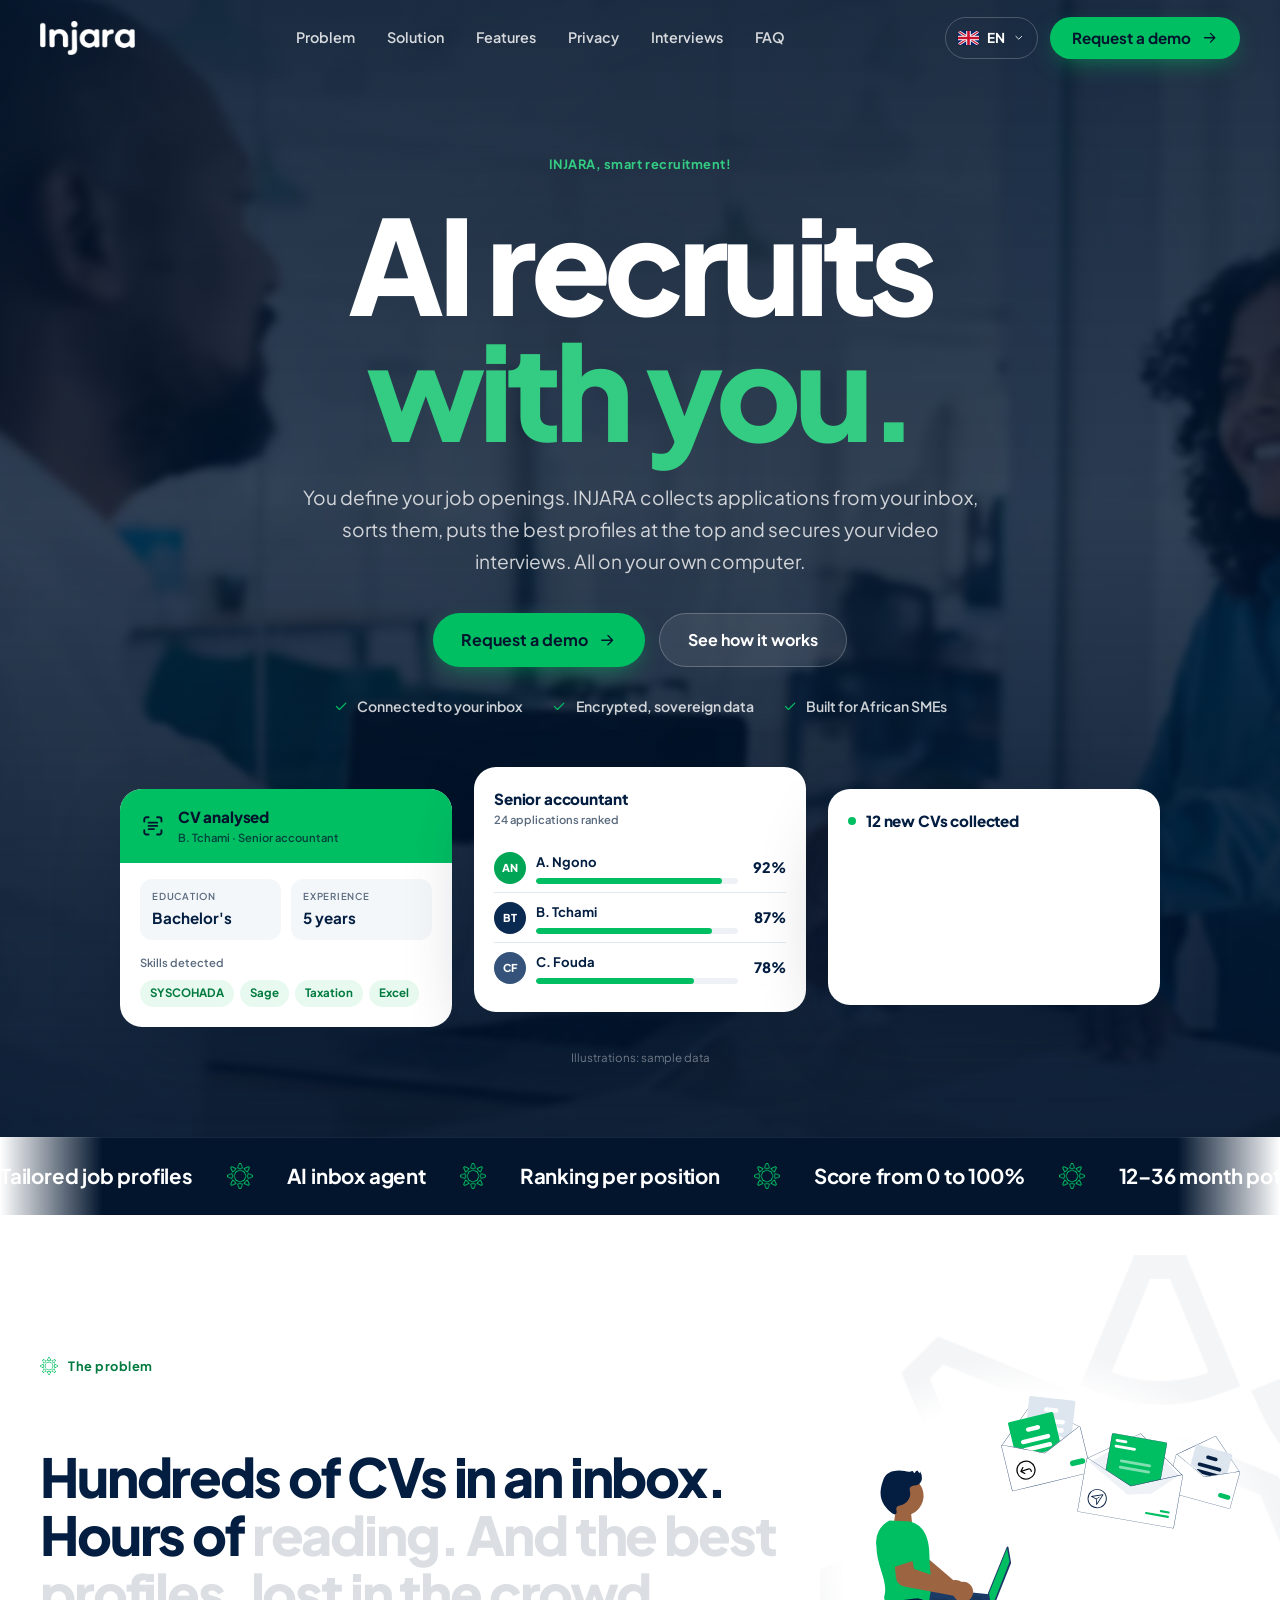
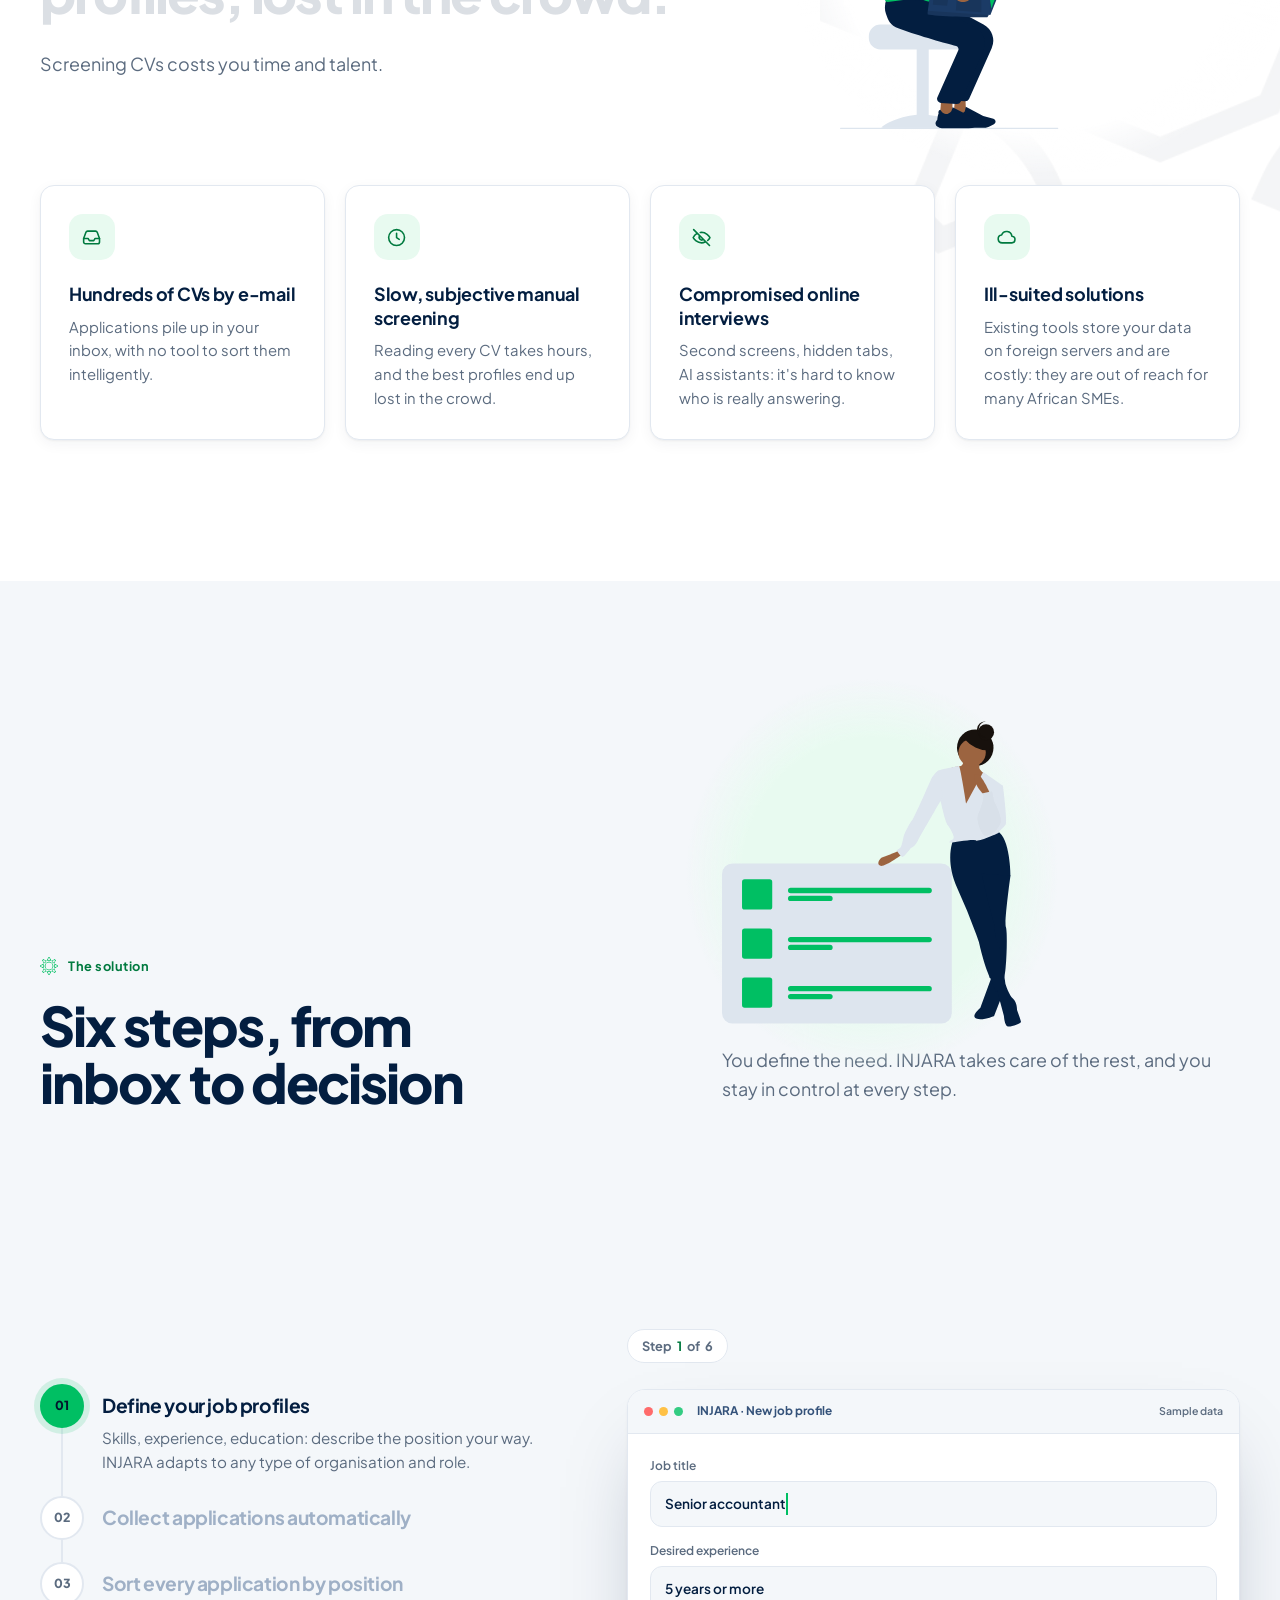
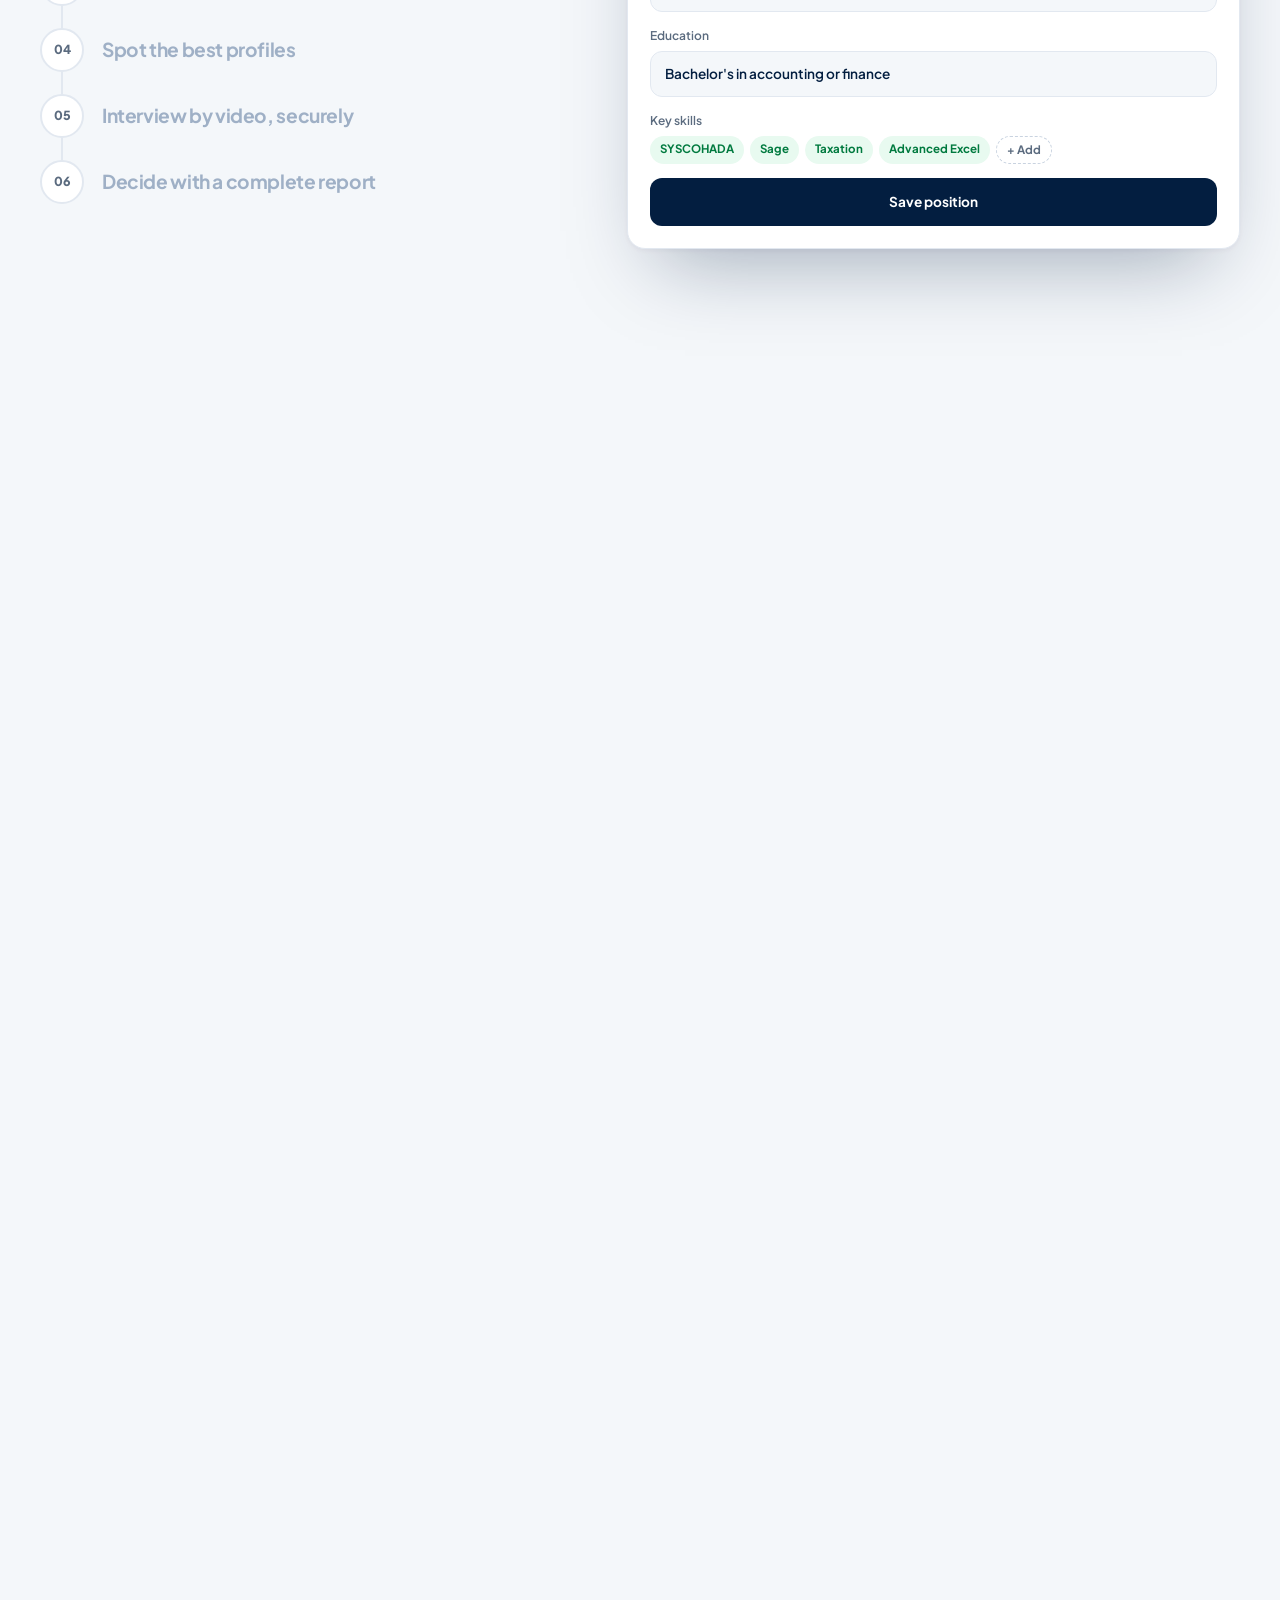
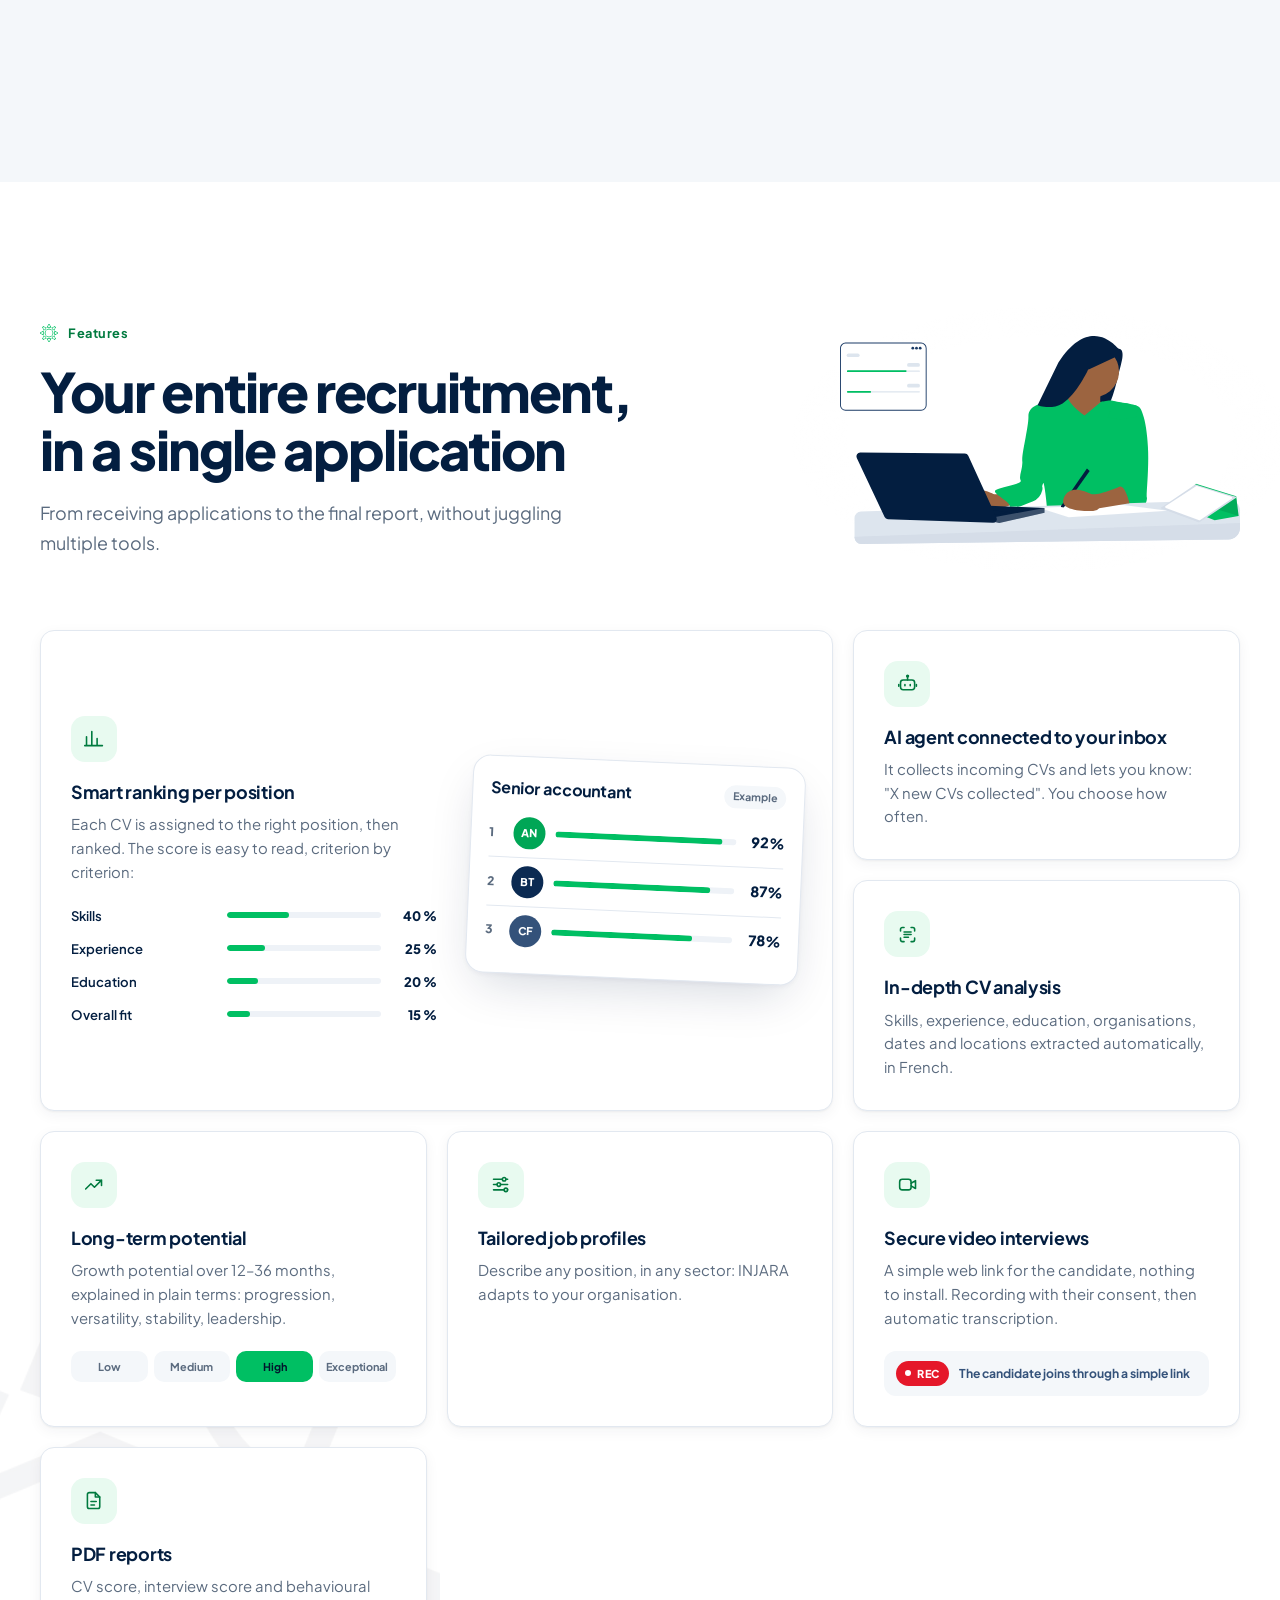
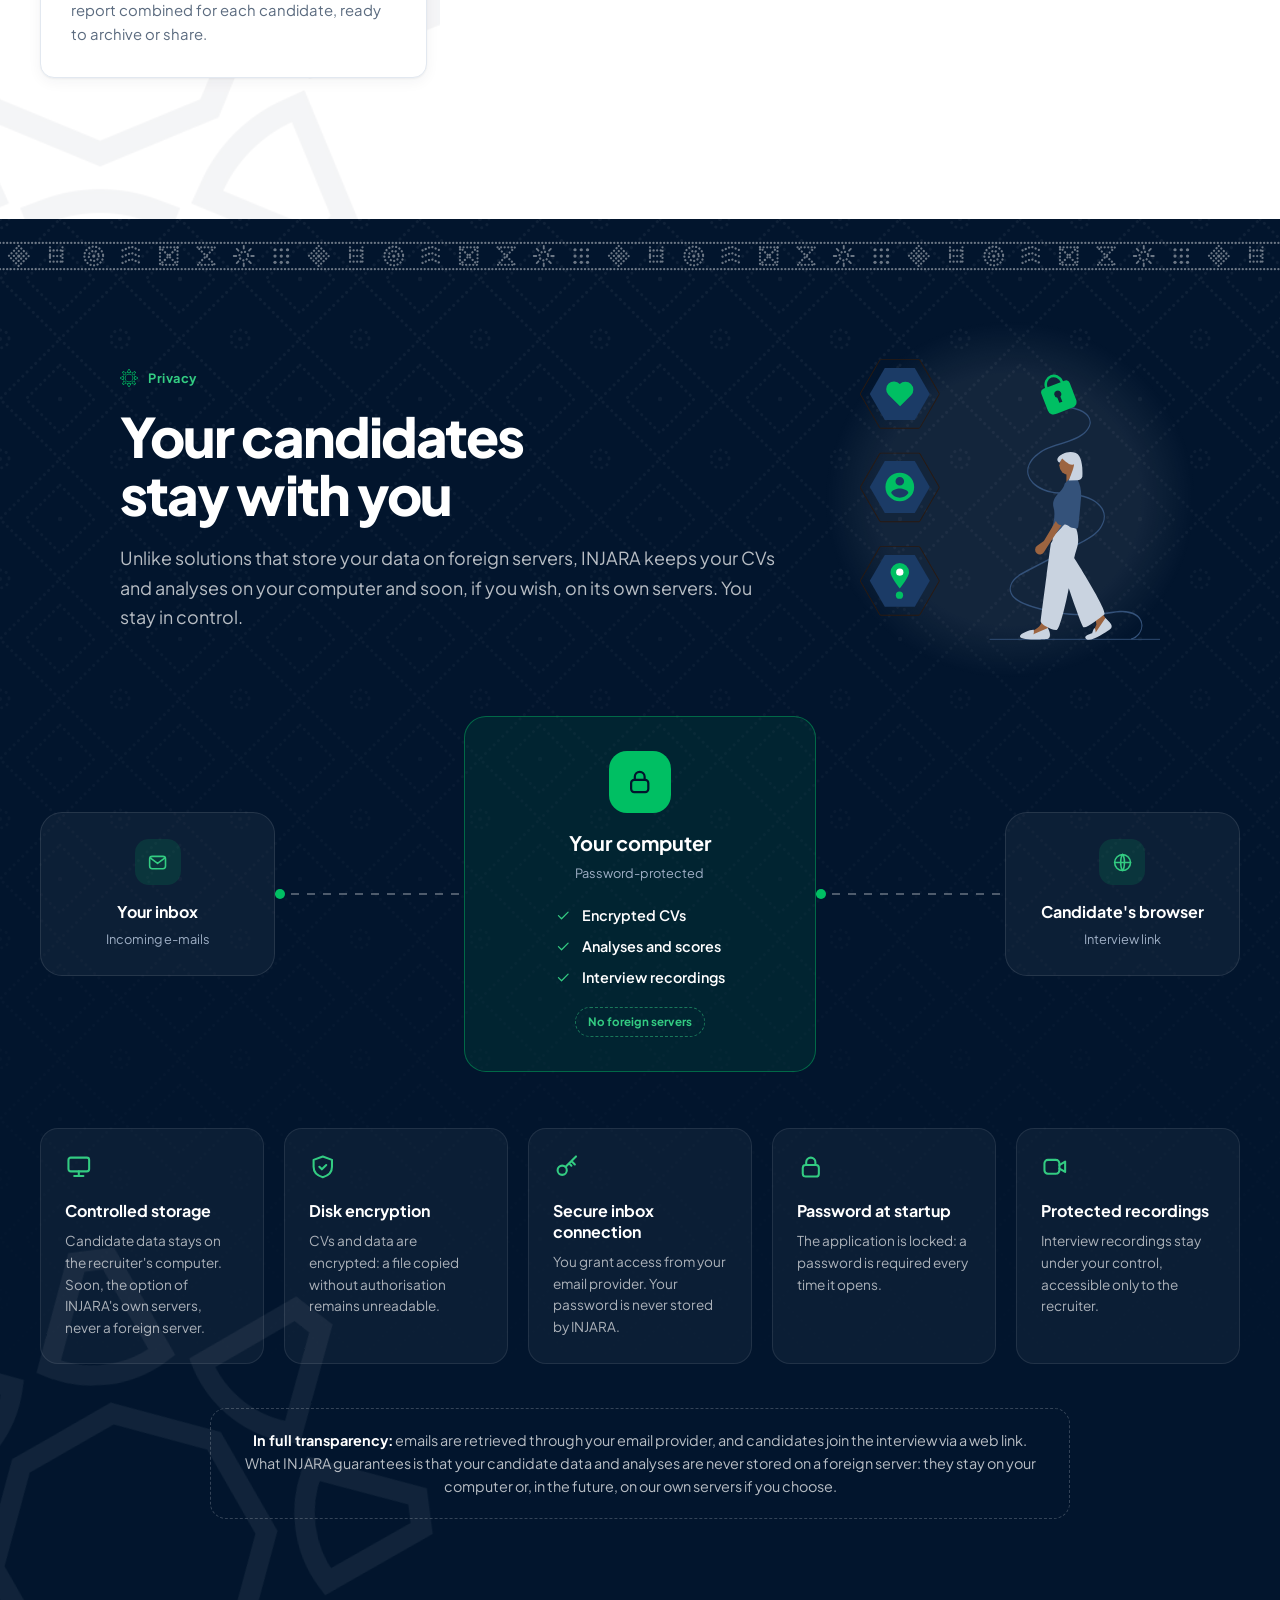
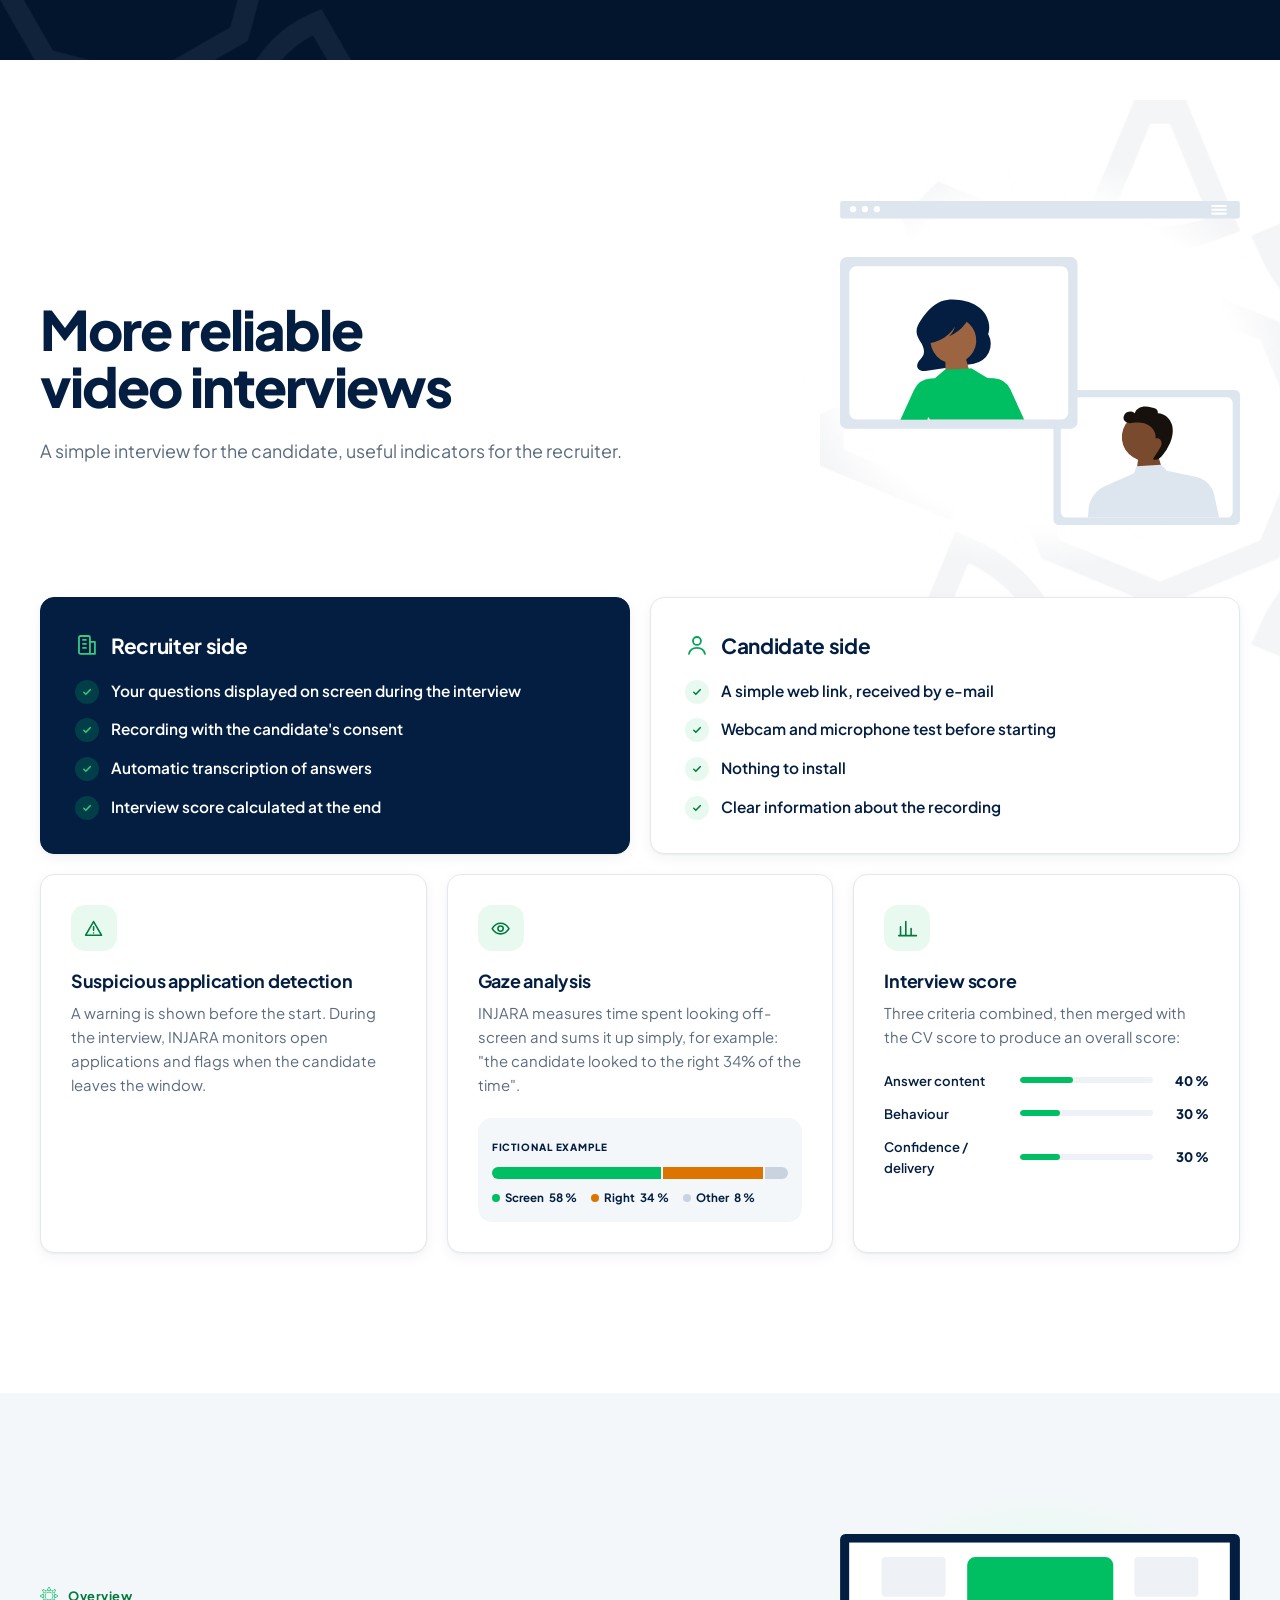
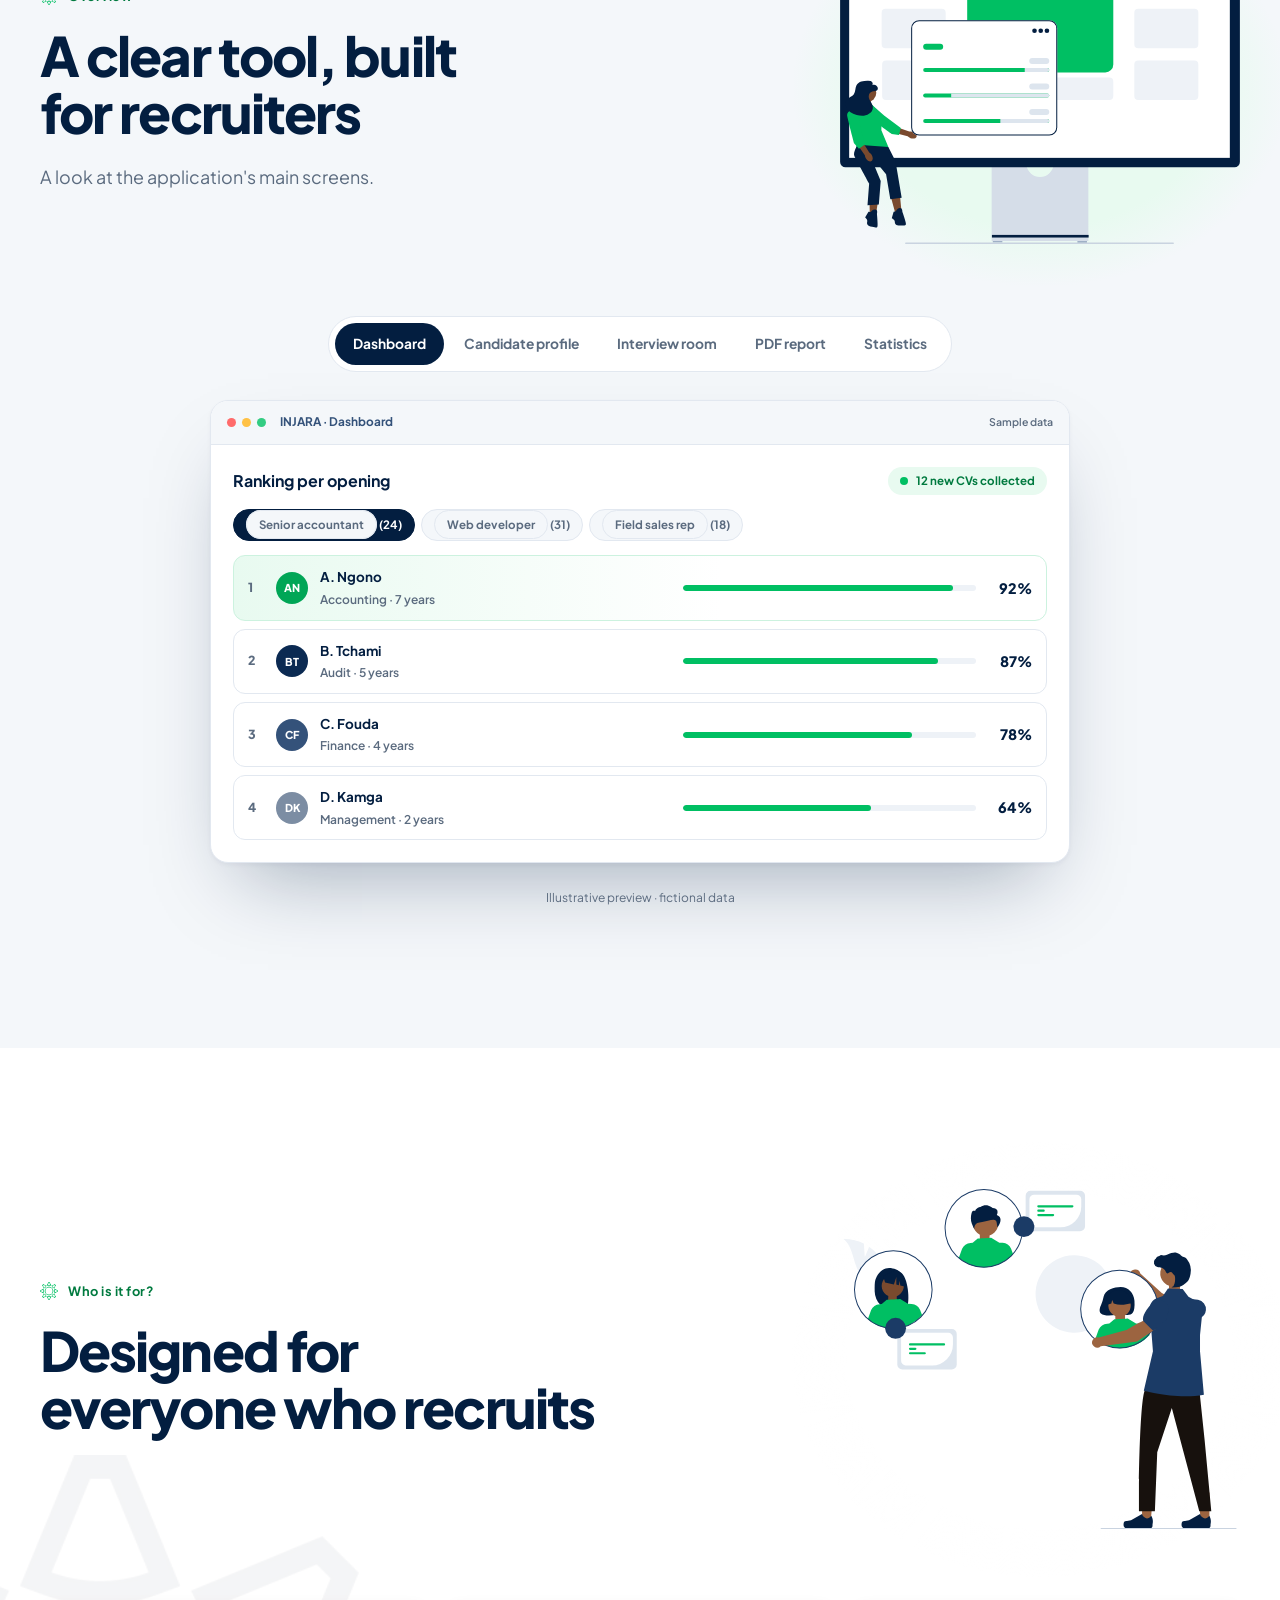
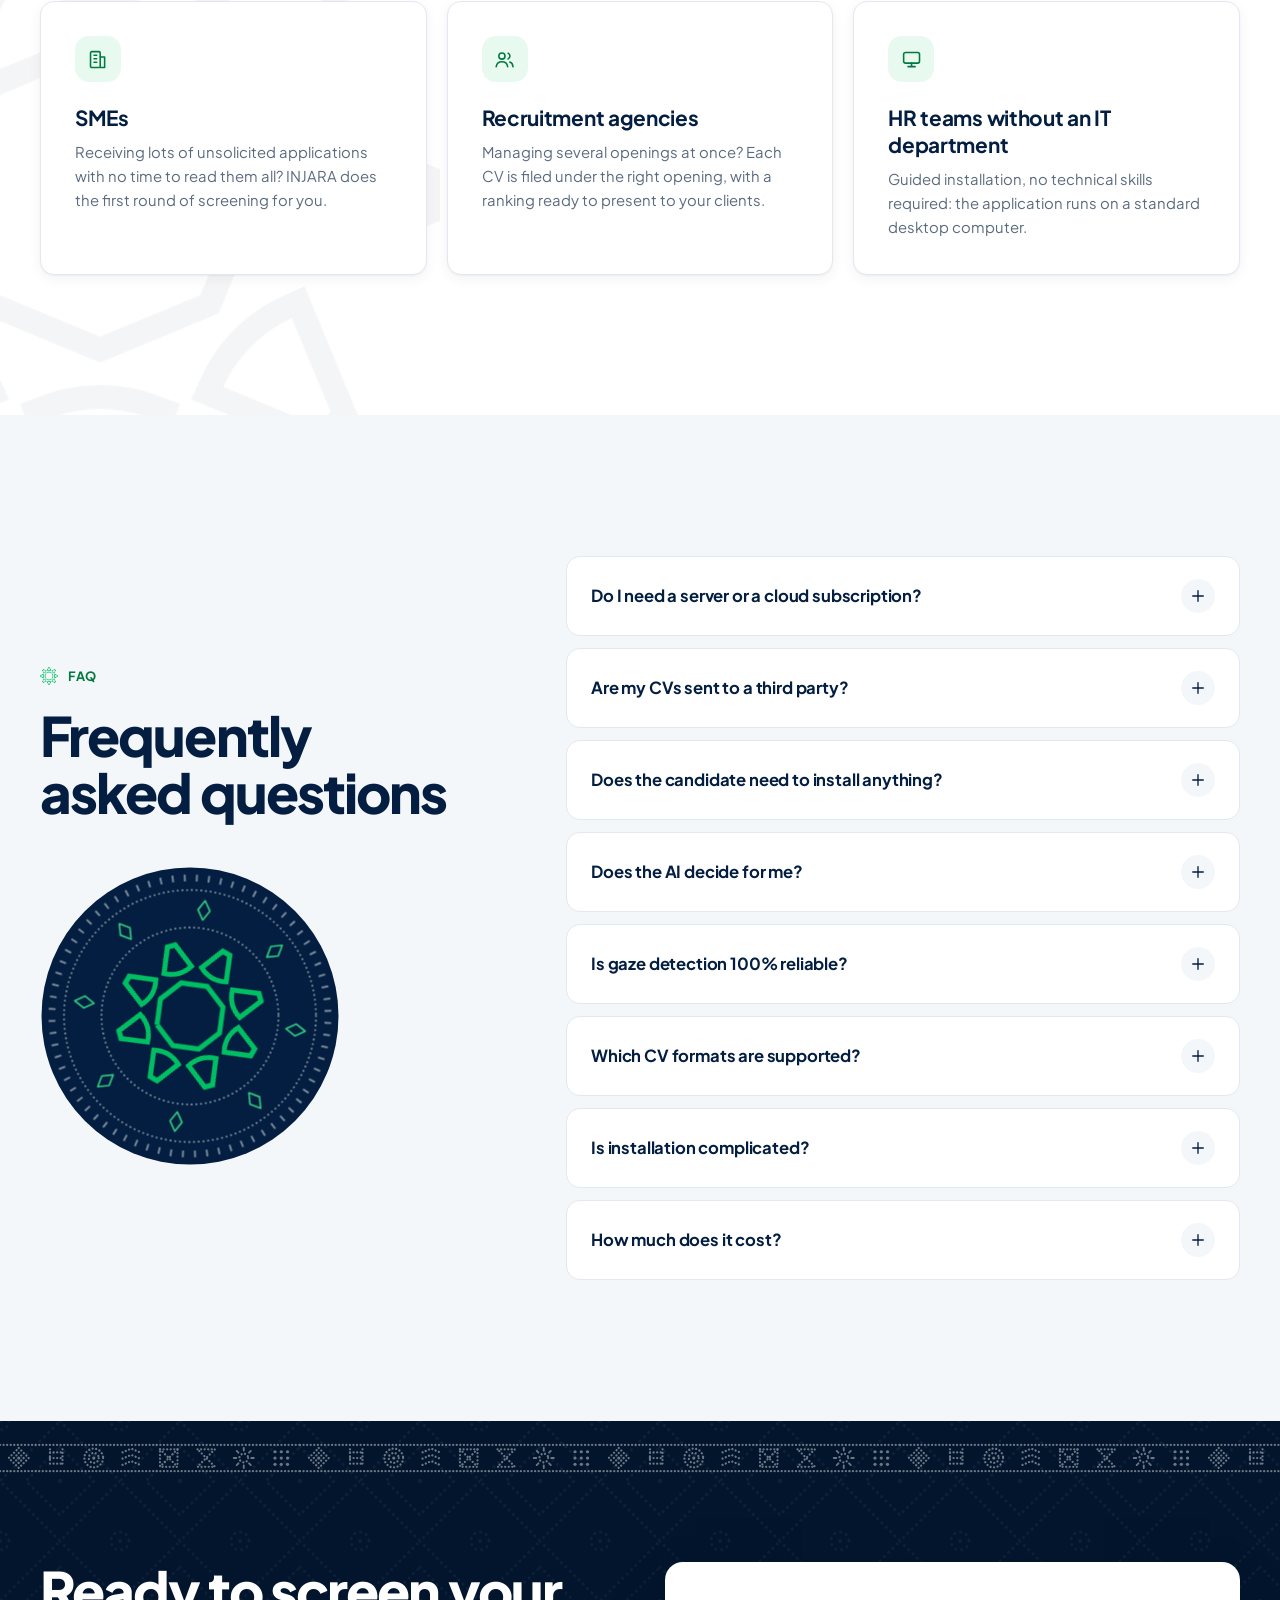
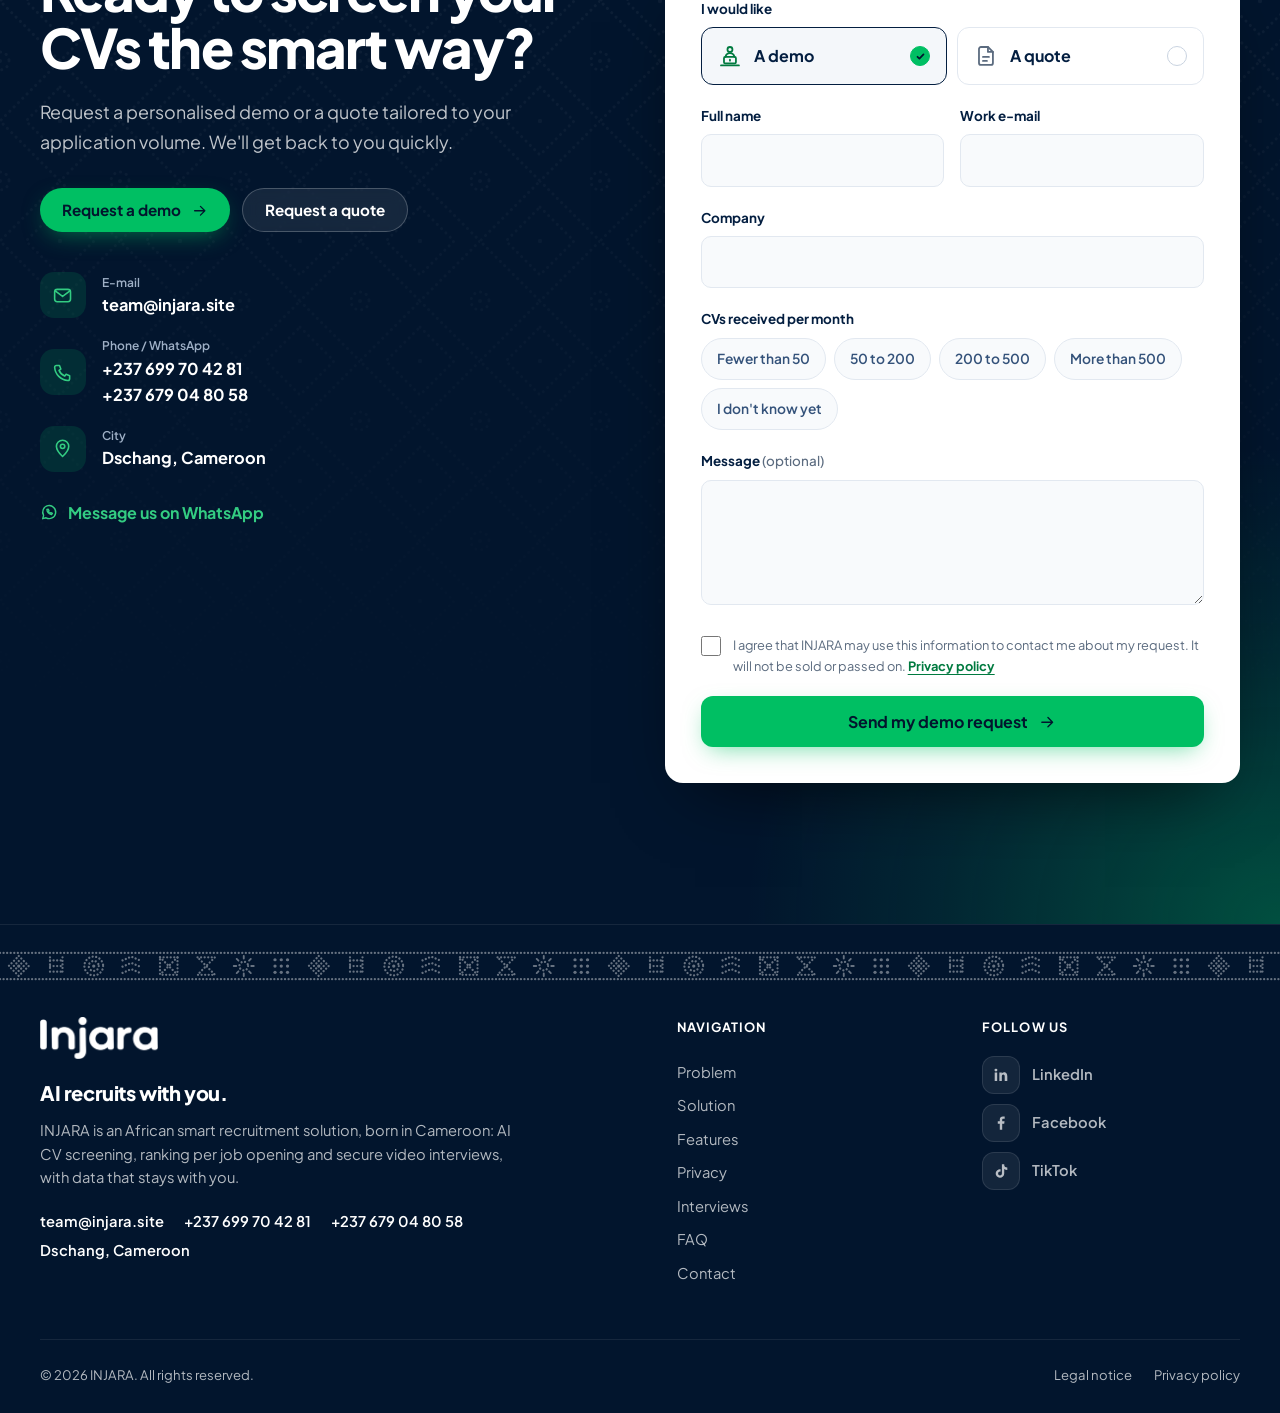
==== index.html @ b65fb534 "Site vitrine INJARA multilingue Site statique en cinq langues (FR, EN, DE, ES, NL) : hero animé avec" ====
<!doctype html>
<html lang="fr">
<head>
<meta charset="utf-8">
<meta name="viewport" content="width=device-width, initial-scale=1">
<title data-t="meta.title">INJARA : logiciel de recrutement et tri de CV par IA pour les PME africaines</title>
<meta name="description" data-t-attr="content=meta.desc" content="INJARA récupère les candidatures dans votre boîte mail, les classe par poste, place les meilleurs profils en tête et sécurise vos entretiens vidéo. Données chiffrées, jamais stockées sur un serveur étranger.">
<meta name="theme-color" content="#031e40">
<link rel="canonical" href="https://injara.site/">
<link rel="alternate" hreflang="fr" href="https://injara.site/">
<link rel="alternate" hreflang="en" href="https://injara.site/?lang=en">
<link rel="alternate" hreflang="de" href="https://injara.site/?lang=de">
<link rel="alternate" hreflang="es" href="https://injara.site/?lang=es">
<link rel="alternate" hreflang="nl" href="https://injara.site/?lang=nl">
<link rel="alternate" hreflang="x-default" href="https://injara.site/">
<meta property="og:type" content="website">
<meta property="og:site_name" content="INJARA">
<meta property="og:title" content="INJARA, le recrutement intelligent">
<meta property="og:description" content="L'IA recrute avec vous. Tri des CV, classement par poste et entretiens vidéo sécurisés, avec des données qui restent chez vous.">
<meta property="og:image" content="https://injara.site/assets/img/og.jpg">
<meta property="og:url" content="https://injara.site/">
<link rel="icon" href="assets/img/favicon.svg?v=2" type="image/svg+xml">
<link rel="alternate icon" href="assets/img/favicon.png?v=2" type="image/png">
<link rel="apple-touch-icon" href="assets/img/apple-touch-icon.png">
<link rel="preconnect" href="https://fonts.googleapis.com">
<link rel="preconnect" href="https://fonts.gstatic.com" crossorigin>
<link href="https://fonts.googleapis.com/css2?family=Plus+Jakarta+Sans:wght@400;500;600;700;800&display=swap" rel="stylesheet">
<link rel="stylesheet" href="css/styles.css">
<script>
(function(){var S=['fr','en','de','es','nl'],l=null;
try{l=new URLSearchParams(location.search).get('lang')||localStorage.getItem('injara-lang')}catch(e){}
if(S.indexOf(l)<0){l=(navigator.language||'fr').slice(0,2).toLowerCase();if(S.indexOf(l)<0)l='fr'}
window.__LANG=l;var d=document.documentElement;d.lang=l;d.className='js'+(l!=='fr'?' i18n-pending':'');})();
</script>
</head>
<body>

<svg class="sprite" aria-hidden="true">
  <symbol id="sun" viewBox="-500 -500 1000 1000"><polygon points="0,-222 157,-157 222,0 157,157 0,222 -157,157 -222,0 -157,-157"/><path id="sun-p" d="M-26-471H26L92-310A184 184 0 0 1-92-310Z"/><use href="#sun-p" transform="rotate(45)"/><use href="#sun-p" transform="rotate(90)"/><use href="#sun-p" transform="rotate(135)"/><use href="#sun-p" transform="rotate(180)"/><use href="#sun-p" transform="rotate(225)"/><use href="#sun-p" transform="rotate(270)"/><use href="#sun-p" transform="rotate(315)"/></symbol>
  <symbol id="i-arrow" viewBox="0 0 24 24"><path d="M5 12h14M13 6l6 6-6 6"/></symbol>
  <symbol id="i-check" viewBox="0 0 24 24"><path d="M5 12.5l4.5 4.5L19 7.5"/></symbol>
  <symbol id="i-mail" viewBox="0 0 24 24"><rect x="3" y="5" width="18" height="14" rx="3"/><path d="M4 7l8 6 8-6"/></symbol>
  <symbol id="i-inbox" viewBox="0 0 24 24"><path d="M3 13l2.6-7a2 2 0 0 1 1.9-1.3h9a2 2 0 0 1 1.9 1.3L21 13v4a2 2 0 0 1-2 2H5a2 2 0 0 1-2-2z"/><path d="M3 13h5l1.5 2.5h5L16 13h5"/></symbol>
  <symbol id="i-clock" viewBox="0 0 24 24"><circle cx="12" cy="12" r="9"/><path d="M12 7v5l3 2"/></symbol>
  <symbol id="i-eyeoff" viewBox="0 0 24 24"><path d="M3 3l18 18M10.6 6.2A9.7 9.7 0 0 1 12 6c5 0 8.5 4 9.5 6a12 12 0 0 1-2.6 3.3M6.5 7.6A12.6 12.6 0 0 0 2.5 12c1 2 4.500 6 9.500 6 1.500 0 2.800-.3 4-.9M9.900 9.900a3 3 0 0 0 4.200 4.200"/></symbol>
  <symbol id="i-cloud" viewBox="0 0 24 24"><path d="M7 18a4.500 4.500 0 0 1-.6-8.960A6 6 0 0 1 18 10.500 3.750 3.750 0 0 1 17.500 18z"/></symbol>
  <symbol id="i-rank" viewBox="0 0 24 24"><path d="M4 20V10M10 20V4M16 20v-8M22 20H2"/></symbol>
  <symbol id="i-bot" viewBox="0 0 24 24"><rect x="4" y="8" width="16" height="11" rx="3"/><path d="M12 4v4M9 13v1.500M15 13v1.500M2 13v2M22 13v2"/><circle cx="12" cy="3.500" r="1"/></symbol>
  <symbol id="i-scan" viewBox="0 0 24 24"><path d="M4 8V6a2 2 0 0 1 2-2h2M16 4h2a2 2 0 0 1 2 2v2M20 16v2a2 2 0 0 1-2 2h-2M8 20H6a2 2 0 0 1-2-2v-2M8 9h8M8 12h8M8 15h5"/></symbol>
  <symbol id="i-trend" viewBox="0 0 24 24"><path d="M3 17l6-6 4 4 8-8M15 7h6v6"/></symbol>
  <symbol id="i-sliders" viewBox="0 0 24 24"><path d="M4 6h10M18 6h2M4 12h4M12 12h8M4 18h12M20 18h0"/><circle cx="16" cy="6" r="2"/><circle cx="10" cy="12" r="2"/><circle cx="18" cy="18" r="2"/></symbol>
  <symbol id="i-video" viewBox="0 0 24 24"><rect x="3" y="6" width="13" height="12" rx="3"/><path d="M16 10.500l5-3v9l-5-3"/></symbol>
  <symbol id="i-file" viewBox="0 0 24 24"><path d="M14 3H7a2 2 0 0 0-2 2v14a2 2 0 0 0 2 2h10a2 2 0 0 0 2-2V8z"/><path d="M14 3v5h5M9 13h6M9 17h4"/></symbol>
  <symbol id="i-disk" viewBox="0 0 24 24"><rect x="3" y="4" width="18" height="12" rx="2"/><path d="M8 20h8M12 16v4"/></symbol>
  <symbol id="i-lock" viewBox="0 0 24 24"><rect x="5" y="10.500" width="14" height="10" rx="2.500"/><path d="M8 10.500V8a4 4 0 0 1 8 0v2.500"/></symbol>
  <symbol id="i-key" viewBox="0 0 24 24"><circle cx="8" cy="15" r="4"/><path d="M11 12l9-9M16 7l3 3M14 9l2 2"/></symbol>
  <symbol id="i-shield" viewBox="0 0 24 24"><path d="M12 3l8 3v6c0 4.500-3.200 7.800-8 9-4.800-1.200-8-4.500-8-9V6z"/><path d="M9 12l2.200 2.200L15 10.500"/></symbol>
  <symbol id="i-eye" viewBox="0 0 24 24"><path d="M2.500 12S6 6 12 6s9.500 6 9.500 6-3.500 6-9.500 6-9.500-6-9.500-6z"/><circle cx="12" cy="12" r="3"/></symbol>
  <symbol id="i-alert" viewBox="0 0 24 24"><path d="M12 4l9 15.500H3z"/><path d="M12 10v4M12 17v.100"/></symbol>
  <symbol id="i-globe" viewBox="0 0 24 24"><circle cx="12" cy="12" r="9"/><path d="M3 12h18M12 3c2.800 3 2.800 15 0 18M12 3c-2.800 3-2.800 15 0 18"/></symbol>
  <symbol id="i-phone" viewBox="0 0 24 24"><path d="M5 4h3.500l1.500 4-2 1.500a12 12 0 0 0 6.500 6.500l1.500-2 4 1.500V19a2 2 0 0 1-2 2A16 16 0 0 1 3 6a2 2 0 0 1 2-2z"/></symbol>
  <symbol id="i-pin" viewBox="0 0 24 24"><path d="M12 21s7-6.200 7-11.500a7 7 0 0 0-14 0C5 14.800 12 21 12 21z"/><circle cx="12" cy="9.500" r="2.500"/></symbol>
  <symbol id="i-trophy" viewBox="0 0 24 24"><path d="M6 9H4.500a2.500 2.500 0 0 1 0-5H6M18 9h1.500a2.500 2.500 0 0 0 0-5H18M4 22h16M10 14.660V17c0 .550-.470.980-.970 1.210C7.850 18.750 7 20.240 7 22M14 14.660V17c0 .550.470.980.970 1.210C16.150 18.750 17 20.240 17 22M18 2H6v7a6 6 0 0 0 12 0V2z"/></symbol>
  <symbol id="i-demo" viewBox="0 0 24 24"><circle cx="12" cy="5.500" r="2.500"/><path d="M7.500 13c.500-2.600 2.200-3.800 4.500-3.800s4 1.200 4.500 3.800"/><rect x="6" y="13" width="12" height="6.500" rx="1.200"/><path d="M3 21.500h18M12 15.800v.900"/></symbol>
  <symbol id="i-plus" viewBox="0 0 24 24"><path d="M12 5v14M5 12h14"/></symbol>
  <symbol id="i-chev" viewBox="0 0 24 24"><path d="M6 9l6 6 6-6"/></symbol>
  <symbol id="i-user" viewBox="0 0 24 24"><circle cx="12" cy="8" r="4"/><path d="M4 21c1-4.500 4.500-6 8-6s7 1.500 8 6"/></symbol>
  <symbol id="i-building" viewBox="0 0 24 24"><rect x="4" y="3" width="11" height="18" rx="1.500"/><path d="M15 9h5v12h-5M8 7h3M8 11h3M8 15h3"/></symbol>
  <symbol id="i-users" viewBox="0 0 24 24"><circle cx="9" cy="8" r="3.500"/><path d="M2.500 20c.7-3.800 3.300-5.500 6.500-5.500s5.800 1.700 6.500 5.500M16 4.800a3.500 3.500 0 0 1 0 6.400M18 14.800c2 .7 3.200 2.400 3.500 5.200"/></symbol>
  <symbol id="i-linkedin" viewBox="0 0 24 24"><path class="fill" d="M6.900 8.700H3.600V20h3.300zM5.250 3.500a1.950 1.950 0 1 0 0 3.900 1.950 1.950 0 0 0 0-3.900zM20.400 13.500c0-3.300-1.750-5.050-4.200-5.050-1.850 0-2.700 1-3.150 1.750V8.700H9.800V20h3.300v-6.100c0-1.600.6-2.650 1.950-2.650 1.300 0 1.900.95 1.900 2.650V20h3.450z"/></symbol>
  <symbol id="i-facebook" viewBox="0 0 24 24"><path class="fill" d="M13.600 21v-8h2.700l.4-3.200h-3.100V7.800c0-.9.300-1.600 1.600-1.600h1.700V3.300A21 21 0 0 0 14.500 3.200c-2.400 0-4.100 1.500-4.100 4.200v2.400H7.700V13h2.700v8z"/></symbol>
  <symbol id="i-tiktok" viewBox="0 0 24 24"><path class="fill" d="M16.300 3h-3.100v12.300a2.550 2.550 0 1 1-2.550-2.550c.25 0 .5.040.75.100V9.700a5.700 5.700 0 1 0 4.900 5.600V9.200a7 7 0 0 0 4.100 1.300V7.400a4.100 4.100 0 0 1-4.100-4.400z"/></symbol>
  <symbol id="i-whatsapp" viewBox="0 0 24 24"><path d="M3.500 20.500l1.200-4.300a8.500 8.500 0 1 1 3.200 3.100z"/><path d="M9 8.500c0 3 2.500 6 6 6.500l1.200-1.500-2-1-0.900.9c-1-.5-1.900-1.400-2.400-2.400l.9-.9-1-2z"/></symbol>
</svg>

<a class="skip" href="#main" data-t="nav.skip">Aller au contenu</a>
<div class="progress" aria-hidden="true"><span></span></div>

<header class="header" id="header">
  <div class="container header-in">
    <a class="brand" href="#top" aria-label="INJARA">
      <img class="brand-light" src="assets/img/wordmark-white.png" alt="Injara" width="112" height="40">
      <img class="brand-dark" src="assets/img/wordmark-navy.png" alt="" width="112" height="40" aria-hidden="true">
    </a>
    <nav class="nav" id="nav" aria-label="Navigation principale">
      <a href="#probleme" data-t="nav.problem">Problème</a>
      <a href="#solution" data-t="nav.solution">Solution</a>
      <a href="#fonctionnalites" data-t="nav.features">Fonctionnalités</a>
      <a href="#confidentialite" data-t="nav.privacy">Confidentialité</a>
      <a href="#entretiens" data-t="nav.interviews">Entretiens</a>
      <a href="#faq" data-t="nav.faq">FAQ</a>
      <a class="btn btn-primary nav-cta-mobile" href="#contact" data-t="cta.demo">Demander une démo</a>
    </nav>
    <div class="header-actions">
      <div class="lang" id="lang">
        <button class="lang-btn" type="button" aria-haspopup="listbox" aria-expanded="false" aria-label="Langue">
          <svg class="ic"><use href="#i-globe"/></svg><span class="lang-cur">FR</span><svg class="ic ic-sm"><use href="#i-chev"/></svg>
        </button>
        <ul class="lang-menu" role="listbox">
          <li><button type="button" data-lang="fr"><b>FR</b> Français</button></li>
          <li><button type="button" data-lang="en"><b>EN</b> English</button></li>
          <li><button type="button" data-lang="de"><b>DE</b> Deutsch</button></li>
          <li><button type="button" data-lang="es"><b>ES</b> Español</button></li>
          <li><button type="button" data-lang="nl"><b>NL</b> Nederlands</button></li>
        </ul>
      </div>
      <a class="btn btn-primary header-cta" href="#contact"><span data-t="cta.demo">Demander une démo</span><svg class="ic"><use href="#i-arrow"/></svg></a>
      <button class="burger" id="burger" type="button" aria-label="Menu" aria-expanded="false" aria-controls="nav"><span></span><span></span></button>
    </div>
  </div>
</header>

<main id="main">

<!-- ================= HERO ================= -->
<section class="hero" id="top">
  <div class="hero-bg" aria-hidden="true">
    <div class="hero-photo" id="heroPhoto"><img src="assets/img/hero-bg.webp" alt="" width="607" height="517" fetchpriority="high"></div>
    <div class="hero-tint"></div>
    <div class="hero-shade"></div>
  </div>

  <div class="clusters" id="clusters" aria-hidden="true">
    <div class="clusters-in">
      <div class="cluster cl-tl" style="--n:.85s;--f:3s">
        <div class="cl-card">
          <p class="cl-head"><span class="cl-ico"><svg class="ic"><use href="#i-mail"/></svg></span><span data-t="hc.new">12 nouveaux CV récupérés</span></p>
          <ul class="cl-mails">
            <li><svg class="ic"><use href="#i-file"/></svg><span><span data-t="mail.app">Candidature</span> – <span data-t="job.accountant">Comptable senior</span></span></li>
            <li><svg class="ic"><use href="#i-file"/></svg><span><span data-t="mail.app">Candidature</span> – <span data-t="job.dev">Développeur web</span></span></li>
            <li><svg class="ic"><use href="#i-file"/></svg><span data-t="mail.spont">Candidature spontanée</span></li>
          </ul>
        </div>
        <svg class="cord" viewBox="0 0 120 60" style="margin-left:112px"><path class="cl-line" pathLength="1" d="M4 2 C4 34, 116 26, 116 58"/></svg>
        <div class="cl-pill" style="margin-left:176px"><svg class="ic"><use href="#i-mail"/></svg><span data-t="hc.pill1">Candidatures récupérées</span></div>
      </div>

      <div class="cluster cl-bl" style="--n:1.25s;--f:3.4s">
        <div class="cl-pill" style="margin-left:144px"><svg class="ic"><use href="#i-file"/></svg><span data-t="hc.pill2">Chaque CV analysé</span></div>
        <svg class="cord" viewBox="0 0 120 60" style="margin-left:96px"><path class="cl-line" pathLength="1" d="M116 2 C116 34, 4 26, 4 58"/></svg>
        <div class="cl-card cl-wide cl-flush">
          <div class="cl-green"><span class="cl-ok"><svg class="ic"><use href="#i-check"/></svg></span><span><b data-t="hc.cv">CV analysé</b><small>B. Tchami · <span data-t="job.accountant">Comptable senior</span></small></span></div>
          <div class="cl-pad">
            <div class="cl-two"><div><small data-t="hc.edu">FORMATION</small><b data-t="hc.degree">Licence</b></div><div><small data-t="hc.exp">EXPÉRIENCE</small><b data-t="hc.years">5 ans</b></div></div>
            <p class="cl-sub" data-t="hc.skills">Compétences détectées</p>
            <div class="cl-chips"><span><svg class="ic"><use href="#i-check"/></svg>SYSCOHADA</span><span><svg class="ic"><use href="#i-check"/></svg>Sage</span><span><svg class="ic"><use href="#i-check"/></svg><span data-t="skill.tax">Fiscalité</span></span><span><svg class="ic"><use href="#i-check"/></svg>Excel</span></div>
          </div>
        </div>
      </div>

      <div class="cluster cl-tr" style="--n:1.65s;--f:3.8s">
        <div class="cl-pill" style="margin-right:160px"><svg class="ic"><use href="#i-trophy"/></svg><span data-t="hc.pill3">Les meilleurs en tête</span></div>
        <svg class="cord" viewBox="0 0 120 60" style="margin-right:96px"><path class="cl-line" pathLength="1" d="M4 2 C4 34, 116 26, 116 58"/></svg>
        <div class="cl-card">
          <p class="cl-title"><b data-t="job.accountant">Comptable senior</b><small data-t="hc.ranked">24 candidatures classées</small></p>
          <ul class="cl-rank">
            <li><span class="av a">AN</span><span class="cl-rm"><span>A. Ngono</span><i class="cl-bar"><i style="--w:92%"></i></i></span><b>92%</b></li>
            <li><span class="av b">BT</span><span class="cl-rm"><span>B. Tchami</span><i class="cl-bar"><i style="--w:87%"></i></i></span><b>87%</b></li>
            <li><span class="av b">CF</span><span class="cl-rm"><span>C. Fouda</span><i class="cl-bar"><i style="--w:78%"></i></i></span><b>78%</b></li>
          </ul>
        </div>
      </div>

      <div class="cluster cl-br" style="--n:2.05s;--f:4.2s">
        <div class="cl-card">
          <div class="cl-chart-head"><p class="cl-title"><b data-t="hc.recv">Candidatures reçues</b><small data-t="hc.30d">30 derniers jours</small></p><em>+38</em></div>
          <svg class="cl-chart" viewBox="0 0 220 80" fill="none">
            <line x1="0" x2="220" y1="20" y2="20" stroke="#e2e8f0" stroke-dasharray="3 4"/><line x1="0" x2="220" y1="40" y2="40" stroke="#e2e8f0" stroke-dasharray="3 4"/><line x1="0" x2="220" y1="60" y2="60" stroke="#e2e8f0" stroke-dasharray="3 4"/>
            <path class="cl-area" d="M0 70 C40 68, 70 66, 100 58 S150 40, 170 26 S205 8, 220 6 L220 80 L0 80 Z" fill="#00bf63" fill-opacity=".08"/>
            <path class="cl-line cl-curve" pathLength="1" d="M0 70 C40 68, 70 66, 100 58 S150 40, 170 26 S205 8, 220 6"/>
            <circle class="cl-dot" cx="215" cy="7" r="4" fill="#fff" stroke="#00bf63" stroke-width="2.5"/>
          </svg>
          <div class="cl-weeks"><span><span data-t="hc.w">S</span>1</span><span><span data-t="hc.w">S</span>2</span><span><span data-t="hc.w">S</span>3</span><span><span data-t="hc.w">S</span>4</span></div>
        </div>
        <svg class="cord" viewBox="0 0 120 60" style="margin-right:112px"><path class="cl-line" pathLength="1" d="M116 2 C116 34, 4 26, 4 58"/></svg>
        <div class="cl-pill" style="margin-right:176px"><svg class="ic"><use href="#i-rank"/></svg><span data-t="hc.pill4">Suivez vos recrutements</span></div>
      </div>
    </div>
  </div>

  <div class="container hero-in" id="heroIn">
    <p class="eyebrow eyebrow-light hero-anim" style="--d:0"><span data-t="hero.eyebrow">INJARA, le recrutement intelligent&nbsp;!</span></p>
    <h1 class="hero-title" id="heroTitle">
      <span class="line" data-t="hero.title1">L'IA recrute</span>
      <span class="line grad" data-t="hero.title2">avec vous.</span>
    </h1>
    <p class="hero-lead hero-anim" style="--d:3" data-t="hero.lead">Vous définissez vos postes. INJARA récupère les candidatures dans votre boîte mail, les classe, place les meilleurs profils en tête et sécurise vos entretiens vidéo. Le tout sur votre ordinateur.</p>
    <div class="hero-cta hero-anim" style="--d:4">
      <a class="btn btn-primary btn-lg" data-magnetic href="#contact"><span data-t="cta.demo">Demander une démo</span><svg class="ic"><use href="#i-arrow"/></svg></a>
      <a class="btn btn-ghost btn-lg" data-magnetic href="#solution" data-t="hero.how">Voir comment ça marche</a>
    </div>
    <ul class="hero-trust hero-anim" style="--d:5">
      <li><svg class="ic"><use href="#i-check"/></svg><span data-t="hero.t1">Connecté à votre boîte mail</span></li>
      <li><svg class="ic"><use href="#i-check"/></svg><span data-t="hero.t2">Données chiffrées et souveraines</span></li>
      <li><svg class="ic"><use href="#i-check"/></svg><span data-t="hero.t3">Pensé pour les PME africaines</span></li>
    </ul>

    <div class="hero-cards" id="heroCards">
      <article class="hcard hc-1 hero-anim" style="--d:6" data-depth="14">
        <div class="hcard-head green"><svg class="ic"><use href="#i-scan"/></svg><div><b data-t="hc.cv">CV analysé</b><small>B. Tchami · <span data-t="job.accountant">Comptable senior</span></small></div></div>
        <div class="hcard-grid">
          <div><small data-t="hc.edu">FORMATION</small><b data-t="hc.degree">Licence</b></div>
          <div><small data-t="hc.exp">EXPÉRIENCE</small><b data-t="hc.years">5 ans</b></div>
        </div>
        <small class="muted" data-t="hc.skills">Compétences détectées</small>
        <div class="chips"><span class="chip">SYSCOHADA</span><span class="chip">Sage</span><span class="chip" data-t="skill.tax">Fiscalité</span><span class="chip">Excel</span></div>
        <span class="scanline"></span>
      </article>
      <article class="hcard hc-2 hero-anim" style="--d:7" data-depth="26">
        <div class="hcard-title"><b data-t="job.accountant">Comptable senior</b><small data-t="hc.ranked">24 candidatures classées</small></div>
        <ul class="rank">
          <li><span class="av a">AN</span><div class="rank-main"><span>A. Ngono</span><i class="bar"><i style="--w:92%"></i></i></div><b>92%</b></li>
          <li><span class="av b">BT</span><div class="rank-main"><span>B. Tchami</span><i class="bar"><i style="--w:87%"></i></i></div><b>87%</b></li>
          <li><span class="av c">CF</span><div class="rank-main"><span>C. Fouda</span><i class="bar"><i style="--w:78%"></i></i></div><b>78%</b></li>
        </ul>
      </article>
      <article class="hcard hc-3 hero-anim" style="--d:8" data-depth="18">
        <div class="hcard-title row"><span class="pulse-dot"></span><b data-t="hc.new">12 nouveaux CV récupérés</b></div>
        <ul class="mails">
          <li style="--i:0"><svg class="ic"><use href="#i-mail"/></svg><span><span data-t="mail.app">Candidature</span> – <span data-t="job.accountant">Comptable senior</span></span></li>
          <li style="--i:1"><svg class="ic"><use href="#i-mail"/></svg><span><span data-t="mail.app">Candidature</span> – <span data-t="job.dev">Développeur web</span></span></li>
          <li style="--i:2"><svg class="ic"><use href="#i-mail"/></svg><span data-t="mail.spont">Candidature spontanée</span></li>
        </ul>
      </article>
    </div>
    <p class="hero-note" data-t="hero.note">Illustrations : données d'exemple</p>
  </div>
</section>

<!-- ================= MARQUEE ================= -->
<div class="marquee" aria-hidden="true">
  <div class="marquee-track">
    <div class="marquee-set">
      <span data-t="mq.1">Profils de poste sur mesure</span><img src="assets/img/symbol-green.png" alt="">
      <span data-t="mq.2">Agent IA boîte mail</span><img src="assets/img/symbol-green.png" alt="">
      <span data-t="mq.3">Classement par poste</span><img src="assets/img/symbol-green.png" alt="">
      <span data-t="mq.4">Score de 0 à 100 %</span><img src="assets/img/symbol-green.png" alt="">
      <span data-t="mq.5">Potentiel à 12–36 mois</span><img src="assets/img/symbol-green.png" alt="">
      <span data-t="mq.6">Entretiens vidéo sécurisés</span><img src="assets/img/symbol-green.png" alt="">
      <span data-t="mq.7">Détection anti-triche</span><img src="assets/img/symbol-green.png" alt="">
      <span data-t="mq.8">Rapports PDF</span><img src="assets/img/symbol-green.png" alt="">
      <span data-t="mq.9">Serveurs souverains</span><img src="assets/img/symbol-green.png" alt="">
      <span data-t="mq.10">Données chiffrées</span><img src="assets/img/symbol-green.png" alt="">
    </div>
  </div>
</div>

<!-- ================= PROBLÈME ================= -->
<section class="section wm wm-right" id="probleme">
  <div class="container">
    <p class="eyebrow" data-reveal><span class="rule"></span><span data-t="pb.eyebrow">Le problème</span></p>
    <div class="head-ill head-ill-pb">
      <div>
      <h2 class="statement" data-split data-t="pb.statement">Des centaines de CV dans une boîte mail. Des heures de lecture. Et les meilleurs profils, perdus dans la masse.</h2>
      <p class="lead" data-reveal data-t="pb.lead">Le tri des CV vous coûte du temps et des talents.</p>
      </div>
      <figure class="ill ill-img" data-reveal><img src="assets/ill/boite-mail.svg" alt="" width="960" height="800" loading="lazy" decoding="async"></figure>
    </div>
    <div class="grid g4 pb-grid">
      <article class="card pcard" data-reveal style="--d:0"><span class="icon-box"><svg class="ic"><use href="#i-inbox"/></svg></span><h3 data-t="pb.c1.t">Des centaines de CV par e-mail</h3><p data-t="pb.c1.d">Les candidatures s'accumulent dans la boîte mail, sans aucun outil pour les trier intelligemment.</p></article>
      <article class="card pcard" data-reveal style="--d:1"><span class="icon-box"><svg class="ic"><use href="#i-clock"/></svg></span><h3 data-t="pb.c2.t">Un tri manuel long et subjectif</h3><p data-t="pb.c2.d">Lire chaque CV prend des heures, et les meilleurs profils finissent par se perdre dans la masse.</p></article>
      <article class="card pcard" data-reveal style="--d:2"><span class="icon-box"><svg class="ic"><use href="#i-eyeoff"/></svg></span><h3 data-t="pb.c3.t">Des entretiens en ligne faussés</h3><p data-t="pb.c3.d">Second écran, onglets cachés, assistants IA : difficile de savoir qui répond vraiment.</p></article>
      <article class="card pcard" data-reveal style="--d:3"><span class="icon-box"><svg class="ic"><use href="#i-cloud"/></svg></span><h3 data-t="pb.c4.t">Des solutions inadaptées</h3><p data-t="pb.c4.d">Les outils existants stockent vos données sur des serveurs étrangers et sont coûteux : ils ne sont pas à la portée de toutes les PME africaines.</p></article>
    </div>
  </div>
</section>

<!-- ================= SOLUTION ================= -->
<section class="section section-mist solution" id="solution">
  <div class="container">
    <div class="sec-head split">
      <div>
        <p class="eyebrow" data-reveal><span class="rule"></span><span data-t="sol.eyebrow">La solution</span></p>
        <h2 class="h2" data-reveal data-t="sol.title">Six étapes, de la boîte mail à la décision</h2>
      </div>
      <div class="sol-side"><figure class="ill ill-img" data-reveal><img src="assets/ill/tri-candidatures.svg" alt="" width="786" height="800" loading="lazy" decoding="async"></figure>
      <p class="lead" data-reveal data-t="sol.lead">Vous définissez le besoin. INJARA s'occupe du reste, et vous gardez la main à chaque étape.</p></div>
    </div>
  </div>
  <div class="steps-wrap" id="stepsWrap">
    <div class="steps-sticky">
      <div class="container steps-in">
        <ol class="steps" id="steps">
          <li class="step is-active"><button type="button"><span class="num">01</span><span class="step-body"><b data-t="st1.t">Définissez vos profils de poste</b><span class="step-desc" data-t="st1.d">Compétences, expérience, formation : décrivez le poste selon vos besoins. INJARA s'adapte à tout type de structure et de métier.</span></span></button></li>
          <li class="step"><button type="button"><span class="num">02</span><span class="step-body"><b data-t="st2.t">Récupérez les candidatures automatiquement</b><span class="step-desc" data-t="st2.d">L'agent IA surveille votre boîte mail (autorisation sécurisée) et importe les CV reçus en PDF ou DOCX, directement sur votre ordinateur.</span></span></button></li>
          <li class="step"><button type="button"><span class="num">03</span><span class="step-body"><b data-t="st3.t">Classez chaque candidature par poste</b><span class="step-desc" data-t="st3.d">Chaque CV est lu par l'IA et rangé dans le poste auquel le candidat a postulé. Vous pouvez corriger à la main.</span></span></button></li>
          <li class="step"><button type="button"><span class="num">04</span><span class="step-body"><b data-t="st4.t">Identifiez les meilleurs profils</b><span class="step-desc" data-t="st4.d">Pour chaque poste, les candidats sont classés du plus au moins adapté, avec un score de 0 à 100 % et un indicateur de potentiel.</span></span></button></li>
          <li class="step"><button type="button"><span class="num">05</span><span class="step-body"><b data-t="st5.t">Interviewez en vidéo, en toute sécurité</b><span class="step-desc" data-t="st5.d">Le candidat rejoint par un simple lien web. INJARA enregistre (avec son accord), transcrit et signale les comportements suspects.</span></span></button></li>
          <li class="step"><button type="button"><span class="num">06</span><span class="step-body"><b data-t="st6.t">Décidez avec un rapport complet</b><span class="step-desc" data-t="st6.d">Score CV, score d'entretien et rapport comportemental réunis dans un PDF par candidat. La décision finale vous appartient.</span></span></button></li>
        </ol>

        <div class="stage-col">
          <p class="stage-count"><span data-t="sol.step">Étape</span> <b id="stepNow">1</b> <span data-t="sol.of">sur</span> 6</p>
          <div class="stage" id="stage">

            <!-- 1 profil de poste -->
            <div class="mock is-active" id="mock-job">
              <div class="win">
                <div class="win-bar"><i></i><i></i><i></i><span>INJARA · <span data-t="m1.title">Nouveau profil de poste</span></span><em data-t="m.sample">Données d'exemple</em></div>
                <div class="win-body form-mock">
                  <label style="--i:0"><small data-t="m1.f1">Intitulé du poste</small><span class="field"><span class="typed" data-t="job.accountant">Comptable senior</span></span></label>
                  <label style="--i:1"><small data-t="m1.f2">Expérience souhaitée</small><span class="field" data-t="m1.v2">5 ans et plus</span></label>
                  <label style="--i:2"><small data-t="m1.f3">Formation</small><span class="field" data-t="m1.v3">Bac+3 en comptabilité ou finance</span></label>
                  <label style="--i:3"><small data-t="m1.f4">Compétences clés</small><span class="chips"><span class="chip">SYSCOHADA</span><span class="chip">Sage</span><span class="chip" data-t="skill.tax">Fiscalité</span><span class="chip" data-t="skill.excel">Excel avancé</span><span class="chip ghost" data-t="m1.add">+ Ajouter</span></span></label>
                  <span class="fake-btn" style="--i:4" data-t="m1.save">Enregistrer le poste</span>
                </div>
              </div>
            </div>

            <!-- 2 agent -->
            <div class="mock" id="mock-agent">
              <div class="win">
                <div class="win-bar"><i></i><i></i><i></i><span>INJARA · <span data-t="m2.title">Agent IA de récupération</span></span><em data-t="m.sample">Données d'exemple</em></div>
                <div class="win-body">
                  <p class="sync"><span class="spinner"></span><span data-t="m2.sync">Synchronisation de la boîte mail…</span></p>
                  <ul class="mail-list">
                    <li style="--i:0"><svg class="ic"><use href="#i-mail"/></svg><div><b><span data-t="mail.app">Candidature</span> – <span data-t="job.accountant">Comptable senior</span></b><small>a.ngono@…</small></div><span class="tick"><svg class="ic"><use href="#i-check"/></svg></span></li>
                    <li style="--i:1"><svg class="ic"><use href="#i-mail"/></svg><div><b><span data-t="mail.app">Candidature</span> – <span data-t="job.accountant">Comptable senior</span></b><small>b.tchami@…</small></div><span class="tick"><svg class="ic"><use href="#i-check"/></svg></span></li>
                    <li style="--i:2"><svg class="ic"><use href="#i-mail"/></svg><div><b><span data-t="mail.app">Candidature</span> – <span data-t="job.dev">Développeur web</span></b><small>e.mbarga@…</small></div><span class="tick"><svg class="ic"><use href="#i-check"/></svg></span></li>
                    <li style="--i:3"><svg class="ic"><use href="#i-mail"/></svg><div><b data-t="mail.spont">Candidature spontanée</b><small>f.ewane@…</small></div><span class="tick"><svg class="ic"><use href="#i-check"/></svg></span></li>
                  </ul>
                  <p class="done-note" style="--i:5"><svg class="ic"><use href="#i-lock"/></svg><span data-t="m2.done">4 CV importés sur votre ordinateur · chiffrés</span></p>
                </div>
              </div>
            </div>

            <!-- 3 classement par poste -->
            <div class="mock" id="mock-sort">
              <div class="win">
                <div class="win-bar"><i></i><i></i><i></i><span>INJARA · <span data-t="m3.title">Classement par poste</span></span><em data-t="m.sample">Données d'exemple</em></div>
                <div class="win-body cols3">
                  <div class="col" style="--i:0"><b data-t="job.accountant">Comptable senior</b><small data-t="m3.n4">4 candidatures</small><div class="avs"><span class="av a" style="--j:0">AN</span><span class="av b" style="--j:1">BT</span><span class="av c" style="--j:2">CF</span><span class="av d" style="--j:3">DK</span></div></div>
                  <div class="col" style="--i:1"><b data-t="job.dev">Développeur web</b><small data-t="m3.n3">3 candidatures</small><div class="avs"><span class="av b" style="--j:4">EM</span><span class="av a" style="--j:5">GT</span><span class="av d" style="--j:6">HN</span></div></div>
                  <div class="col" style="--i:2"><b data-t="job.sales">Commercial terrain</b><small data-t="m3.n2">2 candidatures</small><div class="avs"><span class="av c" style="--j:7">IF</span><span class="av a" style="--j:8">JB</span></div></div>
                </div>
              </div>
            </div>

            <!-- 4 tableau de bord -->
            <div class="mock" id="mock-dash">
              <div class="win">
                <div class="win-bar"><i></i><i></i><i></i><span>INJARA · <span data-t="m4.title">Tableau de bord</span></span><em data-t="m.sample">Données d'exemple</em></div>
                <div class="win-body">
                  <div class="dash-head"><b data-t="m4.h">Classement par offre</b><span class="pill-new"><span class="pulse-dot"></span><span data-t="hc.new">12 nouveaux CV récupérés</span></span></div>
                  <div class="tabs-mini"><span class="on"><span data-t="job.accountant">Comptable senior</span> (24)</span><span><span data-t="job.dev">Développeur web</span> (31)</span><span><span data-t="job.sales">Commercial terrain</span> (18)</span></div>
                  <ul class="board">
                    <li style="--i:0"><em>1</em><span class="av a">AN</span><div><b>A. Ngono</b><small><span data-t="f.accounting">Comptabilité</span> · <span data-t="y7">7 ans</span></small></div><i class="bar"><i style="--w:92%"></i></i><strong>92%</strong></li>
                    <li style="--i:1"><em>2</em><span class="av b">BT</span><div><b>B. Tchami</b><small><span data-t="f.audit">Audit</span> · <span data-t="y5">5 ans</span></small></div><i class="bar"><i style="--w:87%"></i></i><strong>87%</strong></li>
                    <li style="--i:2"><em>3</em><span class="av c">CF</span><div><b>C. Fouda</b><small><span data-t="f.finance">Finance</span> · <span data-t="y4">4 ans</span></small></div><i class="bar"><i style="--w:78%"></i></i><strong>78%</strong></li>
                    <li style="--i:3"><em>4</em><span class="av d">DK</span><div><b>D. Kamga</b><small><span data-t="f.mgmt">Gestion</span> · <span data-t="y2">2 ans</span></small></div><i class="bar"><i style="--w:64%"></i></i><strong>64%</strong></li>
                  </ul>
                </div>
              </div>
            </div>

            <!-- 5 salle d'entretien -->
            <div class="mock" id="mock-room">
              <div class="win">
                <div class="win-bar"><i></i><i></i><i></i><span>INJARA · <span data-t="m5.title">Salle d'entretien</span></span><em data-t="m.sample">Données d'exemple</em></div>
                <div class="win-body room">
                  <div class="video" style="--i:0">
                    <span class="rec"><i></i>REC · 12:47</span>
                    <span class="face"><svg class="ic"><use href="#i-user"/></svg></span>
                    <span class="gaze"></span>
                    <span class="vname">C. Fouda (<span data-t="m5.fict">fictif</span>)</span>
                  </div>
                  <div class="room-side">
                    <div class="q" style="--i:1"><small data-t="m5.q">QUESTION 3 / 6</small><p data-t="m5.qt">Décrivez une clôture comptable difficile que vous avez gérée.</p></div>
                    <div class="signals" style="--i:2"><small data-t="m5.sig">SIGNAUX À VÉRIFIER</small>
                      <p><svg class="ic"><use href="#i-alert"/></svg><span data-t="m5.s1">Sortie de la fenêtre à 08:12</span></p>
                      <p><svg class="ic"><use href="#i-eye"/></svg><span data-t="m5.s2">Regard hors écran : 12 % du temps</span></p>
                    </div>
                    <p class="transcribing" style="--i:3"><span class="wave"><i></i><i></i><i></i><i></i><i></i></span><span data-t="m5.tr">Transcription en cours…</span></p>
                  </div>
                </div>
              </div>
            </div>

            <!-- 6 rapport -->
            <div class="mock" id="mock-report">
              <div class="win">
                <div class="win-bar"><i></i><i></i><i></i><span data-t="m6.file">Rapport_C-Fouda.pdf</span><em data-t="m.sample">Données d'exemple</em></div>
                <div class="win-body report">
                  <div class="report-head" style="--i:0"><div><small data-t="m6.h">RAPPORT CANDIDAT</small><b>C. Fouda</b><span><span data-t="m6.offer">Offre</span> : <span data-t="job.accountant">Comptable senior</span></span></div><img src="assets/img/symbol-green.png" alt="" width="40" height="40"></div>
                  <div class="scores">
                    <div style="--i:1"><b>78%</b><small data-t="m6.s1">Score CV</small></div>
                    <div style="--i:2"><b>81%</b><small data-t="m6.s2">Score entretien</small></div>
                    <div class="hl" style="--i:3"><b>79%</b><small data-t="m6.s3">Score global</small></div>
                  </div>
                  <div class="behav" style="--i:4"><b data-t="m6.b">Rapport comportemental</b>
                    <p data-t="m6.b1">• 1 sortie de la fenêtre (8 s)</p>
                    <p data-t="m6.b2">• Regard hors écran : 12 % du temps</p>
                    <p data-t="m6.b3">• Aucune application suspecte détectée</p>
                  </div>
                  <p class="fine" style="--i:5" data-t="m6.note">Indicateurs d'aide à la décision, pas une preuve.</p>
                </div>
              </div>
            </div>

          </div>
        </div>
      </div>
    </div>
  </div>
</section>

<!-- ================= FONCTIONNALITÉS ================= -->
<section class="section wm wm-left" id="fonctionnalites">
  <div class="container">
    <div class="head-ill"><div class="sec-head">
      <p class="eyebrow" data-reveal><span class="rule"></span><span data-t="ft.eyebrow">Fonctionnalités</span></p>
      <h2 class="h2" data-reveal data-t="ft.title">Tout le recrutement, dans une seule application</h2>
      <p class="lead" data-reveal data-t="ft.lead">De la réception des candidatures jusqu'au rapport final, sans jongler entre plusieurs outils.</p>
    </div>
      <figure class="ill ill-img" data-reveal><img src="assets/ill/une-seule-app.svg" alt="" width="960" height="500" loading="lazy" decoding="async"></figure>
    </div>
    <div class="bento">
      <article class="card fcard f-wide glow" data-reveal>
        <div class="f-text">
          <span class="icon-box"><svg class="ic"><use href="#i-rank"/></svg></span>
          <h3 data-t="ft.1.t">Classement intelligent par poste</h3>
          <p data-t="ft.1.d">Chaque CV est assigné au bon poste puis classé. Le score se lit simplement, critère par critère :</p>
          <ul class="meters">
            <li><span data-t="cr.skills">Compétences</span><i class="bar"><i style="--w:40%"></i></i><b>40 %</b></li>
            <li><span data-t="cr.exp">Expérience</span><i class="bar"><i style="--w:25%"></i></i><b>25 %</b></li>
            <li><span data-t="cr.edu">Formation</span><i class="bar"><i style="--w:20%"></i></i><b>20 %</b></li>
            <li><span data-t="cr.fit">Adéquation globale</span><i class="bar"><i style="--w:15%"></i></i><b>15 %</b></li>
          </ul>
        </div>
        <div class="f-visual">
          <div class="mini-board">
            <div class="mini-head"><b data-t="job.accountant">Comptable senior</b><em data-t="m.example">Exemple</em></div>
            <ul class="rank">
              <li><em>1</em><span class="av a">AN</span><i class="bar"><i style="--w:92%"></i></i><b><span data-count="92">92</span>%</b></li>
              <li><em>2</em><span class="av b">BT</span><i class="bar"><i style="--w:87%"></i></i><b><span data-count="87">87</span>%</b></li>
              <li><em>3</em><span class="av c">CF</span><i class="bar"><i style="--w:78%"></i></i><b><span data-count="78">78</span>%</b></li>
            </ul>
          </div>
        </div>
      </article>
      <article class="card fcard glow" data-reveal style="--d:1"><span class="icon-box"><svg class="ic"><use href="#i-bot"/></svg></span><h3 data-t="ft.2.t">Agent IA connecté à votre boîte mail</h3><p data-t="ft.2.d">Il récupère les CV reçus et vous prévient : « X nouveaux CV récupérés ». Vous choisissez la fréquence.</p></article>
      <article class="card fcard glow" data-reveal style="--d:0"><span class="icon-box"><svg class="ic"><use href="#i-scan"/></svg></span><h3 data-t="ft.3.t">Analyse fine des CV</h3><p data-t="ft.3.d">Compétences, expérience, formation, organisations, dates et lieux extraits automatiquement, en français.</p></article>
      <article class="card fcard glow" data-reveal style="--d:1"><span class="icon-box"><svg class="ic"><use href="#i-trend"/></svg></span><h3 data-t="ft.4.t">Potentiel à long terme</h3><p data-t="ft.4.d">Le potentiel d'évolution à 12–36 mois, justifié en clair : progression, polyvalence, stabilité, leadership.</p>
        <div class="levels"><span data-t="lv.1">Faible</span><span data-t="lv.2">Moyen</span><span class="on" data-t="lv.3">Élevé</span><span data-t="lv.4">Exceptionnel</span></div></article>
      <article class="card fcard glow" data-reveal style="--d:2"><span class="icon-box"><svg class="ic"><use href="#i-sliders"/></svg></span><h3 data-t="ft.5.t">Profils de poste sur mesure</h3><p data-t="ft.5.d">Décrivez n'importe quel poste, dans n'importe quel secteur : INJARA s'adapte à votre structure.</p></article>
      <article class="card fcard glow" data-reveal style="--d:0"><span class="icon-box"><svg class="ic"><use href="#i-video"/></svg></span><h3 data-t="ft.6.t">Entretiens vidéo sécurisés</h3><p data-t="ft.6.d">Un simple lien web pour le candidat, sans installation. Enregistrement avec son accord, puis transcription automatique.</p>
        <div class="link-pill"><span class="rec"><i></i>REC</span><span data-t="ft.6.n">Le candidat rejoint par un simple lien</span></div></article>
      <article class="card fcard glow" data-reveal style="--d:1"><span class="icon-box"><svg class="ic"><use href="#i-file"/></svg></span><h3 data-t="ft.7.t">Rapports PDF</h3><p data-t="ft.7.d">Score CV, score d'entretien et rapport comportemental réunis pour chaque candidat, prêts à archiver ou partager.</p></article>
    </div>
  </div>
</section>

<!-- ================= CONFIDENTIALITÉ ================= -->
<section class="section section-dark" id="confidentialite">
  <span class="ndop-band band-top" aria-hidden="true"></span>
  <div class="pv-sun-wm" data-turn="0.22" aria-hidden="true"><svg class="sun" viewBox="0 0 1000 1000"><use href="#sun"/></svg></div>
  <div class="container">
    <div class="pv-head">
      <div class="sec-head">
        <p class="eyebrow eyebrow-light" data-reveal><span class="rule"></span><span data-t="pv.eyebrow">Confidentialité</span></p>
        <h2 class="h2" data-reveal data-t="pv.title">Vos candidats restent chez vous</h2>
        <p class="lead" data-reveal data-t="pv.lead">Contrairement aux solutions qui stockent vos données sur des serveurs étrangers, INJARA garde vos CV et vos analyses sur votre ordinateur, et bientôt, si vous le souhaitez, sur ses propres serveurs. Vous gardez le contrôle.</p>
      </div>
      <figure class="ill ill-img ill-dark" data-reveal><img src="assets/ill/donnees-privees.svg" alt="" width="855" height="800" loading="lazy" decoding="async"></figure>
    </div>

    <div class="flow" data-reveal>
      <div class="flow-node"><span class="icon-box"><svg class="ic"><use href="#i-mail"/></svg></span><b data-t="pv.n0">Votre boîte mail</b><small data-t="pv.n1">Réception des e-mails</small></div>
      <div class="flow-line" aria-hidden="true"><i></i></div>
      <div class="flow-core">
        <span class="core-ring"></span>
        <span class="icon-box big"><svg class="ic"><use href="#i-lock"/></svg></span>
        <b data-t="pv.core">Votre ordinateur</b><small data-t="pv.core.s">Protégé par mot de passe</small>
        <ul>
          <li><svg class="ic"><use href="#i-check"/></svg><span data-t="pv.k1">CV chiffrés</span></li>
          <li><svg class="ic"><use href="#i-check"/></svg><span data-t="pv.k2">Analyses et scores</span></li>
          <li><svg class="ic"><use href="#i-check"/></svg><span data-t="pv.k3">Enregistrements d'entretien</span></li>
        </ul>
        <em data-t="pv.k4">Aucun serveur étranger</em>
      </div>
      <div class="flow-line rev" aria-hidden="true"><i></i></div>
      <div class="flow-node"><span class="icon-box"><svg class="ic"><use href="#i-globe"/></svg></span><b data-t="pv.n2">Navigateur du candidat</b><small data-t="pv.n2.s">Lien d'entretien</small></div>
    </div>

    <div class="grid g5 pv-grid">
      <article class="dcard" data-reveal style="--d:0"><svg class="ic"><use href="#i-disk"/></svg><h3 data-t="pv.c1.t">Stockage maîtrisé</h3><p data-t="pv.c1.d">Les données des candidats restent sur l'ordinateur du recruteur. Bientôt, l'option des serveurs INJARA, jamais un serveur étranger.</p></article>
      <article class="dcard" data-reveal style="--d:1"><svg class="ic"><use href="#i-shield"/></svg><h3 data-t="pv.c2.t">Chiffrement sur disque</h3><p data-t="pv.c2.d">Les CV et les données sont chiffrés : un fichier copié sans autorisation reste illisible.</p></article>
      <article class="dcard" data-reveal style="--d:2"><svg class="ic"><use href="#i-key"/></svg><h3 data-t="pv.c3.t">Connexion sécurisée à la boîte mail</h3><p data-t="pv.c3.d">Vous autorisez l'accès depuis votre messagerie. Votre mot de passe n'est jamais stocké par INJARA.</p></article>
      <article class="dcard" data-reveal style="--d:3"><svg class="ic"><use href="#i-lock"/></svg><h3 data-t="pv.c4.t">Mot de passe au démarrage</h3><p data-t="pv.c4.d">L'application est verrouillée : un mot de passe est demandé à chaque ouverture.</p></article>
      <article class="dcard" data-reveal style="--d:4"><svg class="ic"><use href="#i-video"/></svg><h3 data-t="pv.c5.t">Enregistrements protégés</h3><p data-t="pv.c5.d">Les enregistrements d'entretien restent sous votre contrôle, accessibles uniquement au recruteur.</p></article>
    </div>
    <p class="transparency" data-reveal data-t="pv.note"><b>En toute transparence :</b> la récupération des e-mails passe par votre messagerie, et le candidat accède à l'entretien par un lien web. Ce que INJARA garantit, c'est que vos données de candidats et vos analyses ne sont jamais stockées sur un serveur étranger : elles restent sur votre ordinateur ou, demain, sur nos propres serveurs si vous le choisissez.</p>
  </div>
</section>

<!-- ================= ENTRETIENS ================= -->
<section class="section wm wm-right" id="entretiens">
  <div class="container">
    <div class="head-ill"><div class="sec-head">
      <p class="eyebrow" data-reveal><span class="rule"></span><span data-t="iv.eyebrow">Entretiens sécurisés</span></p>
      <h2 class="h2" data-reveal data-t="iv.title">Des entretiens vidéo plus fiables</h2>
      <p class="lead" data-reveal data-t="iv.lead">Un entretien simple pour le candidat, des indicateurs utiles pour le recruteur.</p>
    </div>
      <figure class="ill ill-img" data-reveal><img src="assets/ill/entretien-video.svg" alt="" width="960" height="778" loading="lazy" decoding="async"></figure>
    </div>
    <div class="grid g2 sides">
      <article class="card side side-navy" data-reveal>
        <h3><svg class="ic"><use href="#i-building"/></svg><span data-t="iv.rec">Côté recruteur</span></h3>
        <ul class="checks">
          <li data-t="iv.r1">Vos questions affichées à l'écran pendant l'entretien</li>
          <li data-t="iv.r2">Enregistrement avec l'accord du candidat</li>
          <li data-t="iv.r3">Transcription automatique des réponses</li>
          <li data-t="iv.r4">Score d'entretien calculé à la fin</li>
        </ul>
      </article>
      <article class="card side" data-reveal style="--d:1">
        <h3><svg class="ic"><use href="#i-user"/></svg><span data-t="iv.cand">Côté candidat</span></h3>
        <ul class="checks">
          <li data-t="iv.c1">Un simple lien web, reçu par e-mail</li>
          <li data-t="iv.c2">Test de la webcam et du micro avant de commencer</li>
          <li data-t="iv.c3">Aucune installation nécessaire</li>
          <li data-t="iv.c4">Information claire sur l'enregistrement</li>
        </ul>
      </article>
    </div>
    <div class="grid g3 iv-grid">
      <article class="card fcard glow" data-reveal style="--d:0"><span class="icon-box"><svg class="ic"><use href="#i-alert"/></svg></span><h3 data-t="iv.f1.t">Détection d'applications suspectes</h3><p data-t="iv.f1.d">Un avertissement est affiché avant le début. Pendant l'entretien, INJARA surveille les applications ouvertes et signale si le candidat quitte la fenêtre.</p></article>
      <article class="card fcard glow" data-reveal style="--d:1"><span class="icon-box"><svg class="ic"><use href="#i-eye"/></svg></span><h3 data-t="iv.f2.t">Analyse du regard</h3><p data-t="iv.f2.d">INJARA mesure le temps passé hors écran et le résume simplement, par exemple : « le candidat a regardé à droite 34 % du temps ».</p>
        <div class="gazebox"><small data-t="iv.ex">EXEMPLE FICTIF</small>
          <div class="gazebar"><i class="gz1" style="--w:58%"></i><i class="gz2" style="--w:34%"></i><i class="gz3" style="--w:8%"></i></div>
          <div class="gazelegend"><span><i class="gz1"></i><span data-t="iv.g1">Écran</span> 58 %</span><span><i class="gz2"></i><span data-t="iv.g2">Droite</span> 34 %</span><span><i class="gz3"></i><span data-t="iv.g3">Autre</span> 8 %</span></div>
        </div></article>
      <article class="card fcard glow" data-reveal style="--d:2"><span class="icon-box"><svg class="ic"><use href="#i-rank"/></svg></span><h3 data-t="iv.f3.t">Score d'entretien</h3><p data-t="iv.f3.d">Trois critères combinés, puis fusionnés avec le score du CV pour obtenir un score global :</p>
        <ul class="meters">
          <li><span data-t="iv.m1">Contenu des réponses</span><i class="bar"><i style="--w:40%"></i></i><b>40 %</b></li>
          <li><span data-t="iv.m2">Comportement</span><i class="bar"><i style="--w:30%"></i></i><b>30 %</b></li>
          <li><span data-t="iv.m3">Confiance / élocution</span><i class="bar"><i style="--w:30%"></i></i><b>30 %</b></li>
        </ul></article>
    </div>
  </div>
</section>

<!-- ================= APERÇU ================= -->
<section class="section section-mist" id="apercu">
  <div class="container">
    <div class="head-ill"><div class="sec-head">
      <p class="eyebrow" data-reveal><span class="rule"></span><span data-t="ov.eyebrow">Aperçu</span></p>
      <h2 class="h2" data-reveal data-t="ov.title">Un outil clair, pensé pour les recruteurs</h2>
      <p class="lead" data-reveal data-t="ov.lead">Un aperçu des principaux écrans de l'application.</p>
    </div>
      <figure class="ill ill-img" data-reveal><img src="assets/ill/apercu-outil.svg" alt="" width="800" height="619" loading="lazy" decoding="async"></figure>
    </div>
    <div class="preview" data-reveal>
      <div class="ptabs" role="tablist" id="ptabs">
        <span class="ptab-ind" aria-hidden="true"></span>
        <button type="button" role="tab" aria-selected="true" class="on" data-t="m4.title">Tableau de bord</button>
        <button type="button" role="tab" aria-selected="false" data-t="ov.t2">Fiche candidat</button>
        <button type="button" role="tab" aria-selected="false" data-t="m5.title">Salle d'entretien</button>
        <button type="button" role="tab" aria-selected="false" data-t="ov.t4">Rapport PDF</button>
        <button type="button" role="tab" aria-selected="false" data-t="ov.t5">Statistiques</button>
      </div>
      <div class="ppanels" id="ppanels">
        <div class="ppanel is-active" data-clone="mock-dash"></div>
        <div class="ppanel">
          <div class="win">
            <div class="win-bar"><i></i><i></i><i></i><span>INJARA · <span data-t="ov.t2">Fiche candidat</span></span><em data-t="m.sample">Données d'exemple</em></div>
            <div class="win-body sheet">
              <div class="sheet-top" style="--i:0">
                <div class="ring" style="--p:87"><b>87%</b><small data-t="sh.cv">score CV</small></div>
                <div><b class="name">B. Tchami</b><span><span data-t="m6.offer">Offre</span> : <span data-t="job.accountant">Comptable senior</span></span><span class="pot"><span data-t="sh.pot">Potentiel</span> : <em data-t="lv.3">Élevé</em></span></div>
              </div>
              <ul class="meters" style="--i:1">
                <li><span><span data-t="cr.skills">Compétences</span> (40 %)</span><i class="bar"><i style="--w:90%"></i></i><b>90%</b></li>
                <li><span><span data-t="cr.exp">Expérience</span> (25 %)</span><i class="bar"><i style="--w:84%"></i></i><b>84%</b></li>
                <li><span><span data-t="cr.edu">Formation</span> (20 %)</span><i class="bar"><i style="--w:80%"></i></i><b>80%</b></li>
                <li><span><span data-t="sh.fit">Adéquation</span> (15 %)</span><i class="bar"><i style="--w:88%"></i></i><b>88%</b></li>
              </ul>
              <p class="why" style="--i:2" data-t="sh.why"><b>Pourquoi « Élevé » ?</b> Progression régulière (assistant → chef comptable en 5 ans), expérience dans deux secteurs, encadrement d'une petite équipe.</p>
              <div class="chips" style="--i:3"><span class="chip">SYSCOHADA</span><span class="chip">Sage</span><span class="chip" data-t="skill.tax">Fiscalité</span><span class="chip" data-t="skill.excel">Excel avancé</span><span class="chip" data-t="skill.audit">Audit interne</span></div>
            </div>
          </div>
        </div>
        <div class="ppanel" data-clone="mock-room"></div>
        <div class="ppanel" data-clone="mock-report"></div>
        <div class="ppanel">
          <div class="win">
            <div class="win-bar"><i></i><i></i><i></i><span>INJARA · <span data-t="ov.t5">Statistiques</span></span><em data-t="m.sample">Données d'exemple</em></div>
            <div class="win-body stats">
              <div class="kpis">
                <div style="--i:0"><b>248</b><small data-t="sx.k1">Candidatures</small></div>
                <div style="--i:1"><b>3</b><small data-t="sx.k2">Postes ouverts</small></div>
                <div style="--i:2"><b>12</b><small data-t="sx.k3">Entretiens</small></div>
                <div style="--i:3"><b>38</b><small data-t="sx.k4">Nouveaux (7 j)</small></div>
              </div>
              <div class="stats-row">
                <div class="chart" style="--i:4"><b data-t="sx.ch">Candidatures reçues</b><small data-t="sx.ch.s">6 derniers mois</small>
                  <div class="bars"><span style="--h:38%"><i data-t="mo.5">Mai</i></span><span style="--h:52%"><i data-t="mo.6">Juin</i></span><span style="--h:44%"><i data-t="mo.7">Juil</i></span><span style="--h:66%"><i data-t="mo.8">Août</i></span><span style="--h:78%"><i data-t="mo.9">Sept</i></span><span style="--h:100%"><i data-t="mo.10">Oct</i></span></div>
                </div>
                <div class="activity" style="--i:5"><b data-t="sx.act">Activité récente</b>
                  <p><span class="pulse-dot"></span><span><b data-t="sx.a1">Nouvelle candidature</b><small>A. Ngono · <span data-t="job.accountant">Comptable senior</span></small></span><em data-t="sx.h1">il y a 1 h</em></p>
                  <p><span class="pulse-dot navy"></span><span><b data-t="sx.a2">Entretien terminé</b><small>C. Fouda · <span data-t="job.accountant">Comptable senior</span></small></span><em data-t="sx.h3">il y a 3 h</em></p>
                  <p><span class="pulse-dot navy"></span><span><b data-t="sx.a3">Poste publié</b><small data-t="job.dev">Développeur web</small></span><em data-t="sx.d2">il y a 2 j</em></p>
                </div>
              </div>
            </div>
          </div>
        </div>
      </div>
      <p class="fine center" data-t="ov.note">Aperçu illustratif · données fictives</p>
    </div>
  </div>
</section>

<!-- ================= POUR QUI ================= -->
<section class="section wm wm-left" id="pour-qui">
  <div class="container">
    <div class="head-ill"><div class="sec-head">
      <p class="eyebrow" data-reveal><span class="rule"></span><span data-t="au.eyebrow">Pour qui ?</span></p>
      <h2 class="h2" data-reveal data-t="au.title">Conçu pour celles et ceux qui recrutent</h2>
    </div>
      <figure class="ill ill-img" data-reveal><img src="assets/ill/equipe-rh.svg" alt="" width="960" height="830" loading="lazy" decoding="async"></figure>
    </div>
    <div class="grid g3">
      <article class="card acard" data-reveal style="--d:0"><span class="big-num">01</span><span class="icon-box"><svg class="ic"><use href="#i-building"/></svg></span><h3 data-t="au.1.t">PME</h3><p data-t="au.1.d">Vous recevez beaucoup de candidatures spontanées et n'avez pas le temps de toutes les lire ? INJARA fait le premier tri pour vous.</p></article>
      <article class="card acard" data-reveal style="--d:1"><span class="big-num">02</span><span class="icon-box"><svg class="ic"><use href="#i-users"/></svg></span><h3 data-t="au.2.t">Cabinets de recrutement</h3><p data-t="au.2.d">Vous gérez plusieurs offres à la fois ? Chaque CV est rangé dans la bonne offre, avec un classement prêt à présenter à vos clients.</p></article>
      <article class="card acard" data-reveal style="--d:2"><span class="big-num">03</span><span class="icon-box"><svg class="ic"><use href="#i-disk"/></svg></span><h3 data-t="au.3.t">Équipes RH sans service informatique</h3><p data-t="au.3.d">Installation guidée, aucune compétence technique requise : l'application fonctionne sur un ordinateur de bureau classique.</p></article>
    </div>
  </div>
</section>

<!-- ================= FAQ ================= -->
<section class="section section-mist" id="faq">
  <div class="container faq-in">
    <div class="sec-head faq-head">
      <p class="eyebrow" data-reveal><span class="rule"></span><span>FAQ</span></p>
      <h2 class="h2" data-reveal data-t="fq.title">Questions fréquentes</h2>
      <div class="medal" data-reveal aria-hidden="true">
        <svg viewBox="-200 -200 400 400">
          <circle class="m-disc" r="198"/>
          <circle class="m-ticks" r="184" data-turn="-0.1"/>
          <circle class="m-stitch" r="168"/>
          <g class="m-diamonds" data-turn="0.08">
            <path d="M0-155l8 13-8 13-8-13z" transform="rotate(22.500)"/><path d="M0-155l8 13-8 13-8-13z" transform="rotate(67.500)"/><path d="M0-155l8 13-8 13-8-13z" transform="rotate(112.500)"/><path d="M0-155l8 13-8 13-8-13z" transform="rotate(157.500)"/>
            <path d="M0-155l8 13-8 13-8-13z" transform="rotate(202.500)"/><path d="M0-155l8 13-8 13-8-13z" transform="rotate(247.500)"/><path d="M0-155l8 13-8 13-8-13z" transform="rotate(292.500)"/><path d="M0-155l8 13-8 13-8-13z" transform="rotate(337.500)"/>
          </g>
          <circle class="m-stitch" r="118"/>
          <g class="m-sun" data-turn="0.2">
            <g transform="scale(.205)">
              <polygon class="m-oct" pathLength="1" points="0,-222 157,-157 222,0 157,157 0,222 -157,157 -222,0 -157,-157"/>
              <g><path class="m-petal" style="--k:0" d="M-26-471H26L92-310A184 184 0 0 1-92-310Z"/></g>
              <g transform="rotate(45)"><path class="m-petal" style="--k:1" d="M-26-471H26L92-310A184 184 0 0 1-92-310Z"/></g>
              <g transform="rotate(90)"><path class="m-petal" style="--k:2" d="M-26-471H26L92-310A184 184 0 0 1-92-310Z"/></g>
              <g transform="rotate(135)"><path class="m-petal" style="--k:3" d="M-26-471H26L92-310A184 184 0 0 1-92-310Z"/></g>
              <g transform="rotate(180)"><path class="m-petal" style="--k:4" d="M-26-471H26L92-310A184 184 0 0 1-92-310Z"/></g>
              <g transform="rotate(225)"><path class="m-petal" style="--k:5" d="M-26-471H26L92-310A184 184 0 0 1-92-310Z"/></g>
              <g transform="rotate(270)"><path class="m-petal" style="--k:6" d="M-26-471H26L92-310A184 184 0 0 1-92-310Z"/></g>
              <g transform="rotate(315)"><path class="m-petal" style="--k:7" d="M-26-471H26L92-310A184 184 0 0 1-92-310Z"/></g>
            </g>
          </g>
        </svg>
      </div>
    </div>
    <div class="faq" id="faqList">
      <div class="qa" data-reveal><button type="button" aria-expanded="false"><span data-t="fq.1.q">Faut-il un serveur ou un abonnement cloud ?</span><svg class="ic"><use href="#i-plus"/></svg></button><div class="qa-a"><div><p data-t="fq.1.a">Non. INJARA s'installe directement sur l'ordinateur du recruteur : aucun serveur à louer, aucun abonnement cloud à souscrire. Pour les entreprises qui le souhaitent, nous proposerons bientôt de stocker leurs données sur nos propres serveurs.</p></div></div></div>
      <div class="qa" data-reveal><button type="button" aria-expanded="false"><span data-t="fq.2.q">Mes CV sont-ils envoyés à un tiers ?</span><svg class="ic"><use href="#i-plus"/></svg></button><div class="qa-a"><div><p data-t="fq.2.a">Les CV et les analyses sont stockés et chiffrés sur votre ordinateur. La récupération des e-mails passe naturellement par votre messagerie, et le candidat rejoint l'entretien par un lien web ; en revanche, vos données de candidats ne sont jamais stockées sur un serveur étranger.</p></div></div></div>
      <div class="qa" data-reveal><button type="button" aria-expanded="false"><span data-t="fq.3.q">Le candidat doit-il installer quelque chose ?</span><svg class="ic"><use href="#i-plus"/></svg></button><div class="qa-a"><div><p data-t="fq.3.a">Non. Il reçoit un simple lien et rejoint l'entretien depuis son navigateur, après un test rapide de sa webcam et de son micro.</p></div></div></div>
      <div class="qa" data-reveal><button type="button" aria-expanded="false"><span data-t="fq.4.q">L'IA décide-t-elle à ma place ?</span><svg class="ic"><use href="#i-plus"/></svg></button><div class="qa-a"><div><p data-t="fq.4.a">Non. INJARA propose un classement et des indicateurs pour vous faire gagner du temps. La décision finale reste toujours la vôtre.</p></div></div></div>
      <div class="qa" data-reveal><button type="button" aria-expanded="false"><span data-t="fq.5.q">La détection du regard est-elle fiable à 100 % ?</span><svg class="ic"><use href="#i-plus"/></svg></button><div class="qa-a"><div><p data-t="fq.5.a">Non, et aucun outil ne peut l'être. C'est un indicateur qui attire votre attention sur un comportement, pas une preuve de triche.</p></div></div></div>
      <div class="qa" data-reveal><button type="button" aria-expanded="false"><span data-t="fq.6.q">Quels formats de CV sont lus ?</span><svg class="ic"><use href="#i-plus"/></svg></button><div class="qa-a"><div><p data-t="fq.6.a">Les CV au format PDF et DOCX (Word).</p></div></div></div>
      <div class="qa" data-reveal><button type="button" aria-expanded="false"><span data-t="fq.7.q">L'installation est-elle compliquée ?</span><svg class="ic"><use href="#i-plus"/></svg></button><div class="qa-a"><div><p data-t="fq.7.a">Non. Un installeur guidé et une documentation pas à pas sont fournis, pensés pour des utilisateurs non techniques.</p></div></div></div>
      <div class="qa" data-reveal><button type="button" aria-expanded="false"><span data-t="fq.8.q">Combien ça coûte ?</span><svg class="ic"><use href="#i-plus"/></svg></button><div class="qa-a"><div><p data-t="fq.8.a">Les tarifs sont communiqués sur demande. Demandez un devis via le formulaire ci-dessous.</p></div></div></div>
    </div>
  </div>
</section>

<!-- ================= CONTACT ================= -->
<section class="section contact" id="contact">
  <div class="contact-bg" aria-hidden="true"></div>
  <span class="ndop-band band-top" aria-hidden="true"></span>
  <div class="container contact-in">
    <div class="contact-text">
      <h2 class="h2" data-reveal data-t="ct.title">Prêt à trier vos CV intelligemment ?</h2>
      <p class="lead" data-reveal data-t="ct.lead">Demandez une démo personnalisée ou un devis adapté à votre volume de candidatures. Nous vous répondons rapidement.</p>
      <div class="contact-cta" data-reveal>
        <a class="btn btn-primary" href="#demo" data-want="demo"><span data-t="cta.demo">Demander une démo</span><svg class="ic"><use href="#i-arrow"/></svg></a>
        <a class="btn btn-ghost" href="#devis" data-want="quote" data-t="cta.quote">Demander un devis</a>
      </div>
      <ul class="contact-list" data-reveal>
        <li><span class="icon-box"><svg class="ic"><use href="#i-mail"/></svg></span><div><small data-t="ct.email">E-mail</small><a href="mailto:team@injara.site">team@injara.site</a></div></li>
        <li><span class="icon-box"><svg class="ic"><use href="#i-phone"/></svg></span><div><small data-t="ct.phone">Téléphone / WhatsApp</small><a href="tel:+237699704281">+237 699 70 42 81</a><a href="tel:+237679048058">+237 679 04 80 58</a></div></li>
        <li><span class="icon-box"><svg class="ic"><use href="#i-pin"/></svg></span><div><small data-t="ct.city">Ville</small><span data-t="ct.cityv">Dschang, Cameroun</span></div></li>
      </ul>
      <a class="wa" href="https://wa.me/237699704281" target="_blank" rel="noopener" data-reveal><svg class="ic"><use href="#i-whatsapp"/></svg><span data-t="ct.wa">Écrire sur WhatsApp</span></a>
    </div>

    <form class="form" id="contactForm" novalidate data-reveal>
      <span id="demo"></span><span id="devis"></span>
      <div class="form-body">
        <fieldset class="want">
          <legend data-t="fm.want">Je souhaite</legend>
          <div class="opts">
            <label class="opt"><input type="radio" name="want" value="demo" checked><svg class="ic"><use href="#i-demo"/></svg><span data-t="fm.demo">Une démo</span><i class="opt-check"></i></label>
            <label class="opt"><input type="radio" name="want" value="quote"><svg class="ic"><use href="#i-file"/></svg><span data-t="fm.quote">Un devis</span><i class="opt-check"></i></label>
          </div>
        </fieldset>
        <div class="frow">
          <label class="fl"><span data-t="fm.name">Nom complet</span><input type="text" name="name" autocomplete="name" required></label>
          <label class="fl"><span data-t="fm.email">E-mail professionnel</span><input type="email" name="email" autocomplete="email" required></label>
        </div>
        <label class="fl"><span data-t="fm.company">Entreprise</span><input type="text" name="company" autocomplete="organization" required></label>
        <fieldset class="vol" id="volField">
          <legend data-t="fm.volume">CV reçus par mois</legend>
          <div class="vchips">
            <label class="vchip"><input type="radio" name="volume" value="1"><span data-t="fm.v1">Moins de 50</span></label>
            <label class="vchip"><input type="radio" name="volume" value="2"><span data-t="fm.v2">50 à 200</span></label>
            <label class="vchip"><input type="radio" name="volume" value="3"><span data-t="fm.v3">200 à 500</span></label>
            <label class="vchip"><input type="radio" name="volume" value="4"><span data-t="fm.v4">Plus de 500</span></label>
            <label class="vchip"><input type="radio" name="volume" value="5"><span data-t="fm.v5">Je ne sais pas encore</span></label>
          </div>
        </fieldset>
        <label class="fl"><span><span data-t="fm.msg">Message</span> <i data-t="fm.opt">(facultatif)</i></span><textarea name="message" rows="4"></textarea></label>
        <input class="hp" type="text" name="_honey" tabindex="-1" autocomplete="off" aria-hidden="true">
        <label class="consent"><input type="checkbox" name="consent" required><span><span data-t="fm.consent">J'accepte qu'INJARA utilise ces informations pour me recontacter au sujet de ma demande. Elles ne seront ni vendues ni cédées.</span> <a href="politique-de-confidentialite.html" data-t="ft2.privacy">Politique de confidentialité</a></span></label>
        <button class="btn btn-primary btn-lg btn-block" type="submit"><span class="btn-label" data-t="fm.send.demo">Envoyer ma demande de démo</span><svg class="ic"><use href="#i-arrow"/></svg><span class="spinner"></span></button>
        <p class="form-status" id="formStatus" role="status" aria-live="polite"></p>
      </div>
    </form>
  </div>
</section>
</main>

<!-- ================= FOOTER ================= -->
<footer class="footer">
  <span class="ndop-band" aria-hidden="true"></span>
  <div class="container">
    <div class="footer-top">
      <div class="footer-brand">
        <img src="assets/img/wordmark-white.png" alt="Injara" width="130" height="46">
        <p class="tagline" data-t="fo.tag">L'IA recrute avec vous.</p>
        <p data-t="fo.desc">INJARA est une solution africaine de recrutement intelligent, née au Cameroun : tri des CV par IA, classement par offre et entretiens vidéo sécurisés, avec des données qui restent chez vous.</p>
        <p class="footer-contact"><a href="mailto:team@injara.site">team@injara.site</a><a href="tel:+237699704281">+237 699 70 42 81</a><a href="tel:+237679048058">+237 679 04 80 58</a><span data-t="ct.cityv">Dschang, Cameroun</span></p>
      </div>
      <nav aria-label="Pied de page">
        <h4 data-t="fo.nav">Navigation</h4>
        <a href="#probleme" data-t="nav.problem">Problème</a>
        <a href="#solution" data-t="nav.solution">Solution</a>
        <a href="#fonctionnalites" data-t="nav.features">Fonctionnalités</a>
        <a href="#confidentialite" data-t="nav.privacy">Confidentialité</a>
        <a href="#entretiens" data-t="nav.interviews">Entretiens</a>
        <a href="#faq" data-t="nav.faq">FAQ</a>
        <a href="#contact" data-t="nav.contact">Contact</a>
      </nav>
      <div>
        <h4 data-t="fo.follow">Suivez-nous</h4>
        <div class="socials">
          <a href="https://www.linkedin.com/company/injara/" target="_blank" rel="noopener" aria-label="LinkedIn"><svg class="ic"><use href="#i-linkedin"/></svg><span>LinkedIn</span></a>
          <a href="https://www.facebook.com/share/1cgUrFExqH/?mibextid=wwXIfr" target="_blank" rel="noopener" aria-label="Facebook"><svg class="ic"><use href="#i-facebook"/></svg><span>Facebook</span></a>
          <a href="https://vt.tiktok.com/ZSphER1wD/" target="_blank" rel="noopener" aria-label="TikTok"><svg class="ic"><use href="#i-tiktok"/></svg><span>TikTok</span></a>
        </div>
      </div>
    </div>
    <div class="footer-bottom">
      <p>© <span id="year">2026</span> INJARA. <span data-t="fo.rights">Tous droits réservés.</span></p>
      <p><a href="mentions-legales.html" data-t="ft2.legal">Mentions légales</a><a href="politique-de-confidentialite.html" data-t="ft2.privacy">Politique de confidentialité</a></p>
    </div>
  </div>
</footer>

<script src="js/app.js"></script>
</body>
</html>
---- css/styles.css ----
/* ==========================================================
   INJARA — site vitrine
   ========================================================== */
:root{
  --navy-950:#02152d; --navy-900:#031e40; --navy-800:#0b2a52; --navy-700:#1b3b66; --navy-600:#34527a;
  --navy-200:#9fb0c6; --navy-100:#c9d3e0; --navy-50:#eef2f7;
  --brand:#00bf63; --brand-400:#33cc82; --brand-600:#00a656; --brand-700:#007a3f; --brand-100:#ccf2df; --brand-50:#e8faf0;
  --mist:#f4f7fa; --line:#e2e8f0; --muted:#5b6b7f; --white:#fff; --amber:#dd7400; --red:#e40014;
  --ease:cubic-bezier(.22,.8,.22,1);
  --ease-io:cubic-bezier(.65,0,.35,1);
  --radius:20px;
  --shadow-sm:0 1px 2px rgba(3,30,64,.05), 0 4px 14px rgba(3,30,64,.05);
  --shadow:0 2px 4px rgba(3,30,64,.04), 0 18px 50px -12px rgba(3,30,64,.18);
  --shadow-lg:0 30px 80px -20px rgba(2,21,45,.45);
  --font:"Plus Jakarta Sans", ui-sans-serif, system-ui, -apple-system, "Segoe UI", sans-serif;
}
*,*::before,*::after{box-sizing:border-box}
html{scroll-behavior:smooth;-webkit-text-size-adjust:100%;scroll-padding-top:84px}
body{margin:0;font-family:var(--font);color:var(--navy-900);background:#fff;line-height:1.6;-webkit-font-smoothing:antialiased;text-rendering:optimizeLegibility;overflow-x:hidden;transition:opacity .35s ease}
html.i18n-pending body{opacity:0}
img{max-width:100%;display:block}
a{color:inherit;text-decoration:none}
button{font:inherit;color:inherit;background:none;border:0;padding:0;cursor:pointer}
ul,ol{list-style:none;margin:0;padding:0}
h1,h2,h3,h4,p{margin:0}
small{font-size:.75rem}
:focus-visible{outline:2px solid var(--brand);outline-offset:3px;border-radius:6px}
::selection{background:var(--brand);color:var(--navy-950)}

.sprite{position:absolute;width:0;height:0;overflow:hidden}
.ic{width:1.15em;height:1.15em;flex:none;fill:none;stroke:currentColor;stroke-width:1.8;stroke-linecap:round;stroke-linejoin:round}
.ic-sm{width:.85em;height:.85em}
.sprite .fill{fill:currentColor;stroke:none}
.container{width:min(1200px, 100% - 48px);margin-inline:auto;position:relative;z-index:1}
.skip{position:fixed;left:16px;top:-60px;z-index:200;background:var(--brand);color:var(--navy-950);padding:10px 16px;border-radius:10px;font-weight:700;transition:top .2s}
.skip:focus{top:16px}
.muted{color:var(--muted)}
.center{text-align:center}

/* ---------- progress ---------- */
.progress{position:fixed;inset:0 0 auto 0;height:3px;z-index:120;pointer-events:none}
.progress span{display:block;height:100%;background:linear-gradient(90deg,var(--brand),var(--brand-400));transform:scaleX(0);transform-origin:left;will-change:transform}

/* ---------- buttons ---------- */
.btn{position:relative;display:inline-flex;align-items:center;justify-content:center;gap:10px;padding:12px 22px;border-radius:999px;font-weight:700;font-size:.95rem;line-height:1.2;white-space:nowrap;overflow:hidden;transition:translate .35s var(--ease), box-shadow .35s var(--ease), background-color .25s, border-color .25s, color .25s}
.btn .ic{transition:transform .35s var(--ease)}
.btn:hover .ic{transform:translateX(4px)}
.btn:hover{translate:0 -2px}
.btn:active{translate:0 0}
.btn-primary{background:var(--brand);color:var(--navy-950);box-shadow:0 8px 24px -8px rgba(0,191,99,.6)}
.btn-primary::after{content:"";position:absolute;inset:0;background:linear-gradient(110deg,transparent 30%,rgba(255,255,255,.45) 50%,transparent 70%);transform:translateX(-120%);transition:transform .8s var(--ease)}
.btn-primary:hover::after{transform:translateX(120%)}
.btn-primary:hover{box-shadow:0 14px 34px -8px rgba(0,191,99,.75)}
.btn-ghost{background:rgba(255,255,255,.08);color:#fff;border:1px solid rgba(255,255,255,.22);backdrop-filter:blur(8px)}
.btn-ghost:hover{background:rgba(255,255,255,.16);border-color:rgba(255,255,255,.4)}
.btn-lg{padding:16px 28px;font-size:1rem}
.btn-block{width:100%}

/* ---------- header ---------- */
.header{position:fixed;inset:0 0 auto 0;z-index:100;color:#fff;transition:background-color .4s, box-shadow .4s, color .3s, transform .5s var(--ease)}
.header-in{display:flex;align-items:center;justify-content:space-between;gap:24px;height:76px;transition:height .4s var(--ease)}
.header.is-solid{background:rgba(255,255,255,.82);backdrop-filter:saturate(1.6) blur(16px);-webkit-backdrop-filter:saturate(1.6) blur(16px);color:var(--navy-900);box-shadow:0 1px 0 rgba(3,30,64,.07), 0 10px 30px -18px rgba(3,30,64,.25)}
.header.is-solid .header-in{height:64px}
.header.is-hidden{transform:translateY(-100%)}
.brand{position:relative;display:block;flex:none}
.brand img{height:34px;width:auto;transition:opacity .3s}
.brand .brand-dark{position:absolute;inset:0;opacity:0}
.header.is-solid .brand-light{opacity:0}
.header.is-solid .brand-dark{opacity:1;position:absolute}
.legal-page .brand .brand-dark{position:static;opacity:1}
.nav{display:flex;align-items:center;gap:4px}
.nav a:not(.btn){position:relative;padding:8px 14px;font-size:.9rem;font-weight:600;opacity:.82;border-radius:999px;transition:opacity .2s, background-color .2s}
.nav a:not(.btn):hover{opacity:1;background:rgba(255,255,255,.1)}
.header.is-solid .nav a:not(.btn):hover{background:var(--navy-50)}
.nav a.is-current{opacity:1}
.nav a.is-current::after{content:"";position:absolute;left:50%;bottom:0;width:5px;height:5px;margin-left:-2.5px;border-radius:50%;background:var(--brand)}
.nav-cta-mobile{display:none}
.header-actions{display:flex;align-items:center;gap:12px}
.lang{position:relative}
.lang-btn{display:flex;align-items:center;gap:6px;padding:9px 12px;border-radius:999px;font-weight:700;font-size:.85rem;border:1px solid rgba(255,255,255,.22);transition:background-color .2s, border-color .2s}
.lang-btn:hover{background:rgba(255,255,255,.1)}
.header.is-solid .lang-btn{border-color:var(--line)}
.header.is-solid .lang-btn:hover{background:var(--navy-50)}
.lang-btn .ic-sm{transition:transform .3s var(--ease)}
.lang.open .lang-btn .ic-sm{transform:rotate(180deg)}
.lang-menu{position:absolute;right:0;top:calc(100% + 10px);min-width:190px;padding:8px;background:#fff;color:var(--navy-900);border:1px solid var(--line);border-radius:16px;box-shadow:var(--shadow);opacity:0;visibility:hidden;transform:translateY(-8px) scale(.97);transform-origin:top right;transition:opacity .25s, transform .3s var(--ease), visibility 0s .3s}
.lang.open .lang-menu{opacity:1;visibility:visible;transform:none;transition-delay:0s}
.lang-menu button{display:flex;align-items:center;gap:12px;width:100%;padding:10px 12px;border-radius:10px;font-size:.9rem;font-weight:500;text-align:left;transition:background-color .15s}
.lang-menu button b{font-size:.7rem;font-weight:800;letter-spacing:.06em;width:26px;color:var(--muted)}
.lang-menu button:hover{background:var(--mist)}
.lang-menu button.on{background:var(--brand-50);color:var(--brand-700);font-weight:700}
.lang-menu button.on b{color:var(--brand-700)}
.burger{display:none;width:44px;height:44px;border-radius:50%;border:1px solid rgba(255,255,255,.22);position:relative}
.header.is-solid .burger{border-color:var(--line)}
.burger span{position:absolute;left:13px;right:13px;height:2px;background:currentColor;border-radius:2px;transition:transform .35s var(--ease), top .35s var(--ease)}
.burger span:first-child{top:17px}.burger span:last-child{top:25px}
.nav-open .burger span:first-child{top:21px;transform:rotate(45deg)}
.nav-open .burger span:last-child{top:21px;transform:rotate(-45deg)}

/* ---------- typography ---------- */
.eyebrow{display:inline-flex;align-items:center;gap:12px;font-size:.8rem;font-weight:700;letter-spacing:.04em;color:var(--brand-700);margin-bottom:20px}
.eyebrow .rule{width:36px;height:2px;border-radius:2px;background:var(--brand)}
.eyebrow-light{color:var(--brand-400)}
.eyebrow .dot{width:8px;height:8px;border-radius:50%;background:var(--brand);box-shadow:0 0 0 0 rgba(0,191,99,.6);animation:ping 2.2s infinite}
.h2{font-size:clamp(2rem, 4.4vw, 3.4rem);font-weight:800;letter-spacing:-.035em;line-height:1.06;text-wrap:balance}
.lead{font-size:clamp(1.02rem, 1.4vw, 1.2rem);color:var(--muted);line-height:1.65;text-wrap:pretty}
.fine{font-size:.75rem;color:var(--muted)}

/* ---------- sections ---------- */
.section{position:relative;padding:clamp(80px, 11vw, 150px) 0;overflow:hidden}
.section-mist{background:var(--mist)}
.sec-head{margin-bottom:clamp(40px, 6vw, 72px);max-width:760px}
.sec-head .lead{margin-top:20px}
.sec-head.center{margin-inline:auto;text-align:center}
.sec-head.split{max-width:none;display:grid;grid-template-columns:1.1fr .9fr;gap:48px;align-items:end;margin-bottom:0}
.sec-head.split .lead{margin:0 0 8px}
.grid{display:grid;gap:20px}
.g2{grid-template-columns:repeat(2,1fr)}.g3{grid-template-columns:repeat(3,1fr)}.g4{grid-template-columns:repeat(4,1fr)}.g5{grid-template-columns:repeat(5,1fr)}

/* watermark — motifs INJARA en filigrane sur les fonds clairs */
.wm::before{content:"";position:absolute;width:min(680px,90vw);aspect-ratio:1;top:40px;right:-220px;background:url(../assets/img/symbol-navy.png) center/contain no-repeat;opacity:.045;pointer-events:none;animation:spin 180s linear infinite}
.wm-left::before{right:auto;left:-240px;top:auto;bottom:-120px;animation-direction:reverse}
.wm::after{content:"";position:absolute;inset:auto auto 0 0;width:min(560px,80vw);height:420px;background:url(../assets/img/symbol-navy.png) 0 0/92px 92px repeat;opacity:.035;pointer-events:none;-webkit-mask-image:radial-gradient(ellipse at 0% 100%,#000 0%,transparent 70%);mask-image:radial-gradient(ellipse at 0% 100%,#000 0%,transparent 70%)}
.wm-left::after{inset:0 0 auto auto;-webkit-mask-image:radial-gradient(ellipse at 100% 0%,#000 0%,transparent 70%);mask-image:radial-gradient(ellipse at 100% 0%,#000 0%,transparent 70%)}

/* ---------- reveal ---------- */
.js [data-reveal]{--rd:calc(var(--d,0) * 90ms);opacity:0;transform:translateY(32px);transition:opacity .9s var(--ease) var(--rd), transform .9s var(--ease) var(--rd), translate .4s var(--ease), box-shadow .4s var(--ease), border-color .3s}
.js [data-reveal].in{opacity:1;transform:none}

/* ---------- cards ---------- */
.card{position:relative;background:#fff;border:1px solid var(--line);border-radius:var(--radius);padding:28px;box-shadow:var(--shadow-sm)}
.card:hover{translate:0 -6px;box-shadow:var(--shadow);border-color:var(--brand-100)}
.card h3{font-size:1.12rem;font-weight:700;letter-spacing:-.015em;line-height:1.3;margin:18px 0 10px}
.card p{font-size:.93rem;color:var(--muted)}
.icon-box{display:inline-grid;place-items:center;width:46px;height:46px;border-radius:14px;background:var(--brand-50);color:var(--brand-700);font-size:1.15rem;transition:background-color .3s, color .3s, transform .5s var(--ease)}
.card:hover .icon-box{background:var(--brand);color:var(--navy-950);transform:rotate(-8deg) scale(1.06)}
.glow{overflow:hidden}
.glow::before{content:"";position:absolute;inset:0;background:radial-gradient(420px circle at var(--mx,50%) var(--my,50%), rgba(0,191,99,.13), transparent 60%);opacity:0;transition:opacity .4s;pointer-events:none}
.glow:hover::before{opacity:1}
.chips{display:flex;flex-wrap:wrap;gap:6px}
.chip{padding:4px 10px;border-radius:999px;background:var(--brand-50);color:var(--brand-700);font-size:.72rem;font-weight:700}
.chip.ghost{background:none;border:1px dashed var(--navy-100);color:var(--muted)}
.av{display:inline-grid;place-items:center;width:32px;height:32px;border-radius:50%;font-size:.68rem;font-weight:800;color:#fff;flex:none}
.av.a{background:var(--brand-600)}.av.b{background:var(--navy-800)}.av.c{background:var(--navy-600)}.av.d{background:#7c8da3}
.bar{display:block;height:6px;border-radius:99px;background:var(--navy-50);overflow:hidden;flex:1}
.bar>i{display:block;height:100%;width:var(--w);border-radius:99px;background:linear-gradient(90deg,var(--brand-600),var(--brand-400));transform:scaleX(0);transform-origin:left;transition:transform 1.3s var(--ease) .25s}
.in .bar>i, .in.bar>i{transform:scaleX(1)}
.pulse-dot{width:8px;height:8px;border-radius:50%;background:var(--brand);flex:none;animation:ping 2s infinite}
.pulse-dot.navy{background:var(--navy-200);animation:none}
.spinner{width:14px;height:14px;border-radius:50%;border:2px solid var(--navy-100);border-top-color:var(--brand);animation:spin .9s linear infinite;flex:none}
.rec{display:inline-flex;align-items:center;gap:6px;font-size:.68rem;font-weight:800;letter-spacing:.04em;color:#fff;background:rgba(228,0,20,.9);padding:4px 9px;border-radius:999px}
.rec i{width:6px;height:6px;border-radius:50%;background:#fff;animation:blink 1.2s infinite}

/* ================= HERO ================= */
.hero{position:relative;min-height:100vh;padding:150px 0 70px;color:#fff;background:var(--navy-950);overflow:hidden;text-align:center;isolation:isolate}
.hero-bg{position:absolute;inset:0;z-index:-1;background:radial-gradient(120% 80% at 50% 0%, var(--navy-800) 0%, var(--navy-900) 45%, var(--navy-950) 100%)}
.aurora{position:absolute;border-radius:50%;filter:blur(90px);opacity:.55;will-change:transform}
.a1{width:620px;height:620px;left:-160px;top:-180px;background:radial-gradient(circle,rgba(0,191,99,.55),transparent 65%);animation:drift1 22s ease-in-out infinite alternate}
.a2{width:560px;height:560px;right:-140px;top:10%;background:radial-gradient(circle,rgba(52,82,122,.9),transparent 65%);animation:drift2 26s ease-in-out infinite alternate}
.a3{width:760px;height:420px;left:25%;bottom:-200px;background:radial-gradient(circle,rgba(0,191,99,.28),transparent 65%);animation:drift1 30s ease-in-out infinite alternate-reverse}
.hero-grid{position:absolute;inset:0;background-image:linear-gradient(rgba(255,255,255,.045) 1px,transparent 1px),linear-gradient(90deg,rgba(255,255,255,.045) 1px,transparent 1px);background-size:64px 64px;-webkit-mask-image:radial-gradient(ellipse 70% 60% at 50% 35%,#000 20%,transparent 75%);mask-image:radial-gradient(ellipse 70% 60% at 50% 35%,#000 20%,transparent 75%)}
.hero-symbol{position:absolute;width:min(980px,130vw);max-width:none;left:50%;top:46%;margin:calc(min(980px,130vw) / -2) 0 0 calc(min(980px,130vw) / -2);opacity:.035;will-change:rotate}
.hero-anim{opacity:0;transform:translateY(26px);animation:rise 1s var(--ease) forwards;animation-delay:calc(var(--d) * 95ms + 120ms)}
.hero-title{font-size:clamp(3.1rem, 10.5vw, 8.2rem);font-weight:800;letter-spacing:-.05em;line-height:.96;margin:6px 0 30px}
.hero-title .line{display:block}
.hero-title .hero-anim{display:inline-block;transform:translateY(112%);animation-name:rise-line;animation-duration:1.15s}
.grad{color:var(--brand-400)}
.hero-lead{max-width:680px;margin:0 auto 36px;font-size:clamp(1.02rem,1.5vw,1.22rem);color:rgba(255,255,255,.78);line-height:1.65}
.hero-cta{display:flex;flex-wrap:wrap;justify-content:center;gap:14px;margin-bottom:28px}
.hero-trust{display:flex;flex-wrap:wrap;justify-content:center;gap:10px 28px;font-size:.88rem;font-weight:600;color:rgba(255,255,255,.8)}
.hero-trust li{display:flex;align-items:center;gap:8px}
.hero-trust .ic{color:var(--brand)}
.hero-cards{display:grid;grid-template-columns:repeat(3,1fr);gap:22px;max-width:1040px;margin:72px auto 0;text-align:left;align-items:start;perspective:1200px}
.hcard{position:relative;background:#fff;color:var(--navy-900);border-radius:22px;padding:20px;box-shadow:var(--shadow-lg);overflow:hidden;animation:rise 1s var(--ease) forwards, floaty 8s ease-in-out 2.2s infinite;animation-delay:calc(var(--d) * 95ms + 120ms), 2.2s}
.hc-2{margin-top:-22px;animation-duration:1s,9.5s}
.hc-3{animation-duration:1s,7s}
.hcard small{display:block;color:var(--muted);font-size:.7rem;font-weight:600}
.hcard-head{display:flex;gap:12px;align-items:center;margin:-20px -20px 16px;padding:16px 20px;background:var(--brand);color:var(--navy-950)}
.hcard-head .ic{font-size:1.4rem}
.hcard-head small{color:rgba(2,21,45,.72)}
.hcard-head b,.hcard-title b{display:block;font-size:.95rem;font-weight:800;letter-spacing:-.01em}
.hcard-grid{display:grid;grid-template-columns:1fr 1fr;gap:10px;margin-bottom:14px}
.hcard-grid div{background:var(--mist);border-radius:12px;padding:10px 12px}
.hcard-grid small{font-size:.6rem;letter-spacing:.08em}
.hcard-grid b{font-size:.95rem}
.hcard .chips{margin-top:8px}
.hcard-title{margin-bottom:14px}
.hcard-title.row{display:flex;align-items:center;gap:10px}
.scanline{position:absolute;left:0;right:0;top:0;height:60px;background:linear-gradient(180deg,transparent,rgba(0,191,99,.16) 80%,rgba(0,191,99,.5));transform:translateY(-70px);animation:scan 4.5s var(--ease-io) 2s infinite;pointer-events:none}
.rank li{display:flex;align-items:center;gap:10px;padding:8px 0}
.rank li+li{border-top:1px solid var(--line)}
.rank-main{flex:1;display:grid;gap:6px;font-size:.82rem;font-weight:700}
.rank b{font-size:.9rem;font-weight:800;min-width:38px;text-align:right}
.rank em{font-style:normal;font-size:.75rem;font-weight:800;color:var(--muted);width:14px}
.hero .bar>i{animation:fill 1.4s var(--ease) 1.4s forwards}
.mails li{display:flex;align-items:center;gap:10px;padding:10px 12px;border-radius:12px;background:var(--mist);font-size:.8rem;font-weight:600;margin-top:8px;opacity:0;animation:mail-in 6s var(--ease) infinite;animation-delay:calc(var(--i) * .5s + 1.6s)}
.mails .ic{color:var(--brand-700)}
.hero-note{margin-top:22px;font-size:.72rem;color:rgba(255,255,255,.45)}

/* ================= MARQUEE ================= */
.marquee{background:var(--navy-950);color:#fff;padding:22px 0;overflow:hidden;border-top:1px solid rgba(255,255,255,.08);-webkit-mask-image:linear-gradient(90deg,transparent,#000 8%,#000 92%,transparent);mask-image:linear-gradient(90deg,transparent,#000 8%,#000 92%,transparent)}
.marquee-track{display:flex;width:max-content;animation:marquee 46s linear infinite}
.marquee:hover .marquee-track{animation-play-state:paused}
.marquee-set{display:flex;align-items:center;gap:34px;padding-right:34px;flex:none}
.marquee-set span{font-size:clamp(1rem,1.6vw,1.3rem);font-weight:700;letter-spacing:-.01em;white-space:nowrap}
.marquee-set img{width:26px;height:26px;animation:spin 10s linear infinite}

/* ================= PROBLÈME ================= */
.statement{font-size:clamp(1.9rem, 5.2vw, 4.3rem);font-weight:800;letter-spacing:-.04em;line-height:1.08;max-width:1050px;margin-bottom:28px}
.js .statement .w{opacity:.14;transition:opacity .35s ease}
.js .statement .w.on{opacity:1}
.pb-grid{margin-top:56px}
.pcard h3{margin-top:22px}

/* ================= SOLUTION ================= */
.solution{padding-bottom:0;overflow:visible}
.steps-wrap{position:relative;height:calc(100vh + 330vh)}
.steps-sticky{position:sticky;top:0;height:100vh;display:grid;align-items:center;padding-top:64px;overflow:hidden}
.steps-in{display:grid;grid-template-columns:5fr 6fr;gap:clamp(32px,6vw,90px);align-items:center}
.steps{position:relative;--p:0}
.steps::before,.steps::after{content:"";position:absolute;left:21px;top:30px;bottom:30px;width:2px;border-radius:2px;background:var(--line)}
.steps::after{background:var(--brand);transform-origin:top;transform:scaleY(var(--p));transition:transform .5s var(--ease)}
.step button{position:relative;z-index:1;display:flex;gap:18px;width:100%;text-align:left;padding:11px 0;align-items:flex-start}
.num{display:grid;place-items:center;width:44px;height:44px;border-radius:50%;background:#fff;border:2px solid var(--line);font-size:.78rem;font-weight:800;color:var(--muted);flex:none;transition:background-color .4s, border-color .4s, color .4s, box-shadow .4s, transform .5s var(--ease)}
.step-body{display:block;padding-top:9px}
.step-body b{display:block;font-size:clamp(1.02rem,1.5vw,1.25rem);font-weight:700;letter-spacing:-.02em;line-height:1.3;color:var(--navy-200);transition:color .4s}
.step-desc{display:block;max-height:0;opacity:0;overflow:hidden;font-size:.95rem;color:var(--muted);transition:max-height .6s var(--ease), opacity .5s, margin .6s var(--ease)}
.step.is-done .num{border-color:var(--brand);color:var(--brand-700);background:var(--brand-50)}
.step.is-done .step-body b{color:var(--navy-600)}
.step.is-active .num{background:var(--brand);border-color:var(--brand);color:var(--navy-950);box-shadow:0 0 0 8px rgba(0,191,99,.16);transform:scale(1.08)}
.step.is-active .step-body b{color:var(--navy-900)}
.step.is-active .step-desc{max-height:170px;opacity:1;margin-top:8px}
.step button:hover .step-body b{color:var(--navy-900)}
.stage-count{display:inline-flex;gap:5px;align-items:center;font-size:.8rem;font-weight:700;color:var(--muted);margin-bottom:16px;padding:6px 14px;border-radius:999px;background:#fff;border:1px solid var(--line)}
.stage-count b{color:var(--brand-700)}
.stage{position:relative;min-height:480px}
.mock{position:absolute;inset:0;display:grid;align-items:center;opacity:0;visibility:hidden;transform:translateY(46px) scale(.96);transition:opacity .55s ease, transform .8s var(--ease), visibility 0s .6s}
.mock.is-past{transform:translateY(-46px) scale(.96)}
.mock.is-active{opacity:1;visibility:visible;transform:none;transition-delay:0s}
.mock [style*="--i"], .ppanel [style*="--i"]{opacity:0;transform:translateY(14px);transition:opacity .5s ease, transform .6s var(--ease)}
.is-active [style*="--i"]{opacity:1;transform:none;transition-delay:calc(var(--i) * 95ms + 180ms)}
.mock .bar>i,.ppanel .bar>i{transform:scaleX(0)}
.is-active .bar>i{transform:scaleX(1);transition-delay:.5s}

/* fenêtre maquette */
.win{background:#fff;border:1px solid var(--line);border-radius:18px;box-shadow:0 2px 4px rgba(3,30,64,.04), 0 40px 80px -30px rgba(3,30,64,.35);overflow:hidden;width:100%}
.win-bar{display:flex;align-items:center;gap:6px;padding:12px 16px;background:var(--mist);border-bottom:1px solid var(--line);font-size:.74rem;font-weight:700;color:var(--navy-600)}
.win-bar>i{width:9px;height:9px;border-radius:50%;background:var(--navy-100)}
.win-bar>i:first-child{background:#ff6b6b}.win-bar>i:nth-child(2){background:#ffc145}.win-bar>i:nth-child(3){background:var(--brand-400)}
.win-bar>span{margin-left:8px;white-space:nowrap;overflow:hidden;text-overflow:ellipsis}
.win-bar em{margin-left:auto;font-style:normal;font-weight:600;font-size:.66rem;color:var(--muted);white-space:nowrap}
.win-body{padding:22px;display:grid;gap:14px;font-size:.85rem}
.win-body small{color:var(--muted);font-weight:600}
.form-mock label{display:grid;gap:6px}
.field{display:block;padding:11px 14px;border:1px solid var(--line);border-radius:12px;background:var(--mist);font-weight:600}
.typed{display:inline-block;overflow:hidden;white-space:nowrap;vertical-align:bottom;border-right:2px solid var(--brand);max-width:0}
.is-active .typed{animation:typing 1.4s steps(22) .5s forwards, caret .8s step-end infinite}
.fake-btn{display:block;text-align:center;padding:13px;border-radius:12px;background:var(--navy-900);color:#fff;font-weight:700}
.sync{display:flex;align-items:center;gap:10px;font-weight:700;color:var(--navy-600)}
.mail-list{display:grid;gap:8px}
.mail-list li{display:flex;align-items:center;gap:12px;padding:10px 14px;border:1px solid var(--line);border-radius:12px}
.mail-list li>.ic{color:var(--navy-600);font-size:1.05rem}
.mail-list div{flex:1;min-width:0}
.mail-list b{display:block;font-size:.82rem;white-space:nowrap;overflow:hidden;text-overflow:ellipsis}
.tick{display:grid;place-items:center;width:22px;height:22px;border-radius:50%;background:var(--brand);color:#fff;font-size:.7rem;transform:scale(0);transition:transform .5s cubic-bezier(.3,1.6,.5,1)}
.is-active .tick{transform:scale(1);transition-delay:calc(var(--i) * 95ms + 650ms)}
.done-note{display:flex;align-items:center;gap:8px;padding:11px 14px;border-radius:12px;background:var(--brand-50);color:var(--brand-700);font-weight:700;font-size:.8rem}
.cols3{grid-template-columns:repeat(3,1fr);gap:12px}
.col{background:var(--mist);border:1px solid var(--line);border-radius:14px;padding:14px;display:grid;gap:4px;align-content:start}
.col b{font-size:.82rem;line-height:1.25}
.avs{display:flex;flex-wrap:wrap;gap:6px;margin-top:10px;min-height:70px;align-content:flex-start}
.avs .av{transform:scale(0) translateY(-20px);opacity:0;transition:transform .6s cubic-bezier(.3,1.5,.5,1), opacity .3s}
.is-active .avs .av{transform:none;opacity:1;transition-delay:calc(var(--j) * 90ms + 450ms)}
.dash-head{display:flex;justify-content:space-between;align-items:center;gap:10px;flex-wrap:wrap}
.dash-head b{font-size:1rem}
.pill-new{display:inline-flex;align-items:center;gap:8px;padding:5px 12px;border-radius:999px;background:var(--brand-50);color:var(--brand-700);font-size:.72rem;font-weight:700}
.tabs-mini{display:flex;gap:6px;flex-wrap:wrap}
.tabs-mini span{padding:6px 12px;border-radius:999px;background:var(--mist);border:1px solid var(--line);font-size:.72rem;font-weight:700;color:var(--muted)}
.tabs-mini .on{background:var(--navy-900);border-color:var(--navy-900);color:#fff}
.board{display:grid;gap:8px}
.board li{display:grid;grid-template-columns:16px 32px minmax(0,1.2fr) minmax(40px,1fr) 44px;align-items:center;gap:12px;padding:10px 14px;border:1px solid var(--line);border-radius:12px}
.board li:first-child{border-color:var(--brand-100);background:linear-gradient(90deg,var(--brand-50),#fff 60%)}
.board em{font-style:normal;font-weight:800;color:var(--muted);font-size:.78rem}
.board b{display:block;font-size:.84rem}
.board strong{font-size:.9rem;font-weight:800;text-align:right}
.room{grid-template-columns:1.05fr 1fr;gap:16px}
.video{position:relative;border-radius:14px;min-height:250px;background:radial-gradient(circle at 50% 40%,var(--navy-700),var(--navy-950));display:grid;place-items:center;overflow:hidden}
.video .rec{position:absolute;left:12px;top:12px}
.face{display:grid;place-items:center;width:86px;height:86px;border-radius:50%;background:rgba(255,255,255,.1);color:rgba(255,255,255,.8);font-size:2.4rem}
.gaze{position:absolute;width:120px;height:120px;border:2px solid var(--brand);border-radius:18px;opacity:.75;animation:gaze 5s var(--ease-io) infinite}
.gaze::before,.gaze::after{content:"";position:absolute;inset:-2px;border-radius:18px;border:2px solid var(--brand);opacity:0;animation:ring 2.4s ease-out infinite}
.vname{position:absolute;left:12px;bottom:12px;font-size:.7rem;font-weight:700;color:#fff;background:rgba(2,21,45,.6);padding:4px 10px;border-radius:999px}
.room-side{display:grid;gap:12px;align-content:start}
.q,.signals{border:1px solid var(--line);border-radius:14px;padding:14px}
.q small,.signals small,.gazebox small,.report-head small{font-size:.62rem;letter-spacing:.09em;font-weight:800}
.q p{font-weight:700;margin-top:6px;line-height:1.4}
.signals{background:#fff8ef;border-color:#f6dfbf}
.signals p{display:flex;gap:8px;align-items:flex-start;font-size:.78rem;font-weight:600;margin-top:8px}
.signals .ic{color:var(--amber);margin-top:2px}
.transcribing{display:flex;align-items:center;gap:10px;font-size:.78rem;font-weight:700;color:var(--navy-600)}
.wave{display:flex;align-items:center;gap:3px;height:18px}
.wave i{width:3px;height:100%;border-radius:2px;background:var(--brand);animation:wave 1s ease-in-out infinite;transform-origin:center}
.wave i:nth-child(2){animation-delay:.15s}.wave i:nth-child(3){animation-delay:.3s}.wave i:nth-child(4){animation-delay:.45s}.wave i:nth-child(5){animation-delay:.6s}
.report-head{display:flex;justify-content:space-between;align-items:flex-start;padding-bottom:14px;border-bottom:1px solid var(--line)}
.report-head b{display:block;font-size:1.3rem;font-weight:800;letter-spacing:-.02em}
.report-head span{color:var(--muted);font-size:.8rem}
.scores{display:grid;grid-template-columns:repeat(3,1fr);gap:10px}
.scores div{border:1px solid var(--line);border-radius:14px;padding:14px;text-align:center}
.scores b{display:block;font-size:1.6rem;font-weight:800;letter-spacing:-.03em}
.scores .hl{background:var(--navy-900);border-color:var(--navy-900);color:#fff}
.scores .hl b{color:var(--brand-400)}.scores .hl small{color:var(--navy-100)}
.behav{background:var(--mist);border-radius:14px;padding:14px}
.behav b{display:block;margin-bottom:6px}
.behav p{font-size:.8rem;color:var(--navy-600);font-weight:500}

/* ================= FONCTIONNALITÉS ================= */
.bento{display:grid;grid-template-columns:repeat(3,1fr);gap:20px}
.f-wide{grid-column:span 2;grid-row:span 2;display:grid;grid-template-columns:1.1fr 1fr;gap:32px;align-items:center;background:linear-gradient(145deg,#fff 40%,var(--brand-50))}
.fcard{padding:30px}
.meters{display:grid;gap:12px;margin-top:20px}
.meters li{display:grid;grid-template-columns:minmax(0,1.3fr) minmax(0,1.4fr) 44px;align-items:center;gap:12px;font-size:.82rem;font-weight:600}
.meters b{text-align:right;font-weight:800}
.mini-board{background:#fff;border:1px solid var(--line);border-radius:18px;padding:18px;box-shadow:var(--shadow);transform:rotate(2.5deg);transition:transform .6s var(--ease)}
.f-wide:hover .mini-board{transform:rotate(0) scale(1.03)}
.mini-head{display:flex;justify-content:space-between;align-items:center;margin-bottom:8px}
.mini-head em{font-style:normal;font-size:.66rem;font-weight:700;color:var(--muted);padding:3px 9px;border-radius:999px;background:var(--mist)}
.levels{display:grid;grid-template-columns:repeat(4,1fr);gap:6px;margin-top:20px}
.levels span{padding:7px 4px;text-align:center;border-radius:10px;background:var(--mist);font-size:.68rem;font-weight:700;color:var(--muted);white-space:nowrap;overflow:hidden;text-overflow:ellipsis}
.levels .on{background:var(--brand);color:var(--navy-950);box-shadow:0 6px 16px -6px rgba(0,191,99,.7)}
.link-pill{display:flex;align-items:center;gap:10px;margin-top:20px;padding:10px 12px;border-radius:12px;background:var(--mist);font-size:.76rem;font-weight:700;color:var(--navy-600)}

/* ================= CONFIDENTIALITÉ (sombre) ================= */
.section-dark{background:radial-gradient(90% 70% at 50% 0%,var(--navy-800),var(--navy-950) 70%);color:#fff}
.section-dark .lead{color:rgba(255,255,255,.72)}
.dark-symbol{position:absolute;width:820px;max-width:none;right:-260px;top:-180px;opacity:.045}
.flow{display:grid;grid-template-columns:1fr minmax(60px,.8fr) 1.5fr minmax(60px,.8fr) 1fr;align-items:center;margin-bottom:56px}
.flow-node,.flow-core{position:relative;text-align:center;padding:26px 20px;border-radius:22px;background:rgba(255,255,255,.045);border:1px solid rgba(255,255,255,.1);display:grid;justify-items:center;gap:4px}
.flow-node small,.flow-core small{color:var(--navy-200);font-size:.8rem}
.flow .icon-box{background:rgba(0,191,99,.14);color:var(--brand-400);margin-bottom:10px}
.flow-core{padding:34px 26px;background:linear-gradient(160deg,rgba(0,191,99,.16),rgba(255,255,255,.04));border-color:rgba(0,191,99,.45);box-shadow:0 0 80px -20px rgba(0,191,99,.5)}
.flow-core>b{font-size:1.25rem}
.core-ring{position:absolute;inset:-1px;border-radius:22px;border:1px solid var(--brand);opacity:0;animation:ring-soft 3s ease-out infinite;pointer-events:none}
.icon-box.big{width:62px;height:62px;border-radius:18px;font-size:1.6rem;background:var(--brand) !important;color:var(--navy-950) !important}
.flow-core ul{display:grid;gap:8px;margin:16px 0 14px;text-align:left}
.flow-core li{display:flex;gap:10px;align-items:center;font-size:.9rem;font-weight:600}
.flow-core li .ic{color:var(--brand-400)}
.flow-core em{font-style:normal;font-size:.72rem;font-weight:700;color:var(--brand-400);padding:5px 12px;border-radius:999px;border:1px dashed rgba(51,204,130,.5)}
.flow-line{position:relative;height:2px;background:repeating-linear-gradient(90deg,rgba(255,255,255,.3) 0 8px,transparent 8px 16px);background-size:16px 2px;animation:dash 1s linear infinite}
.flow-line i{position:absolute;top:-4px;left:0;width:10px;height:10px;border-radius:50%;background:var(--brand);box-shadow:0 0 14px var(--brand);animation:travel 2.4s var(--ease-io) infinite}
.flow-line.rev{animation-direction:reverse}
.flow-line.rev i{animation-name:travel-rev}
.dcard{padding:24px;border-radius:18px;background:rgba(255,255,255,.04);border:1px solid rgba(255,255,255,.09);transition:opacity .9s var(--ease) var(--rd,0s), transform .9s var(--ease) var(--rd,0s), translate .4s var(--ease), background-color .3s, border-color .3s !important}
.dcard:hover{translate:0 -6px;background:rgba(255,255,255,.07);border-color:rgba(0,191,99,.5)}
.dcard .ic{font-size:1.5rem;color:var(--brand-400)}
.dcard h3{font-size:1rem;font-weight:700;margin:14px 0 8px;line-height:1.3}
.dcard p{font-size:.85rem;color:rgba(255,255,255,.66)}
.transparency{max-width:860px;margin:44px auto 0;padding:20px 24px;border-radius:16px;border:1px dashed rgba(255,255,255,.2);font-size:.9rem;color:rgba(255,255,255,.72);text-align:center}
.transparency b{color:#fff}

/* ================= ENTRETIENS ================= */
.sides{margin-bottom:20px}
.side{padding:34px}
.side h3{display:flex;align-items:center;gap:12px;font-size:1.3rem;margin:0 0 20px}
.side h3 .ic{color:var(--brand-600)}
.side-navy{background:var(--navy-900);border-color:var(--navy-900);color:#fff}
.side-navy:hover{border-color:var(--navy-900)}
.side-navy h3 .ic{color:var(--brand-400)}
.checks{display:grid;gap:14px}
.checks li{position:relative;padding-left:36px;font-weight:600;font-size:.96rem}
.checks li::before{content:"";position:absolute;left:0;top:1px;width:24px;height:24px;border-radius:50%;background:var(--brand-50) url("data:image/svg+xml,%3Csvg xmlns='http://www.w3.org/2000/svg' viewBox='0 0 24 24' fill='none' stroke='%23007a3f' stroke-width='2.6' stroke-linecap='round' stroke-linejoin='round'%3E%3Cpath d='M6.500 12.500l3.500 3.500 7.500-8'/%3E%3C/svg%3E") center/14px no-repeat}
.side-navy .checks li::before{background-color:rgba(0,191,99,.2);background-image:url("data:image/svg+xml,%3Csvg xmlns='http://www.w3.org/2000/svg' viewBox='0 0 24 24' fill='none' stroke='%2333cc82' stroke-width='2.6' stroke-linecap='round' stroke-linejoin='round'%3E%3Cpath d='M6.500 12.500l3.500 3.500 7.500-8'/%3E%3C/svg%3E")}
.gazebox{margin-top:20px;padding:14px;border-radius:14px;background:var(--mist)}
.gazebar{display:flex;height:12px;border-radius:99px;overflow:hidden;margin:10px 0;gap:2px}
.gazebar i{display:block;width:var(--w);transform:scaleX(0);transform-origin:left;transition:transform 1.1s var(--ease)}
.in .gazebar i{transform:scaleX(1)}
.in .gazebar .gz2{transition-delay:.35s}.in .gazebar .gz3{transition-delay:.7s}
.gz1{background:var(--brand)}.gz2{background:var(--amber)}.gz3{background:var(--navy-100)}
.gazelegend{display:flex;flex-wrap:wrap;gap:6px 14px;font-size:.72rem;font-weight:700}
.gazelegend>span{display:flex;align-items:center;gap:5px}
.gazelegend i{width:8px;height:8px;border-radius:50%}

/* ================= APERÇU ================= */
.preview{max-width:860px;margin-inline:auto}
.ptabs{position:relative;display:flex;gap:2px;padding:6px;border-radius:999px;background:#fff;border:1px solid var(--line);width:max-content;max-width:100%;margin:0 auto 28px;overflow-x:auto;scrollbar-width:none}
.ptabs::-webkit-scrollbar{display:none}
.ptabs button{position:relative;z-index:1;padding:10px 18px;border-radius:999px;font-size:.86rem;font-weight:700;color:var(--muted);white-space:nowrap;transition:color .3s}
.ptabs button.on{color:#fff}
.ptab-ind{position:absolute;top:6px;bottom:6px;left:0;width:0;border-radius:999px;background:var(--navy-900);transition:transform .5s var(--ease), width .5s var(--ease)}
.ppanels{display:grid}
.ppanel{grid-area:1/1;opacity:0;visibility:hidden;transform:translateY(24px) scale(.98);transition:opacity .45s ease, transform .7s var(--ease), visibility 0s .5s;align-self:start}
.ppanel.is-active{opacity:1;visibility:visible;transform:none;transition-delay:0s}
.preview .fine{margin-top:18px}
.sheet-top{display:flex;gap:20px;align-items:center}
.sheet-top>div:last-child{display:grid;gap:2px}
.sheet-top .name{font-size:1.25rem;font-weight:800;letter-spacing:-.02em}
.sheet-top span{color:var(--muted);font-size:.82rem}
.pot em{font-style:normal;font-weight:800;color:var(--brand-700);background:var(--brand-50);padding:2px 10px;border-radius:999px}
.ring{width:96px;height:96px;border-radius:50%;display:grid;place-content:center;text-align:center;background:radial-gradient(closest-side,#fff 78%,transparent 80%),conic-gradient(var(--brand) calc(var(--p) * 1%),var(--navy-50) 0);flex:none}
.ring b{font-size:1.3rem;font-weight:800;line-height:1}
.ring small{font-size:.6rem}
.sheet .meters{margin-top:0}
.why{padding:14px;border-radius:14px;background:var(--mist);font-size:.82rem;color:var(--navy-600)}
.why b{color:var(--navy-900)}
.kpis{display:grid;grid-template-columns:repeat(4,1fr);gap:10px}
.kpis div{border:1px solid var(--line);border-radius:14px;padding:14px}
.kpis b{display:block;font-size:1.6rem;font-weight:800;letter-spacing:-.03em;line-height:1.1}
.stats-row{display:grid;grid-template-columns:1.1fr 1fr;gap:12px}
.chart,.activity{border:1px solid var(--line);border-radius:14px;padding:16px}
.chart>b,.activity>b{display:block}
.bars{display:flex;align-items:flex-end;gap:10px;height:130px;margin-top:14px;padding-bottom:20px}
.bars span{position:relative;flex:1;height:var(--h);border-radius:8px 8px 3px 3px;background:linear-gradient(180deg,var(--brand-400),var(--brand-600));transform:scaleY(0);transform-origin:bottom;transition:transform .9s var(--ease)}
.bars span:last-child{background:linear-gradient(180deg,var(--navy-700),var(--navy-900))}
.is-active .bars span{transform:scaleY(1)}
.is-active .bars span:nth-child(1){transition-delay:.5s}.is-active .bars span:nth-child(2){transition-delay:.58s}.is-active .bars span:nth-child(3){transition-delay:.66s}.is-active .bars span:nth-child(4){transition-delay:.74s}.is-active .bars span:nth-child(5){transition-delay:.82s}.is-active .bars span:nth-child(6){transition-delay:.9s}
.bars i{position:absolute;left:0;right:0;bottom:-20px;text-align:center;font-style:normal;font-size:.64rem;font-weight:700;color:var(--muted)}
.activity p{display:grid;grid-template-columns:8px 1fr auto;gap:10px;align-items:center;margin-top:12px;font-size:.78rem}
.activity p b{display:block}
.activity em{font-style:normal;font-size:.68rem;color:var(--muted);white-space:nowrap}

/* ================= POUR QUI ================= */
.acard{padding:34px;overflow:hidden}
.big-num{position:absolute;right:22px;top:6px;font-size:5.5rem;font-weight:800;letter-spacing:-.06em;line-height:1;color:transparent;-webkit-text-stroke:1.5px var(--navy-50);transition:-webkit-text-stroke-color .4s, transform .6s var(--ease)}
.acard:hover .big-num{-webkit-text-stroke-color:var(--brand);transform:translateY(-4px)}
.acard h3{font-size:1.3rem}

/* ================= FAQ ================= */
.faq-in{display:grid;grid-template-columns:.8fr 1.2fr;gap:clamp(32px,6vw,90px);align-items:start}
.faq-head{position:sticky;top:110px;margin:0}
.faq-symbol{width:150px;margin-top:40px;opacity:.9}
.faq{display:grid;gap:12px}
.qa{background:#fff;border:1px solid var(--line);border-radius:18px;transition:opacity .9s var(--ease) var(--rd,0s), transform .9s var(--ease) var(--rd,0s), border-color .3s, box-shadow .4s !important}
.qa.open{border-color:var(--brand);box-shadow:var(--shadow)}
.qa>button{display:flex;justify-content:space-between;align-items:center;gap:20px;width:100%;padding:22px 24px;text-align:left;font-weight:700;font-size:1.04rem;letter-spacing:-.01em}
.qa>button .ic{width:34px;height:34px;padding:8px;border-radius:50%;background:var(--mist);transition:transform .5s var(--ease), background-color .3s, color .3s}
.qa.open>button .ic{transform:rotate(135deg);background:var(--brand);color:var(--navy-950)}
.qa-a{display:grid;grid-template-rows:0fr;transition:grid-template-rows .5s var(--ease)}
.qa.open .qa-a{grid-template-rows:1fr}
.qa-a>div{overflow:hidden}
.qa-a p{padding:0 24px 24px;color:var(--muted);max-width:60ch;opacity:0;transform:translateY(-6px);transition:opacity .4s, transform .5s var(--ease)}
.qa.open .qa-a p{opacity:1;transform:none;transition-delay:.12s}

/* ================= CONTACT ================= */
.contact{background:var(--navy-950);color:#fff;isolation:isolate}
.contact-bg{position:absolute;inset:0;z-index:-1;overflow:hidden;background:radial-gradient(80% 90% at 0% 0%,var(--navy-800),var(--navy-950) 70%)}
.contact-bg img{position:absolute;width:760px;max-width:none;left:-260px;bottom:-280px;opacity:.05}
.contact-in{display:grid;grid-template-columns:1fr 1.05fr;gap:clamp(32px,6vw,80px);align-items:start}
.contact .lead{color:rgba(255,255,255,.75);margin-top:20px}
.contact-cta{display:flex;flex-wrap:wrap;gap:12px;margin:32px 0 40px}
.contact-list{display:grid;gap:18px}
.contact-list li{display:flex;gap:16px;align-items:center}
.contact-list .icon-box{background:rgba(0,191,99,.14);color:var(--brand-400)}
.contact-list small{display:block;color:var(--navy-200);font-weight:600}
.contact-list a,.contact-list div>span{display:block;font-weight:700;font-size:1.02rem}
.contact-list a{transition:color .2s}
.contact-list a:hover{color:var(--brand-400)}
.wa{display:inline-flex;align-items:center;gap:10px;margin-top:28px;font-weight:700;color:var(--brand-400);border-bottom:1px solid transparent;transition:border-color .2s}
.wa:hover{border-color:currentColor}
.form{position:relative;background:#fff;color:var(--navy-900);border-radius:26px;padding:clamp(22px,3.4vw,38px);box-shadow:var(--shadow-lg);display:grid;gap:16px}
.form fieldset{border:0;margin:0;padding:0;min-width:0}
.form legend,.fl>span{display:block;font-size:.82rem;font-weight:700;margin-bottom:8px;padding:0}
.fl>span i{font-style:normal;font-weight:500;color:var(--muted)}
.seg{position:relative;display:grid;grid-template-columns:1fr 1fr;padding:5px;border-radius:14px;background:var(--mist);border:1px solid var(--line)}
.seg label{position:relative;z-index:1;text-align:center;padding:11px;font-weight:700;font-size:.92rem;cursor:pointer;color:var(--muted);transition:color .3s;border-radius:10px}
.seg input{position:absolute;opacity:0;pointer-events:none}
.seg label:has(input:checked){color:var(--navy-950)}
.seg label:has(input:focus-visible){outline:2px solid var(--brand);outline-offset:2px}
.seg-ind{position:absolute;top:5px;bottom:5px;left:5px;width:calc(50% - 5px);border-radius:10px;background:var(--brand);box-shadow:0 6px 16px -6px rgba(0,191,99,.7);transition:transform .45s var(--ease)}
.seg:has(label:nth-of-type(2) input:checked) .seg-ind{transform:translateX(100%)}
.frow{display:grid;grid-template-columns:1fr 1fr;gap:16px}
.fl{display:block;min-width:0}
.form input[type=text],.form input[type=email],.form select,.form textarea{width:100%;font:inherit;font-size:.95rem;color:inherit;padding:13px 14px;border:1px solid var(--line);border-radius:12px;background:#fff;transition:border-color .2s, box-shadow .25s;appearance:none;-webkit-appearance:none}
.form select{background:#fff url("data:image/svg+xml,%3Csvg xmlns='http://www.w3.org/2000/svg' viewBox='0 0 24 24' fill='none' stroke='%235b6b7f' stroke-width='2' stroke-linecap='round'%3E%3Cpath d='M6 9l6 6 6-6'/%3E%3C/svg%3E") right 12px center/18px no-repeat;padding-right:40px}
.form textarea{resize:vertical;min-height:104px}
.form input:hover,.form select:hover,.form textarea:hover{border-color:var(--navy-100)}
.form input:focus,.form select:focus,.form textarea:focus{outline:0;border-color:var(--brand);box-shadow:0 0 0 4px rgba(0,191,99,.16)}
.form .invalid{border-color:var(--red) !important;box-shadow:0 0 0 4px rgba(228,0,20,.1) !important}
.hp{position:absolute !important;left:-9999px;width:1px !important;height:1px;opacity:0}
.consent{display:flex;gap:12px;align-items:flex-start;font-size:.8rem;color:var(--muted);cursor:pointer}
.consent input{flex:none;width:20px;height:20px;margin:1px 0 0;accent-color:var(--brand);cursor:pointer}
.consent.invalid-c{color:var(--red)}
.consent a{color:var(--brand-700);font-weight:700;text-decoration:underline;text-underline-offset:3px}
.form .btn .spinner{display:none;border-color:rgba(2,21,45,.25);border-top-color:var(--navy-950)}
.form.sending .btn .spinner{display:block}
.form.sending .btn .ic{display:none}
.form.sending .btn{pointer-events:none;opacity:.8}
.form-status{font-size:.88rem;font-weight:700;min-height:0;text-align:center}
.form-status:empty{display:none}
.form-status.ok{color:var(--brand-700);background:var(--brand-50);padding:14px;border-radius:12px;animation:rise .6s var(--ease)}
.form-status.err{color:var(--red);background:#fef2f2;padding:14px;border-radius:12px}
.form-status a{text-decoration:underline}

/* ================= FOOTER ================= */
.footer{background:var(--navy-950);color:rgba(255,255,255,.7);padding:72px 0 28px;border-top:1px solid rgba(255,255,255,.08);font-size:.92rem}
.footer-top{display:grid;grid-template-columns:1.6fr .7fr .7fr;gap:48px;padding-bottom:48px}
.footer-brand img{height:42px;width:auto}
.tagline{font-size:1.25rem;font-weight:800;color:#fff;letter-spacing:-.02em;margin:18px 0 10px}
.footer-brand p{max-width:44ch}
.footer-contact{display:flex;flex-wrap:wrap;gap:6px 20px;margin-top:20px;font-weight:600;color:#fff}
.footer h4{color:#fff;font-size:.8rem;letter-spacing:.08em;text-transform:uppercase;margin-bottom:18px}
.footer nav a{display:block;width:max-content;padding:5px 0;transition:color .2s, translate .3s var(--ease)}
.footer a:hover{color:var(--brand-400)}
.footer nav a:hover{translate:4px 0}
.socials{display:grid;gap:10px}
.socials a{display:flex;align-items:center;gap:12px;font-weight:600;transition:color .2s}
.socials .ic{width:38px;height:38px;padding:9px;border-radius:12px;background:rgba(255,255,255,.07);border:1px solid rgba(255,255,255,.1);transition:background-color .3s, color .3s, transform .5s var(--ease)}
.socials .ic use{fill:currentColor}
.socials a:hover .ic{background:var(--brand);color:var(--navy-950);transform:translateY(-3px) rotate(-6deg)}
.footer-bottom{display:flex;flex-wrap:wrap;justify-content:space-between;gap:12px 24px;padding-top:24px;border-top:1px solid rgba(255,255,255,.08);font-size:.82rem}
.footer-bottom a{margin-left:22px}
.footer-bottom p:last-child a:first-child{margin-left:0}

/* ================= LÉGAL ================= */
.legal{position:relative;min-height:100vh;padding:150px 0 100px;overflow:hidden}
.legal-in{max-width:760px}
.legal h2{font-size:1.25rem;font-weight:800;margin:36px 0 10px;letter-spacing:-.01em}
.legal p{color:var(--muted);margin-bottom:8px}
.draft{display:inline-block;margin-top:18px;padding:8px 14px;border-radius:999px;background:#fff8ef;color:var(--amber) !important;font-weight:700;font-size:.82rem}
.back{display:inline-block;margin-top:40px;font-weight:700;color:var(--brand-700)}

/* ================= KEYFRAMES ================= */
@keyframes rise{to{opacity:1;transform:none}}
@keyframes rise-line{from{opacity:1;transform:translateY(112%)}to{opacity:1;transform:none}}
@keyframes shimmer{to{background-position:-220% 0}}
@keyframes spin{to{transform:rotate(360deg)}}
@keyframes ping{0%{box-shadow:0 0 0 0 rgba(0,191,99,.55)}70%,100%{box-shadow:0 0 0 10px rgba(0,191,99,0)}}
@keyframes blink{50%{opacity:.25}}
@keyframes drift1{to{transform:translate(120px,80px) scale(1.15)}}
@keyframes drift2{to{transform:translate(-100px,120px) scale(.9)}}
@keyframes floaty{0%,100%{translate:var(--px,0px) var(--py,0px)}50%{translate:var(--px,0px) calc(var(--py,0px) - 12px)}}
@keyframes scan{0%{transform:translateY(-70px)}55%,100%{transform:translateY(340px)}}
@keyframes fill{to{transform:scaleX(1)}}
@keyframes mail-in{0%{opacity:0;transform:translateX(-16px)}6%,88%{opacity:1;transform:none}96%,100%{opacity:0;transform:translateX(16px)}}
@keyframes marquee{to{transform:translateX(-50%)}}
@keyframes typing{to{max-width:22ch}}
@keyframes caret{50%{border-color:transparent}}
@keyframes gaze{0%,100%{transform:translate(0,0)}25%{transform:translate(8px,-6px)}55%{transform:translate(34px,4px)}80%{transform:translate(-6px,6px)}}
@keyframes ring{0%{opacity:.7;transform:scale(1)}100%{opacity:0;transform:scale(1.35)}}
@keyframes ring-soft{0%{opacity:.8;transform:scale(1)}100%{opacity:0;transform:scale(1.12)}}
@keyframes wave{0%,100%{transform:scaleY(.3)}50%{transform:scaleY(1)}}
@keyframes dash{to{background-position:16px 0}}
@keyframes travel{0%{left:0;opacity:0}15%,85%{opacity:1}100%{left:calc(100% - 10px);opacity:0}}
@keyframes travel-rev{0%{left:calc(100% - 10px);opacity:0}15%,85%{opacity:1}100%{left:0;opacity:0}}

/* ================= RESPONSIVE ================= */
@media (max-width:1100px){
  .nav a:not(.btn){padding:8px 10px;font-size:.85rem}
  .g5{grid-template-columns:repeat(3,1fr)}
  .g4{grid-template-columns:repeat(2,1fr)}
}
@media (max-width:960px){
  .burger{display:block}
  .header-cta{display:none}
  .nav{position:fixed;inset:0;z-index:-1;flex-direction:column;justify-content:center;gap:6px;background:var(--navy-950);color:#fff;opacity:0;visibility:hidden;transition:opacity .4s, visibility 0s .4s}
  .nav a:not(.btn){font-size:1.6rem;font-weight:800;letter-spacing:-.02em;opacity:0;transform:translateY(20px);transition:opacity .5s, transform .6s var(--ease)}
  .nav-cta-mobile{display:inline-flex;margin-top:22px}
  .nav-open .nav{opacity:1;visibility:visible;transition-delay:0s}
  .nav-open .nav a{opacity:1;transform:none}
  .nav-open .nav a:nth-child(2){transition-delay:.05s}.nav-open .nav a:nth-child(3){transition-delay:.1s}.nav-open .nav a:nth-child(4){transition-delay:.15s}.nav-open .nav a:nth-child(5){transition-delay:.2s}.nav-open .nav a:nth-child(6){transition-delay:.25s}
  .nav-open .header{color:#fff;background:none;box-shadow:none;backdrop-filter:none;-webkit-backdrop-filter:none}
  .nav-open .header .brand-light{opacity:1}.nav-open .header .brand-dark{opacity:0}
  .nav-open .burger,.nav-open .lang-btn{border-color:rgba(255,255,255,.22)}
  .nav-open{overflow:hidden}
  .sec-head.split{grid-template-columns:1fr;gap:20px;margin-bottom:40px}
  .steps-wrap{height:auto}
  .steps-sticky{position:static;height:auto;padding:0 0 90px;overflow:visible}
  .steps-in{grid-template-columns:1fr}
  .stage{min-height:520px}
  .bento{grid-template-columns:repeat(2,1fr)}
  .f-wide{grid-template-columns:1fr}
  .g3{grid-template-columns:1fr}
  .flow{grid-template-columns:1fr;justify-items:center;gap:0}
  .flow-node,.flow-core{width:min(420px,100%)}
  .flow-line{width:2px;height:54px;background:repeating-linear-gradient(180deg,rgba(255,255,255,.3) 0 8px,transparent 8px 16px);animation:none}
  .flow-line i{left:-4px;animation-name:travel-v}
  .flow-line.rev i{animation-name:travel-v-rev}
  .faq-in,.contact-in{grid-template-columns:1fr}
  .faq-head{position:static}
  .faq-symbol{display:none}
  .footer-top{grid-template-columns:1fr 1fr}
  .footer-brand{grid-column:1/-1}
}
@keyframes travel-v{0%{top:0;opacity:0}15%,85%{opacity:1}100%{top:calc(100% - 10px);opacity:0}}
@keyframes travel-v-rev{0%{top:calc(100% - 10px);opacity:0}15%,85%{opacity:1}100%{top:0;opacity:0}}
@media (max-width:720px){
  .container{width:min(1200px, 100% - 36px)}
  .hero{padding-top:124px}
  .hero-cards{grid-template-columns:1fr;max-width:400px;gap:16px;margin-top:52px}
  .hc-2{margin-top:0}
  .g2,.g4,.g5,.bento{grid-template-columns:1fr}
  .f-wide{grid-column:auto;grid-row:auto}
  .frow{grid-template-columns:1fr}
  .room,.stats-row{grid-template-columns:1fr}
  .video{min-height:190px}
  .kpis{grid-template-columns:repeat(2,1fr)}
  .cols3{grid-template-columns:1fr}
  .avs{min-height:0}
  .stage{min-height:640px}
  .mock{align-items:start}
  .board li{grid-template-columns:14px 30px minmax(0,1fr) 40px;gap:10px}
  .board .bar{display:none}
  .win-body{padding:16px}
  .win-bar em{display:none}
  .ptabs{width:100%;border-radius:18px}
  .footer-top{grid-template-columns:1fr}
  .footer-bottom a{margin:0 18px 0 0}
  .big-num{font-size:4.2rem}
  .wm::before{width:420px;right:-200px}
  .wm-left::before{left:-220px}
}

/* ================= HERO v2 : photo + blocs reliés par des cordes ================= */
:root{--expo:cubic-bezier(.16,1,.3,1)}
.hero{display:flex;flex-direction:column;justify-content:center}
.hero-bg{background:var(--navy-900);overflow:hidden}
.hero-photo{position:absolute;inset:-4% 0 -14%;will-change:translate}
.hero-photo img{width:100%;height:100%;object-fit:cover;object-position:center;filter:blur(3px);transform:scale(1.05);animation:bg-zoom 2.6s cubic-bezier(.22,.6,.36,1) both}
.hero-tint{position:absolute;inset:0;background:rgba(2,21,45,.8)}
.hero-shade{position:absolute;inset:0;background:linear-gradient(180deg,rgba(2,21,45,.4),transparent 45%,rgba(2,21,45,.7))}
.hero-in,.clusters{will-change:transform,opacity}
.js .hw{display:inline-block;opacity:0;transform:translateY(70px);filter:blur(6px);animation:word-in 1.3s var(--expo) forwards;animation-delay:calc(.2s + var(--w) * .08s)}
[data-magnetic]{transition:translate .5s var(--expo), box-shadow .35s var(--ease), background-color .25s, border-color .25s}

.clusters{display:none;position:absolute;inset:0;pointer-events:none;z-index:1}
.clusters-in{position:relative;max-width:1600px;height:100%;margin:0 auto}
.cluster{position:absolute;display:flex;flex-direction:column;animation:cl-float var(--f) cubic-bezier(.37,0,.63,1) calc(var(--n) + 1.6s) infinite alternate}
.cl-tl{top:14%;left:3%;align-items:flex-start;transform-origin:top left}
.cl-bl{bottom:8%;left:4%;align-items:flex-start;transform-origin:bottom left}
.cl-tr{top:13%;right:3%;align-items:flex-end;transform-origin:top right}
.cl-br{bottom:9%;right:4%;align-items:flex-end;transform-origin:bottom right}
.cl-card{width:256px;padding:16px;background:#fff;border:1px solid var(--line);border-radius:16px;color:var(--navy-900);text-align:left;box-shadow:0 20px 25px -5px rgba(2,21,45,.2),0 8px 10px -6px rgba(2,21,45,.2);animation:cl-card 1.1s var(--expo) var(--n) both}
.cl-wide{width:288px}
.cl-flush{padding:0;overflow:hidden}
.cord{display:block;width:112px;height:56px;flex:none;fill:none;overflow:visible}
.cord path{stroke:rgba(255,255,255,.45);stroke-width:1.5;stroke-linecap:round}
.cl-line{stroke-dasharray:1;stroke-dashoffset:1;animation:cl-draw .9s cubic-bezier(.45,0,.55,1) calc(var(--n) + .35s) forwards}
.cl-curve{stroke:var(--brand);stroke-width:2.5;stroke-linecap:round}
.cl-area,.cl-dot{opacity:0;animation:cl-fade .5s ease calc(var(--n) + 1.15s) forwards}
.cl-pill{display:inline-flex;align-items:center;gap:10px;padding:10px 16px;border-radius:12px;background:var(--brand-50);color:var(--navy-900);font-size:.875rem;font-weight:600;white-space:nowrap;box-shadow:0 10px 15px -3px rgba(2,21,45,.2),0 4px 6px -4px rgba(2,21,45,.2);animation:cl-pill .8s cubic-bezier(.34,1.75,.64,1) calc(var(--n) + .8s) both}
.cl-pill .ic{width:16px;height:16px;color:var(--brand-700);stroke-width:2}
.cl-head{display:flex;align-items:center;gap:8px;font-size:12px;font-weight:700}
.cl-ico{display:grid;place-items:center;width:24px;height:24px;border-radius:8px;background:var(--brand-50);color:var(--brand-700)}
.cl-ico .ic{width:14px;height:14px;stroke-width:2}
.cl-mails{display:grid;gap:6px;margin-top:12px}
.cl-mails li{display:flex;align-items:center;gap:8px;padding:6px 10px;border-radius:8px;background:var(--mist);font-size:11px;min-width:0}
.cl-mails li>.ic{width:12px;height:12px;color:var(--muted);stroke-width:2}
.cl-mails li>span{overflow:hidden;white-space:nowrap;text-overflow:ellipsis}
.cl-green{display:flex;align-items:center;gap:12px;padding:12px 16px;background:var(--brand);color:var(--navy-900)}
.cl-ok{display:grid;place-items:center;width:32px;height:32px;border-radius:8px;background:rgba(3,30,64,.1);flex:none}
.cl-ok .ic{width:16px;height:16px;stroke-width:3}
.cl-green b{display:block;font-size:14px;line-height:1.3}
.cl-green small{display:block;font-size:11px}
.cl-pad{display:grid;gap:12px;padding:16px}
.cl-two{display:grid;grid-template-columns:1fr 1fr;gap:8px}
.cl-two div{padding:8px;border-radius:8px;background:var(--mist)}
.cl-two small{display:block;font-size:9px;font-weight:600;letter-spacing:.025em;text-transform:uppercase;color:var(--muted)}
.cl-two b{font-size:12px}
.cl-sub{font-size:11px;font-weight:700;margin-bottom:-6px}
.cl-chips{display:flex;flex-wrap:wrap;gap:4px}
.cl-chips>span{display:inline-flex;align-items:center;gap:4px;padding:2px 8px;border-radius:999px;background:var(--brand-50);color:var(--brand-700);font-size:10px;font-weight:600}
.cl-chips .ic{width:10px;height:10px;stroke-width:3}
.cl-title b{display:block;font-size:12px;line-height:1.35}
.cl-title small{display:block;font-size:11px;color:var(--muted)}
.cl-rank{display:grid;gap:8px;margin-top:12px}
.cl-rank li{display:flex;align-items:center;gap:8px}
.cluster .av{width:28px;height:28px;font-size:10px;font-weight:700}
.cluster .av.a{background:var(--brand);color:var(--navy-900)}
.cluster .av.b{background:var(--navy-900)}
.cl-rm{flex:1;min-width:0}
.cl-rm>span{display:block;font-size:11px;font-weight:600;line-height:1.3}
.cl-bar{display:block;height:4px;margin-top:4px;border-radius:99px;background:rgba(3,30,64,.1);overflow:hidden}
.cl-bar i{display:block;height:100%;width:var(--w);border-radius:99px;background:var(--brand);transform:scaleX(0);transform-origin:left;animation:fill 1.5s cubic-bezier(.22,.8,.36,1) calc(var(--n) + .55s) forwards}
.cl-rank b{font-size:12px;font-weight:800;font-variant-numeric:tabular-nums}
.cl-chart-head{display:flex;justify-content:space-between;align-items:flex-start}
.cl-chart-head em{font-style:normal;padding:2px 8px;border-radius:999px;background:var(--brand-50);color:var(--brand-700);font-size:10px;font-weight:700}
.cl-chart{display:block;width:100%;height:80px;margin-top:12px;overflow:visible}
.cl-weeks{display:flex;justify-content:space-between;margin-top:4px;font-size:9px;color:var(--muted)}

@media (min-width:1400px){
  .clusters{display:block}
  .hero-cards{display:none}
  .hero{min-height:max(100vh,800px);padding-bottom:90px}
  .hero-title{font-size:clamp(5.4rem,6.4vw,7rem)}
  .hero-lead{max-width:600px}
}
@media (min-width:1400px) and (max-height:900px){.cluster{scale:.85}}
@media (min-width:1400px) and (max-height:760px){.cluster{scale:.75}}

@keyframes bg-zoom{from{transform:scale(1.25)}to{transform:scale(1.05)}}
@keyframes word-in{to{opacity:1;transform:none;filter:blur(0)}}
@keyframes cl-card{from{opacity:0;transform:translateY(40px) scale(.92)}}
@keyframes cl-pill{from{opacity:0;transform:scale(.7)}}
@keyframes cl-draw{to{stroke-dashoffset:0}}
@keyframes cl-fade{to{opacity:1}}
@keyframes cl-float{from{translate:var(--px,0px) var(--py,0px)}to{translate:var(--px,0px) calc(var(--py,0px) - 8px)}}

/* ==========================================================
   v3 — identité INJARA : motifs ndop (étoffe indigo des Grassfields),
   soleil vivant, effets décoratifs retirés
   ========================================================== */
.sun{fill:none;stroke:currentColor;stroke-width:33;stroke-linejoin:miter;overflow:visible}
.ndop-band{display:block;height:30px;background-color:currentColor;-webkit-mask:url(../assets/img/ndop-band.svg) left center/auto 100% repeat-x;mask:url(../assets/img/ndop-band.svg) left center/auto 100% repeat-x}
.band-top{position:absolute;left:0;right:0;top:22px;color:rgba(255,255,255,.42);z-index:1}
.footer{position:relative;padding-top:92px}
.footer>.ndop-band{position:absolute;left:0;right:0;top:26px;color:rgba(255,255,255,.4)}

/* filigranes : le grand soleil reste, la trame de logos devient une trame ndop */
.wm::after{background:var(--navy-900);opacity:.075;-webkit-mask:url(../assets/img/ndop-field.svg) 0 0/96px 96px repeat, radial-gradient(ellipse at 0% 100%,#000 0%,transparent 70%);mask:url(../assets/img/ndop-field.svg) 0 0/96px 96px repeat, radial-gradient(ellipse at 0% 100%,#000 0%,transparent 70%);-webkit-mask-composite:source-in;mask-composite:intersect}
.wm-left::after{-webkit-mask:url(../assets/img/ndop-field.svg) 0 0/96px 96px repeat, radial-gradient(ellipse at 100% 0%,#000 0%,transparent 70%);mask:url(../assets/img/ndop-field.svg) 0 0/96px 96px repeat, radial-gradient(ellipse at 100% 0%,#000 0%,transparent 70%);-webkit-mask-composite:source-in;mask-composite:intersect}
.section-dark::before,.contact-bg::after{content:"";position:absolute;inset:0;background:#fff;opacity:.05;pointer-events:none;-webkit-mask:url(../assets/img/ndop-field.svg) 0 0/120px 120px repeat, linear-gradient(180deg,#000,transparent 85%);mask:url(../assets/img/ndop-field.svg) 0 0/120px 120px repeat, linear-gradient(180deg,#000,transparent 85%);-webkit-mask-composite:source-in;mask-composite:intersect}
.section-dark{background:var(--navy-950)}
.contact-bg{background:radial-gradient(58% 60% at 100% 100%,rgba(0,191,99,.34),rgba(0,191,99,.1) 45%,transparent 72%),var(--navy-950)}

/* repère de section : le soleil INJARA à la place du trait */
.eyebrow{gap:10px}
.eyebrow .rule{width:18px;height:18px;border-radius:0;background:url(../assets/img/symbol-green.png) center/contain no-repeat}

/* effets retirés */
.aurora,.scanline,.core-ring,.big-num{display:none}
.pulse-dot{animation:none}
.bar>i{background:var(--brand)}
.card{border-radius:14px}
.side-navy:hover{border-color:var(--navy-900)}
.f-wide{background:#fff}
.levels .on{box-shadow:none}
.flow-core{box-shadow:none;background:rgba(0,191,99,.09)}
.flow-line i{box-shadow:none}
.step.is-active .num{transform:none;box-shadow:0 0 0 6px rgba(0,191,99,.14)}
.qa{border-radius:14px}
.qa.open{box-shadow:none;border-color:var(--navy-900)}
.qa.open>button .ic{background:var(--navy-900);color:#fff}
.js [data-reveal]{transform:translateY(18px)}
.js [data-reveal].in{transform:none}
.acard h3{margin-top:22px}

/* hero : blocs au premier plan, réactifs au curseur */
.clusters{z-index:3}
.hero-in{z-index:2}
.cl-card,.cl-pill{pointer-events:auto;cursor:default;transition:scale .5s var(--expo), box-shadow .4s var(--ease)}
.cl-card{box-shadow:0 24px 50px -12px rgba(0,0,0,.5),0 2px 6px rgba(0,0,0,.2)}
.cl-card:hover{scale:1.05;box-shadow:0 34px 60px -12px rgba(0,0,0,.6),0 2px 6px rgba(0,0,0,.2)}
.cl-pill{box-shadow:0 12px 26px -8px rgba(0,0,0,.5)}
.cl-pill:hover{scale:1.07}
.hcard{transition:scale .5s var(--expo)}
.hcard:hover{scale:1.03}

/* sélecteur de langue : drapeaux */
.flag{width:21px;height:14px;border-radius:3px;flex:none;box-shadow:0 0 0 1px rgba(3,30,64,.14)}
.lang-btn{gap:8px}
.lang-menu button{gap:12px}
.lang-menu button span{flex:1}
.lang-menu button b{width:auto;font-size:.68rem}

/* confidentialité : le soleil tourne avec la molette */
.pv-head{display:grid;grid-template-columns:minmax(0,1fr) auto;align-items:center;gap:clamp(32px,6vw,90px);max-width:1040px;margin:0 auto clamp(44px,6vw,76px)}
.pv-head .sec-head{margin:0}
.pv-sun{width:clamp(170px,22vw,280px);aspect-ratio:1;color:var(--brand);transform-origin:50% 50%;will-change:rotate}
.pv-sun svg{display:block;width:100%;height:100%}

/* FAQ : médaillon */
.medal{width:min(300px,78%);margin-top:44px}
.medal svg{display:block;width:100%;height:auto;overflow:visible}
.m-disc{fill:var(--navy-900)}
.m-ticks{fill:none;stroke:rgba(255,255,255,.5);stroke-width:9;stroke-dasharray:2.500 13.557}
.m-stitch{fill:none;stroke:rgba(255,255,255,.62);stroke-width:2.400;stroke-linecap:round;stroke-dasharray:.1 6.200}
.m-diamonds path{fill:none;stroke:var(--brand-400);stroke-width:2.200;stroke-linejoin:round}
.m-oct,.m-petal{fill:none;stroke:var(--brand);stroke-width:33;stroke-linejoin:miter}
.js .medal .m-oct{stroke-dasharray:1;stroke-dashoffset:1;transition:stroke-dashoffset 1.500s var(--ease-io) .25s}
.js .medal.in .m-oct{stroke-dashoffset:0}
.js .medal .m-petal{opacity:0;transform:translateY(110px)}
.js .medal.in .m-petal{animation:petal-in 1s var(--expo) calc(var(--k) * 95ms + .6s) both, petal-breathe 9s ease-in-out calc(var(--k) * .16s + 3s) infinite}
@keyframes petal-in{from{opacity:0;transform:translateY(110px)}to{opacity:1;transform:none}}
@keyframes petal-breathe{0%,16%,100%{transform:none}8%{transform:translateY(-34px)}}

/* formulaire */
.form{display:block;padding:0;border-radius:18px;overflow:hidden;box-shadow:0 30px 70px -30px rgba(0,0,0,.7)}
.form-body{display:grid;gap:20px;padding:clamp(22px,3.200vw,36px)}
.form legend,.fl>span{font-size:.84rem;font-weight:700;margin-bottom:8px;color:var(--navy-900)}
.opts{display:grid;grid-template-columns:1fr 1fr;gap:10px}
.opt{position:relative;display:flex;align-items:center;gap:12px;padding:15px 16px;border:1.500px solid var(--line);border-radius:12px;font-weight:700;cursor:pointer;transition:border-color .2s, background-color .2s}
.opt input{position:absolute;opacity:0;pointer-events:none}
.opt .ic{font-size:1.3rem;color:var(--muted);transition:color .2s}
.opt:hover{border-color:var(--navy-100)}
.opt:has(input:checked){border-color:var(--navy-900);background:var(--mist)}
.opt:has(input:checked) .ic{color:var(--brand-700)}
.opt:has(input:focus-visible){outline:2px solid var(--brand);outline-offset:2px}
.opt-check{margin-left:auto;width:20px;height:20px;border-radius:50%;border:1.500px solid var(--navy-100);flex:none;transition:background-color .2s, border-color .2s}
.opt:has(input:checked) .opt-check{border-color:var(--brand);background:var(--brand) url("data:image/svg+xml,%3Csvg xmlns='http://www.w3.org/2000/svg' viewBox='0 0 24 24' fill='none' stroke='%2302152d' stroke-width='3.200' stroke-linecap='round' stroke-linejoin='round'%3E%3Cpath d='M6.500 12.500l3.500 3.500 7.500-8'/%3E%3C/svg%3E") center/13px no-repeat}
.form input[type=text],.form input[type=email],.form textarea{background:#f8fafc;border-radius:10px;padding:13px 14px}
.form input:focus,.form textarea:focus{background:#fff;border-color:var(--navy-900);box-shadow:0 0 0 3px rgba(0,191,99,.24)}
.vchips{display:flex;flex-wrap:wrap;gap:8px}
.vchip{position:relative;cursor:pointer}
.vchip input{position:absolute;opacity:0;pointer-events:none}
.vchip span{display:block;padding:9px 15px;border:1px solid var(--line);border-radius:999px;background:#f8fafc;font-size:.86rem;font-weight:600;color:var(--navy-600);transition:background-color .2s, border-color .2s, color .2s}
.vchip:hover span{border-color:var(--navy-200)}
.vchip input:checked+span{background:var(--navy-900);border-color:var(--navy-900);color:#fff}
.vchip input:focus-visible+span{outline:2px solid var(--brand);outline-offset:2px}
.vol.invalid .vchip span{border-color:var(--red)}
.consent{padding-top:4px}
.form .btn{border-radius:12px}

@media (max-width:960px){
  .pv-head{grid-template-columns:1fr;justify-items:start}
  .pv-sun{order:-1;width:120px}
  .medal{width:190px;margin-top:28px}
}
@media (max-width:480px){.opts{grid-template-columns:1fr}}
@media (prefers-reduced-motion:reduce){
  .js .medal .m-oct{stroke-dashoffset:0}
  .js .medal .m-petal{opacity:1;transform:none}
}

@media (prefers-reduced-motion:reduce){
  .js .hw{opacity:1;transform:none;filter:none}
  .cl-line{stroke-dashoffset:0}
  .cl-area,.cl-dot{opacity:1}
  .cl-bar i{transform:none}
  html{scroll-behavior:auto}
  *,*::before,*::after{animation-duration:.01ms !important;animation-iteration-count:1 !important;animation-delay:0s !important;transition-duration:.01ms !important;transition-delay:0s !important}
  .js [data-reveal]{opacity:1;transform:none}
  .js .statement .w{opacity:1}
  .mails li{opacity:1}
  .typed{max-width:none;border:0}
}



/* ================= Illustrations des grands titres ================= */
.head-ill{display:grid;grid-template-columns:minmax(0,1fr) minmax(260px,400px);gap:clamp(28px,5vw,72px);align-items:center;margin-bottom:clamp(40px,6vw,72px)}
.head-ill .sec-head{margin:0;max-width:640px}
.head-ill-pb{margin-bottom:0}
.head-ill-pb .statement{font-size:clamp(1.9rem,4.2vw,3.6rem)}
.ill{margin:0;width:100%}
.ill svg{display:block;width:100%;height:auto;overflow:visible}
.sol-side{display:grid;gap:18px;justify-items:start}
.sol-side .ill{max-width:340px}
.js .ill[data-reveal]{transform:translateY(24px) scale(.97)}
.js .ill[data-reveal].in{transform:none}

/* petites animations, une fois l'illustration visible */
.ill .drift{animation:ill-drift 6s ease-in-out var(--d,0s) infinite}
.ill .wiggle{transform-box:fill-box;transform-origin:center;animation:ill-wiggle 1.6s ease-in-out infinite}
.ill .float{animation:ill-float 5s ease-in-out var(--d,0s) infinite alternate}
.ill .pop{transform-box:fill-box;transform-origin:center;transform:scale(0)}
.ill.in .pop{animation:ill-pop .7s cubic-bezier(.34,1.7,.6,1) calc(var(--d,0s) + .5s) forwards}
.ill .blink{animation:blink 1.2s infinite}
.ill .track{animation:ill-track 5s cubic-bezier(.65,0,.35,1) infinite}
.ill .twinkle{transform-box:fill-box;transform-origin:center;animation:ill-twinkle 2.6s ease-in-out var(--d,0s) infinite}
@keyframes ill-drift{0%,100%{translate:0 0;rotate:0deg}50%{translate:6px 10px;rotate:4deg}}
@keyframes ill-wiggle{0%,100%{rotate:-4deg}50%{rotate:4deg}}
@keyframes ill-float{to{translate:0 -10px}}
@keyframes ill-pop{to{transform:scale(1)}}
@keyframes ill-track{0%,100%{translate:0 0}30%{translate:8px -4px}60%{translate:-6px 4px}}
@keyframes ill-twinkle{0%,100%{scale:.6;opacity:.4}50%{scale:1.1;opacity:1}}

@media (max-width:960px){
  .head-ill{grid-template-columns:1fr}
  .ill{max-width:340px;justify-self:center}
}
@media (prefers-reduced-motion:reduce){
  .ill .pop{transform:none}
  .ill *{animation:none !important}
}

/* illustrations unDraw recolorées */
.ill-img img{display:block;width:100%;height:auto;max-height:340px;object-fit:contain}
.ill-img.in img{animation:ill-float 6s ease-in-out 1.2s infinite alternate}
.sol-side .ill-img{max-width:300px}
@media (prefers-reduced-motion:reduce){.ill-img.in img{animation:none}}
.ill-img{position:relative;isolation:isolate}
.ill-img::before{content:"";position:absolute;inset:-14% -12%;z-index:-1;border-radius:50%;background:radial-gradient(ellipse closest-side,#fff 78%,rgba(255,255,255,0) 100%)}
.section-mist .ill-img::before{background:radial-gradient(ellipse closest-side,var(--brand-50) 70%,rgba(232,250,240,0) 100%)}

/* =====================================================================
   RÉGLAGES DES FILIGRANES SUR LES FONDS BLANCS
   Modifiez ces deux valeurs (entre 0 = invisible et 1 = opaque) :
     --wm-soleil : soleil INJARA qui tourne en arrière-plan
     --wm-motifs : motifs africains (losanges ndop)
   ===================================================================== */
:root{
  --wm-soleil:.045;
  --wm-motifs:.2;
}

/* Losanges ndop : apparition rangée par rangée au défilement.
   --wmh (hauteur dévoilée) est calculée par js/app.js. */
@property --wmh{syntax:'<length>';inherits:true;initial-value:0px}
.wm{--wmh:0px;transition:--wmh .55s cubic-bezier(.22,.8,.22,1)}
.wm::before{opacity:var(--wm-soleil)}
/* coin inférieur gauche : les losanges montent depuis le bas */
.wm::after{width:min(820px,95vw);height:576px;opacity:var(--wm-motifs);
  -webkit-mask:url(../assets/img/ndop-field.svg) 0 0/96px 96px repeat, radial-gradient(ellipse at 0% 100%,#000 10%,transparent 78%), linear-gradient(0deg,#000 var(--wmh),transparent var(--wmh));
  mask:url(../assets/img/ndop-field.svg) 0 0/96px 96px repeat, radial-gradient(ellipse at 0% 100%,#000 10%,transparent 78%), linear-gradient(0deg,#000 var(--wmh),transparent var(--wmh));
  -webkit-mask-composite:source-in, source-in;mask-composite:intersect, intersect}
/* coin supérieur droit : les losanges descendent depuis le haut */
.wm-left::after{
  -webkit-mask:url(../assets/img/ndop-field.svg) 0 0/96px 96px repeat, radial-gradient(ellipse at 100% 0%,#000 10%,transparent 78%), linear-gradient(180deg,#000 var(--wmh),transparent var(--wmh));
  mask:url(../assets/img/ndop-field.svg) 0 0/96px 96px repeat, radial-gradient(ellipse at 100% 0%,#000 10%,transparent 78%), linear-gradient(180deg,#000 var(--wmh),transparent var(--wmh));
  -webkit-mask-composite:source-in, source-in;mask-composite:intersect, intersect}
@media (prefers-reduced-motion:reduce){.wm{--wmh:576px !important;transition:none}}

/* Confidentialité : illustration + soleil INJARA en filigrane, coin inférieur gauche */
.pv-head .ill{max-width:360px}
.ill-dark.ill-img::before{background:radial-gradient(ellipse closest-side,rgba(255,255,255,.07) 70%,rgba(255,255,255,0) 100%)}
.pv-sun-wm{position:absolute;left:-180px;bottom:-200px;width:min(620px,80vw);aspect-ratio:1;color:#fff;opacity:.06;pointer-events:none;z-index:0;will-change:rotate}
.pv-sun-wm svg{display:block;width:100%;height:100%}
@media (max-width:960px){.pv-head .ill{order:-1;max-width:260px}}
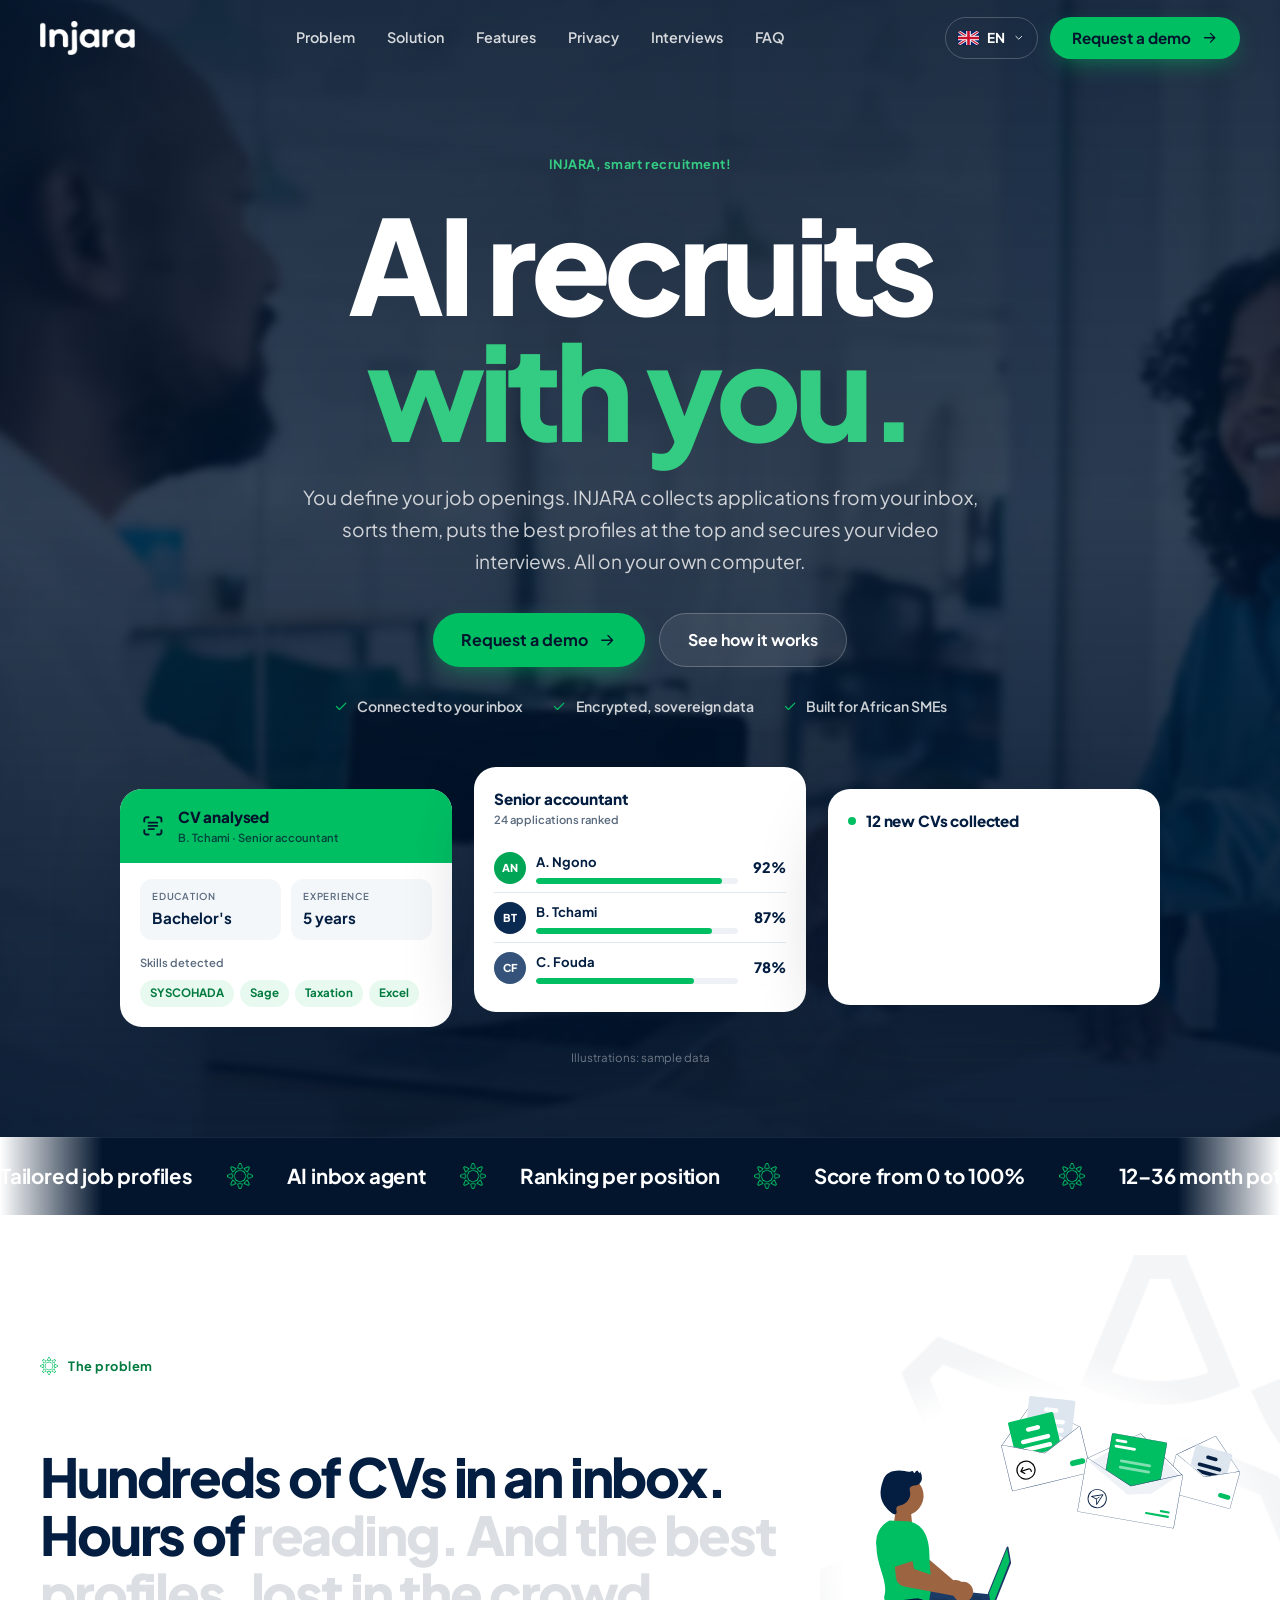
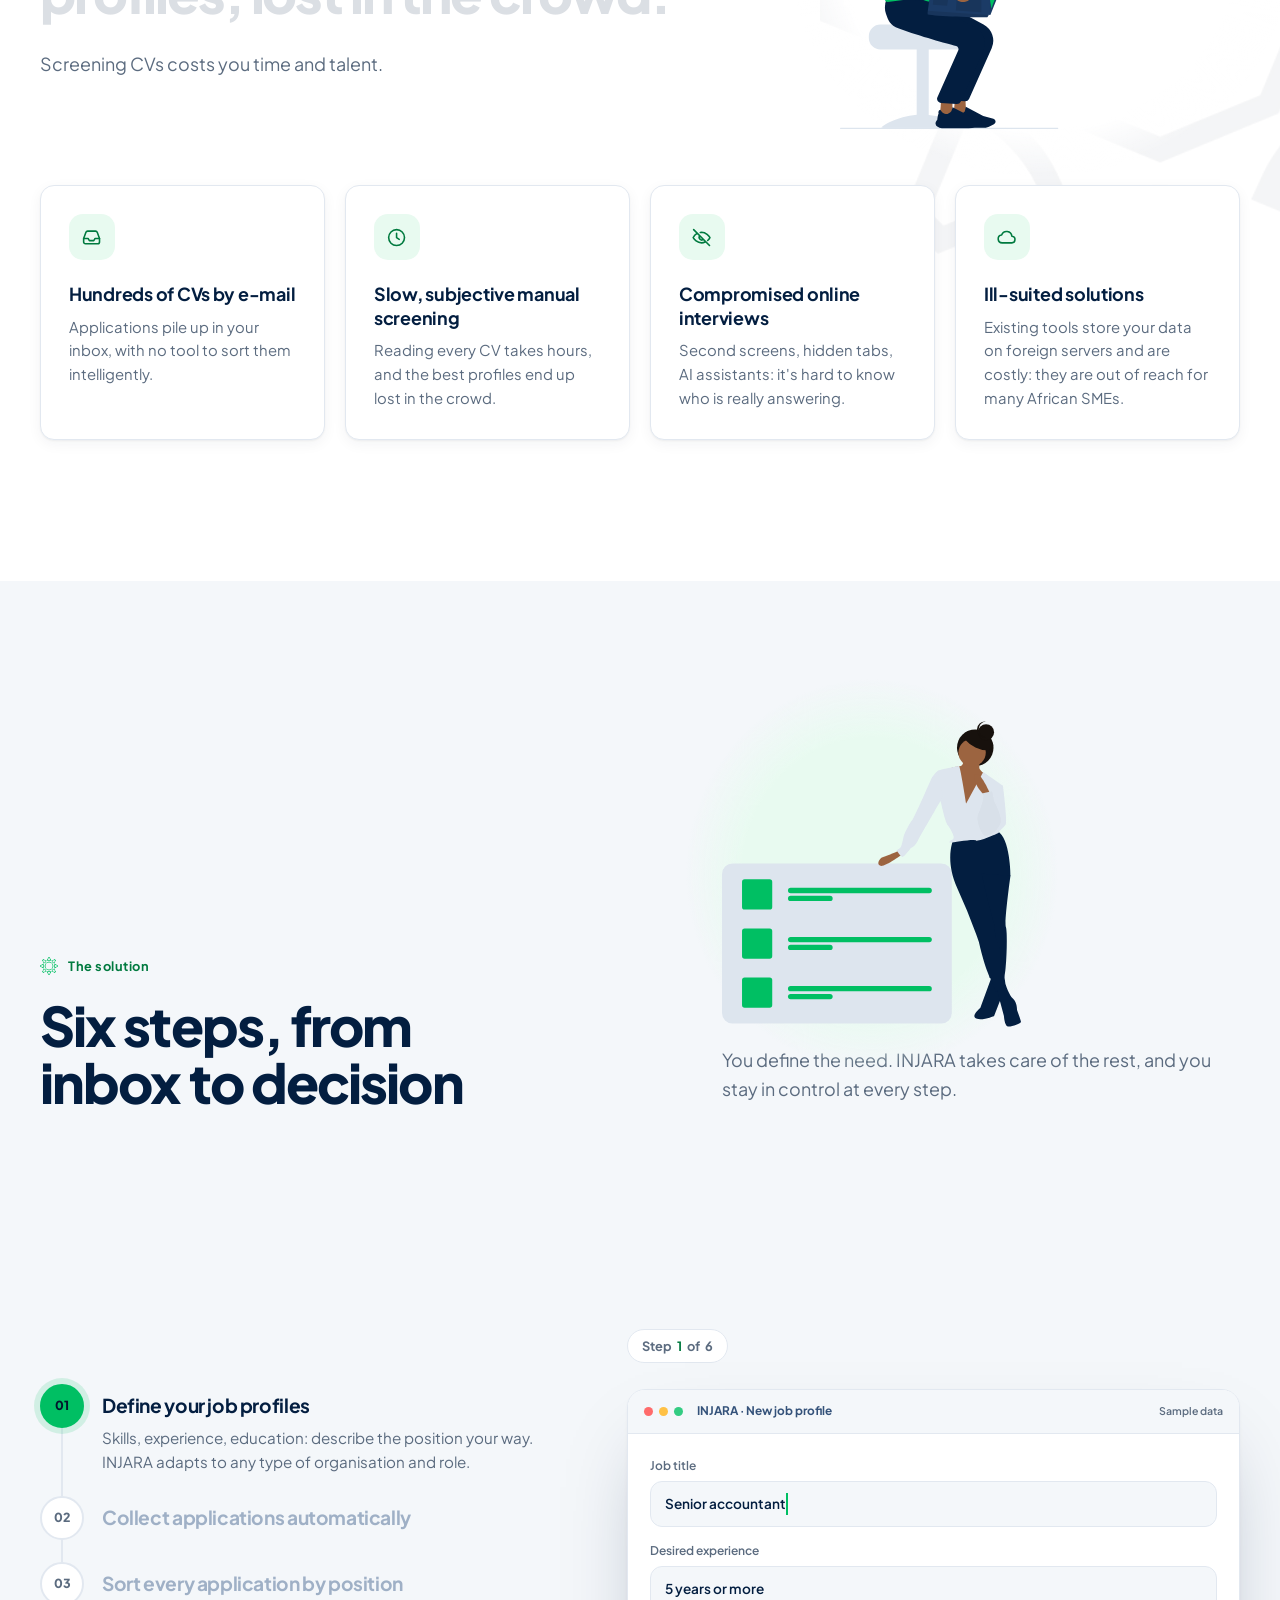
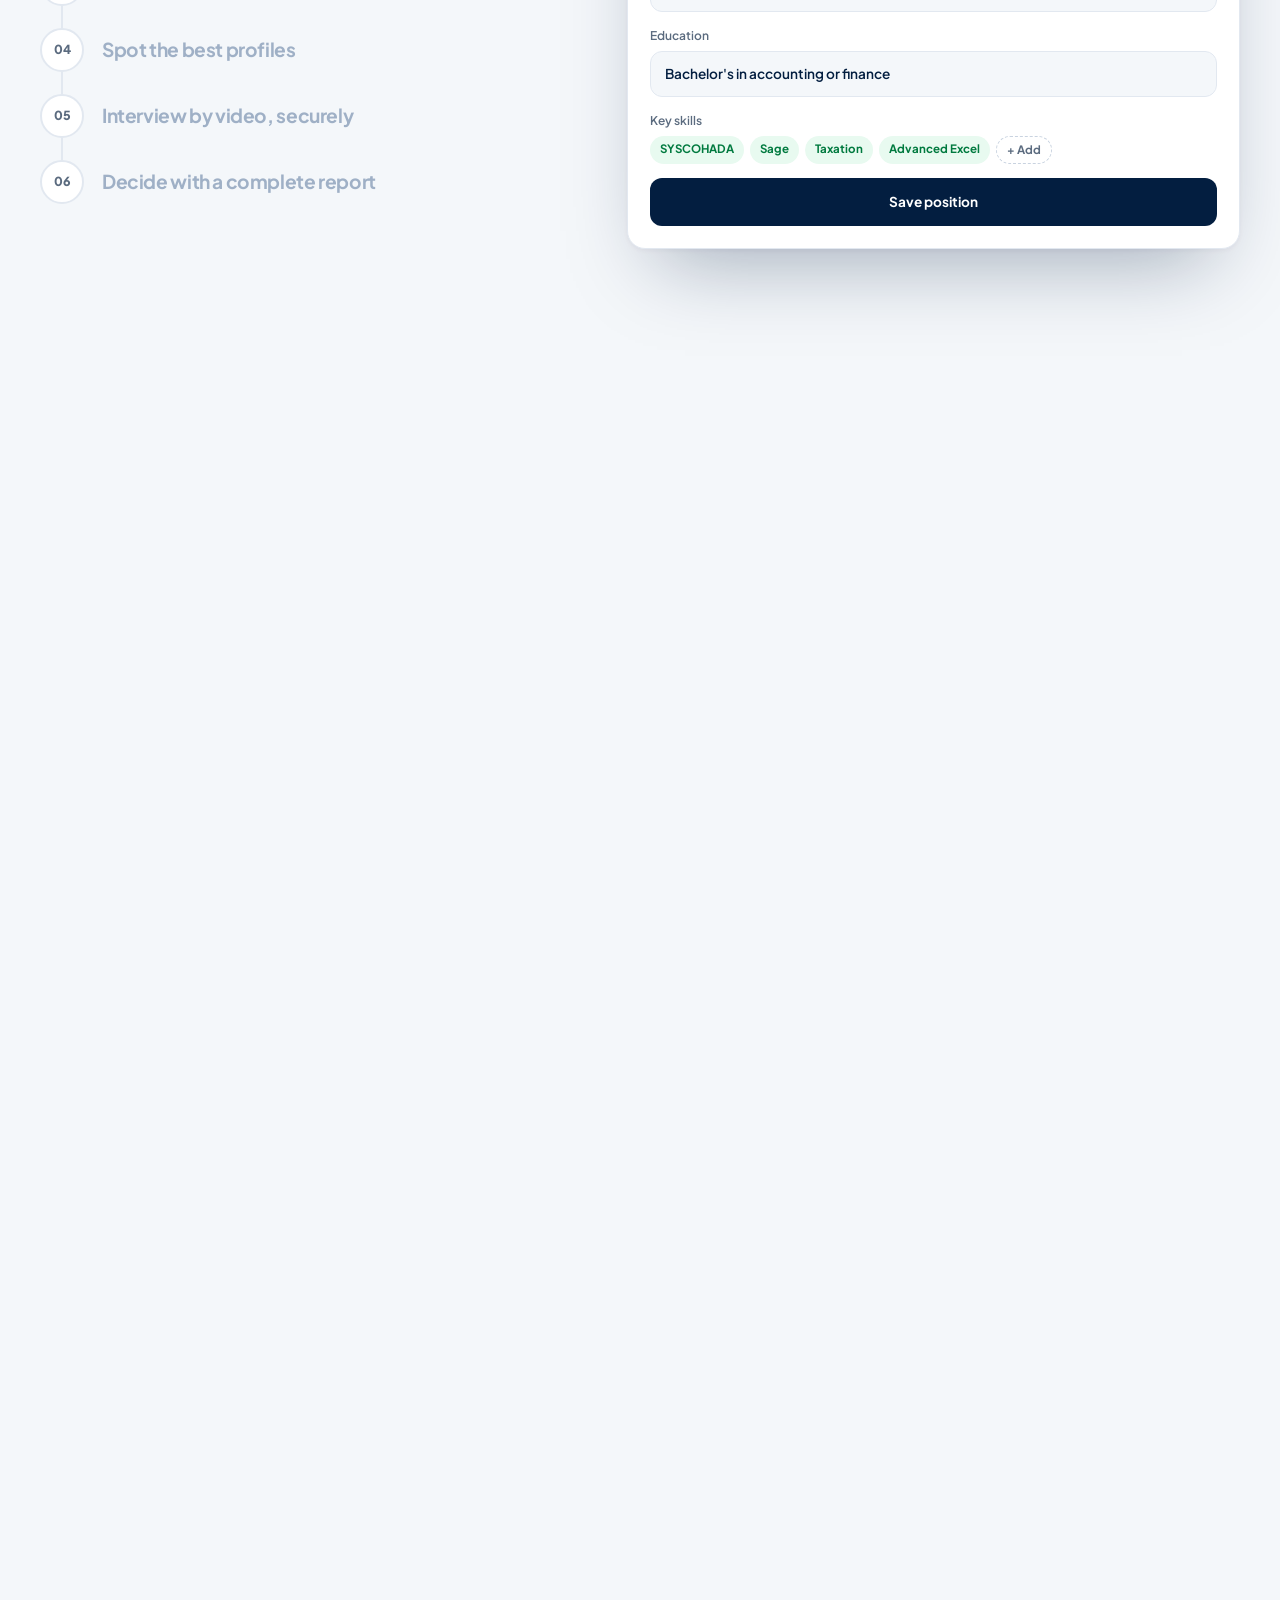
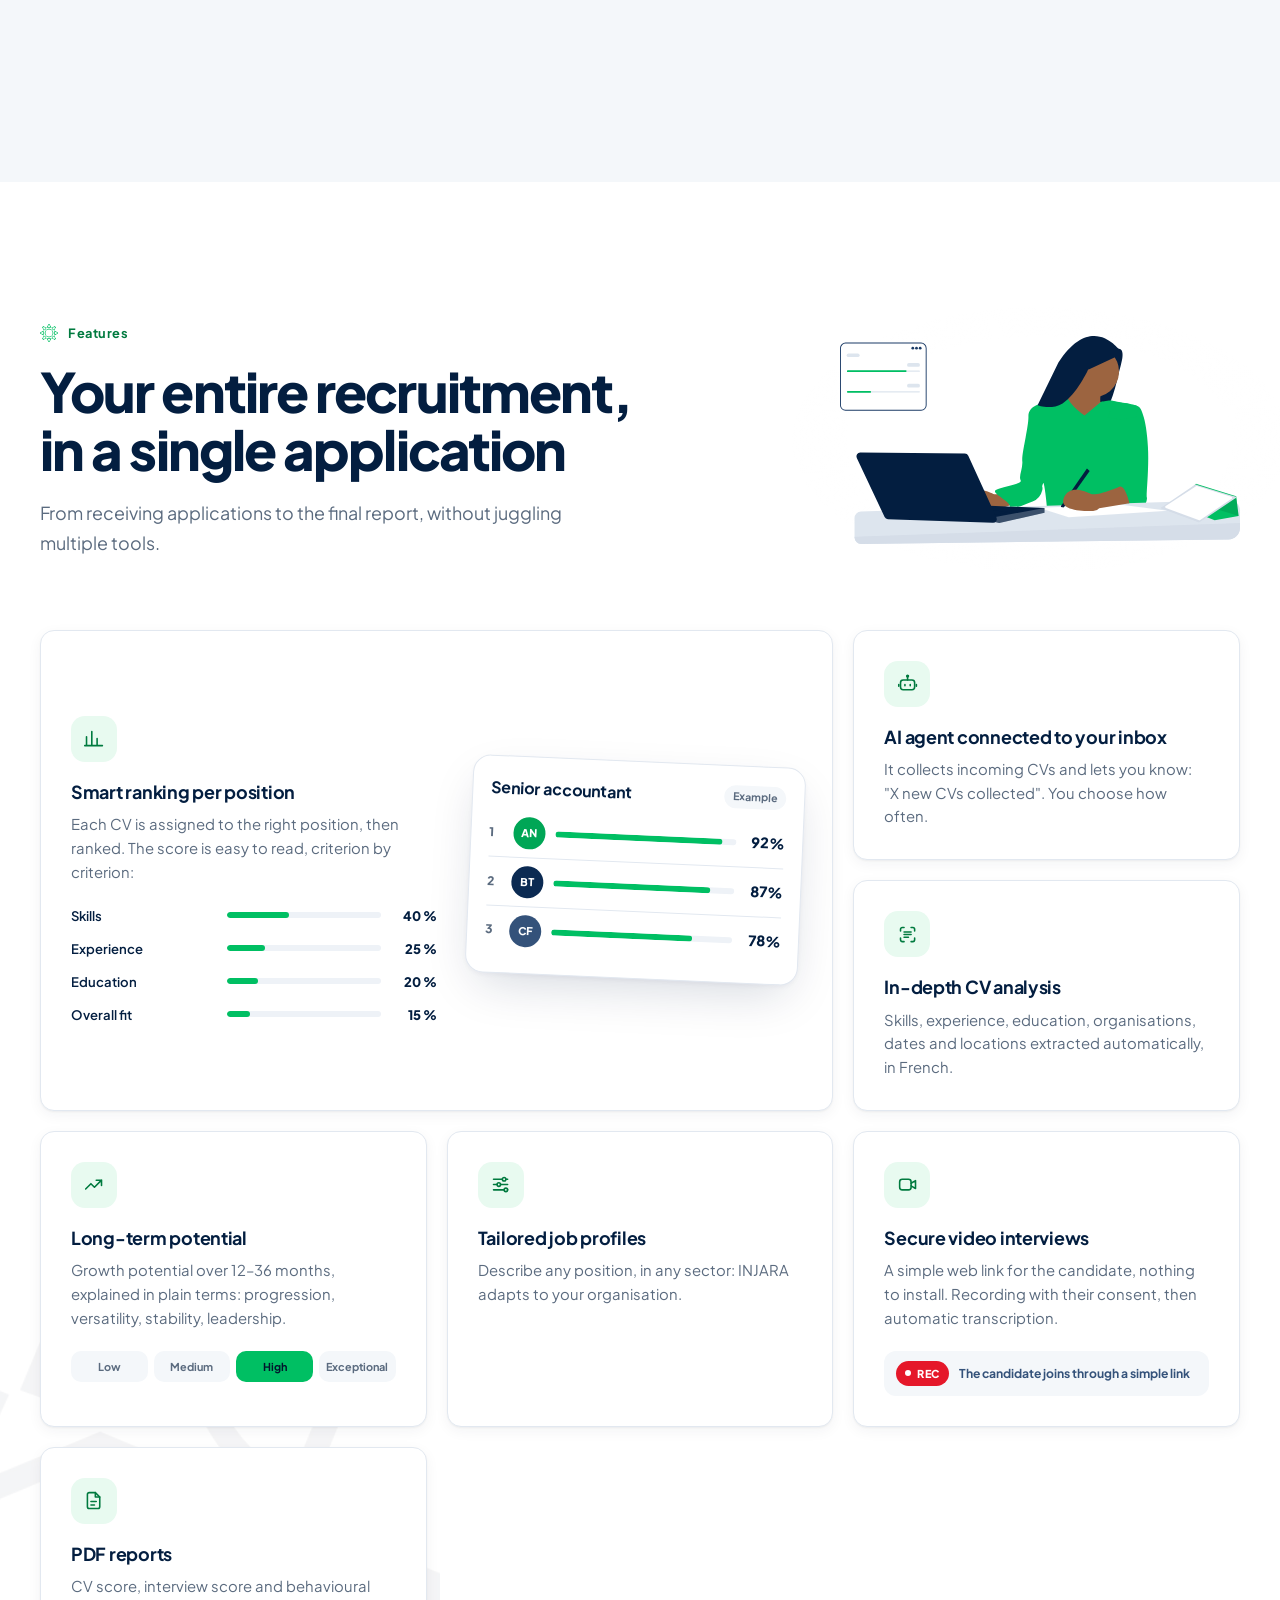
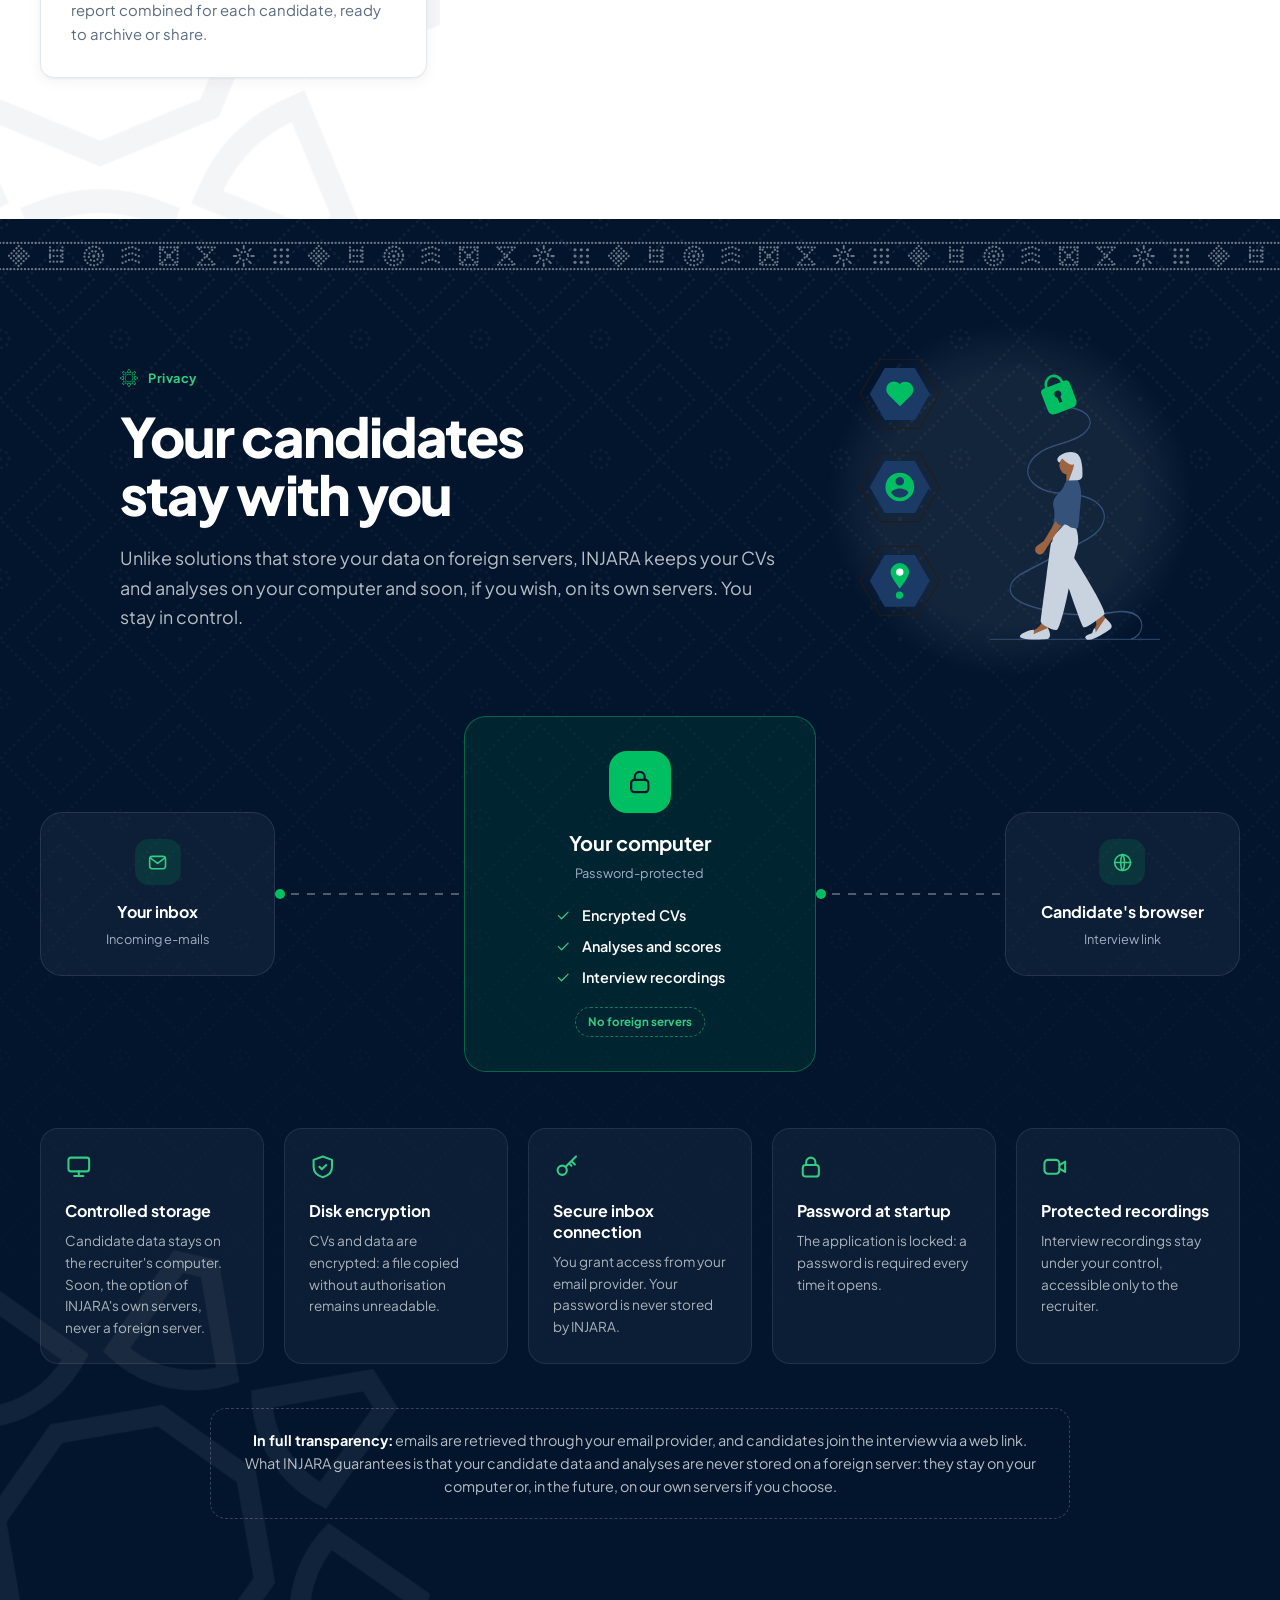
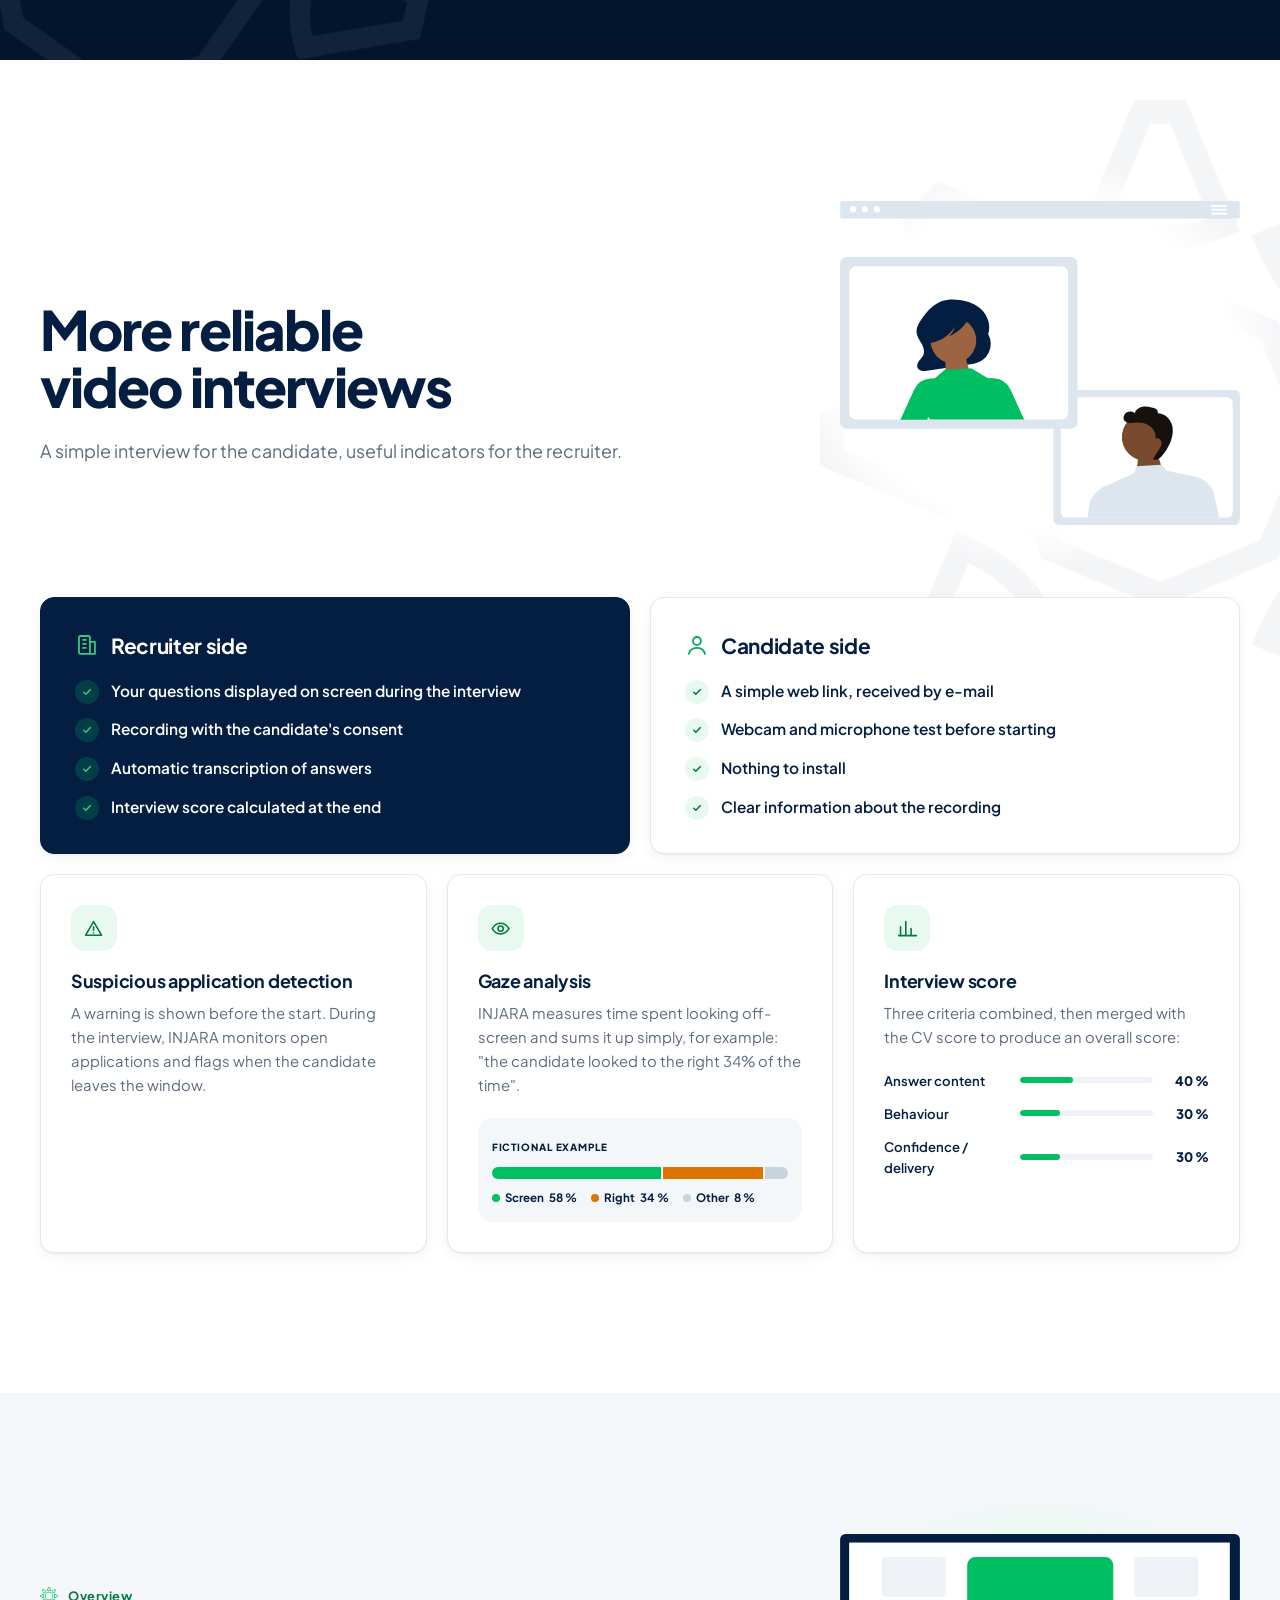
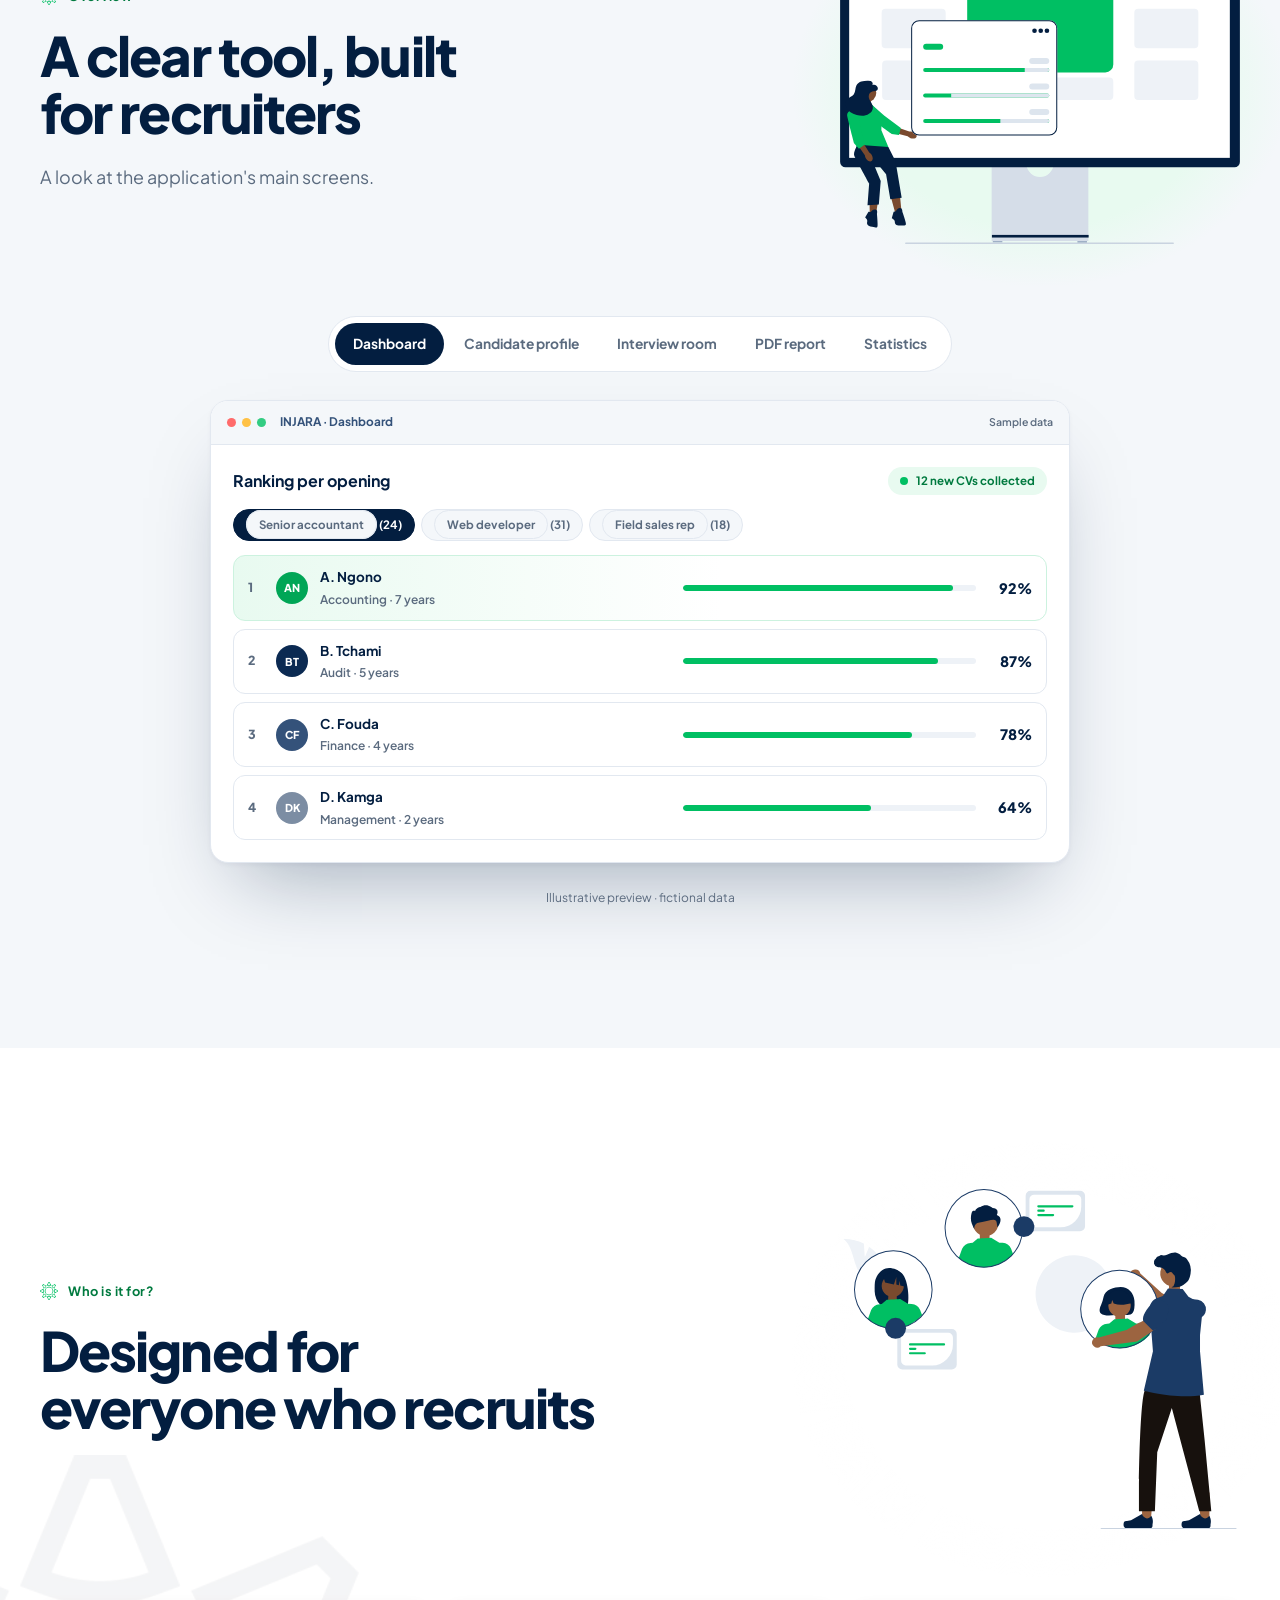
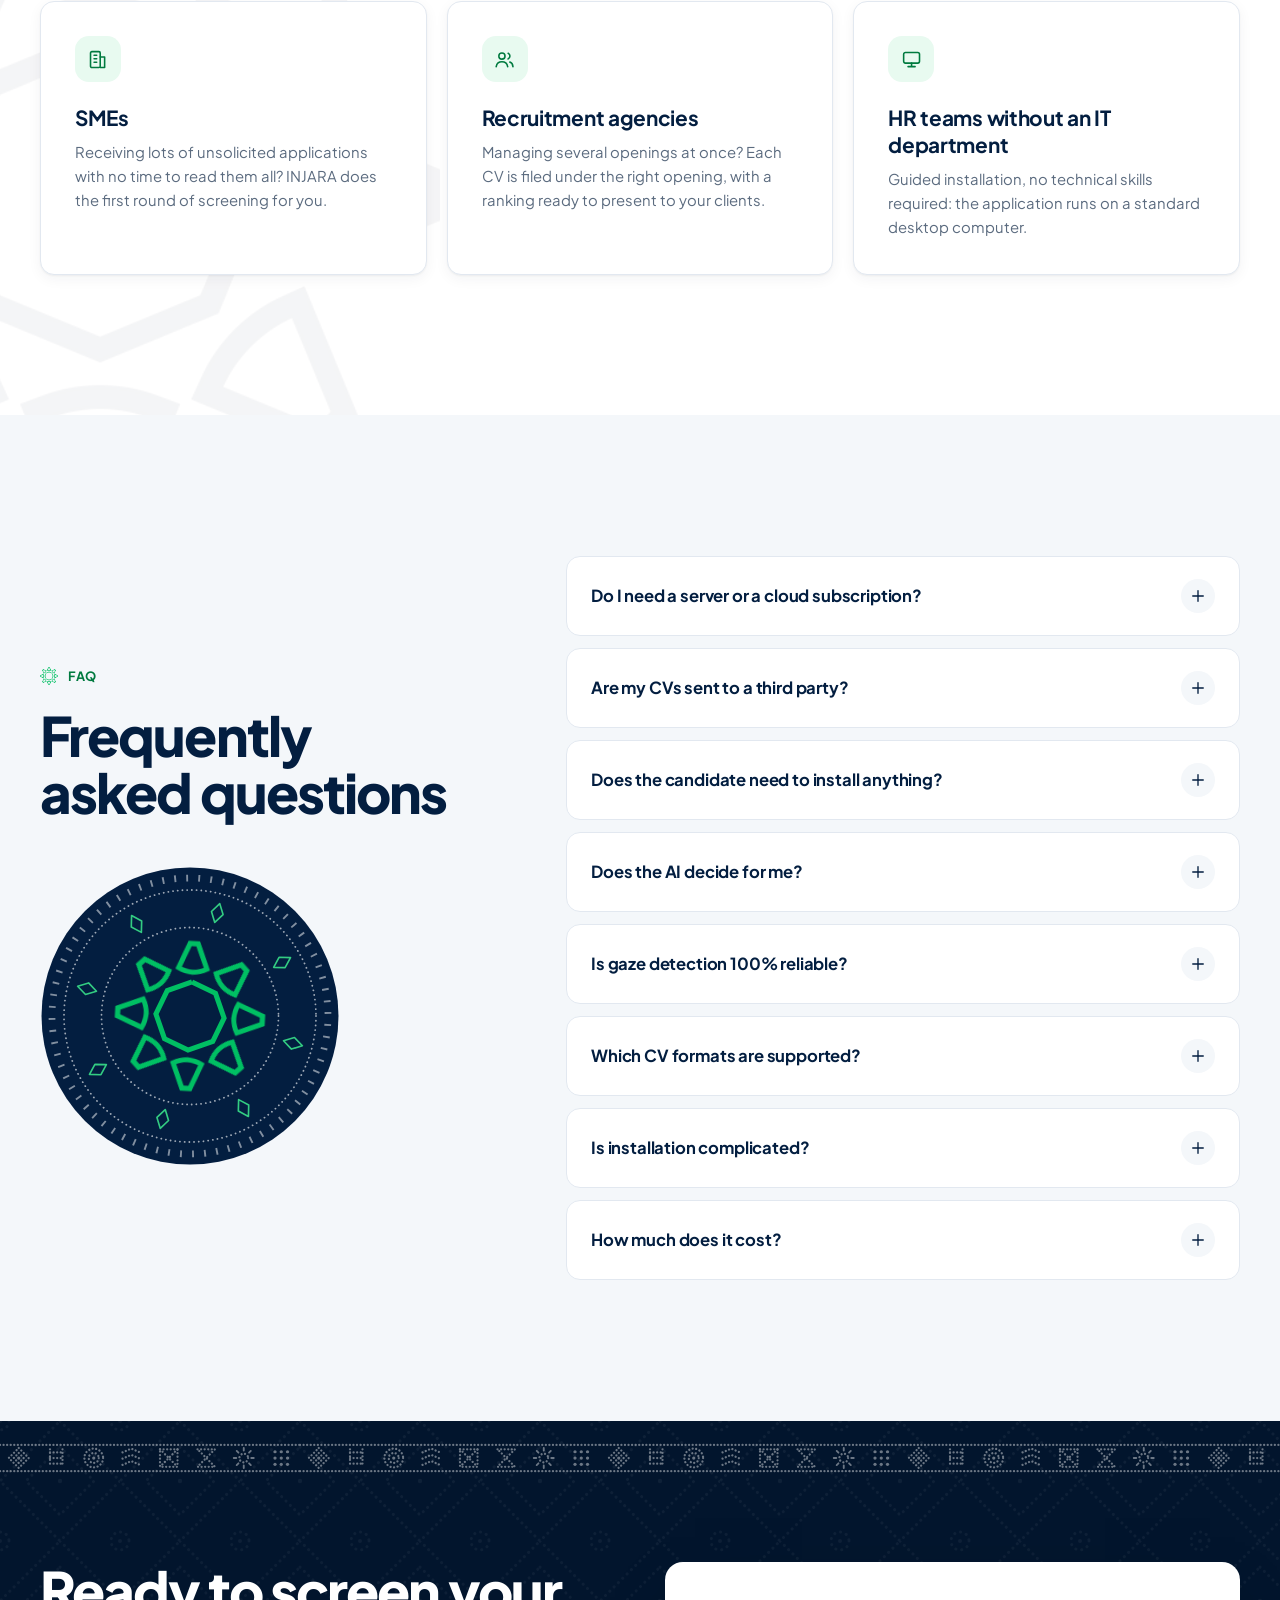
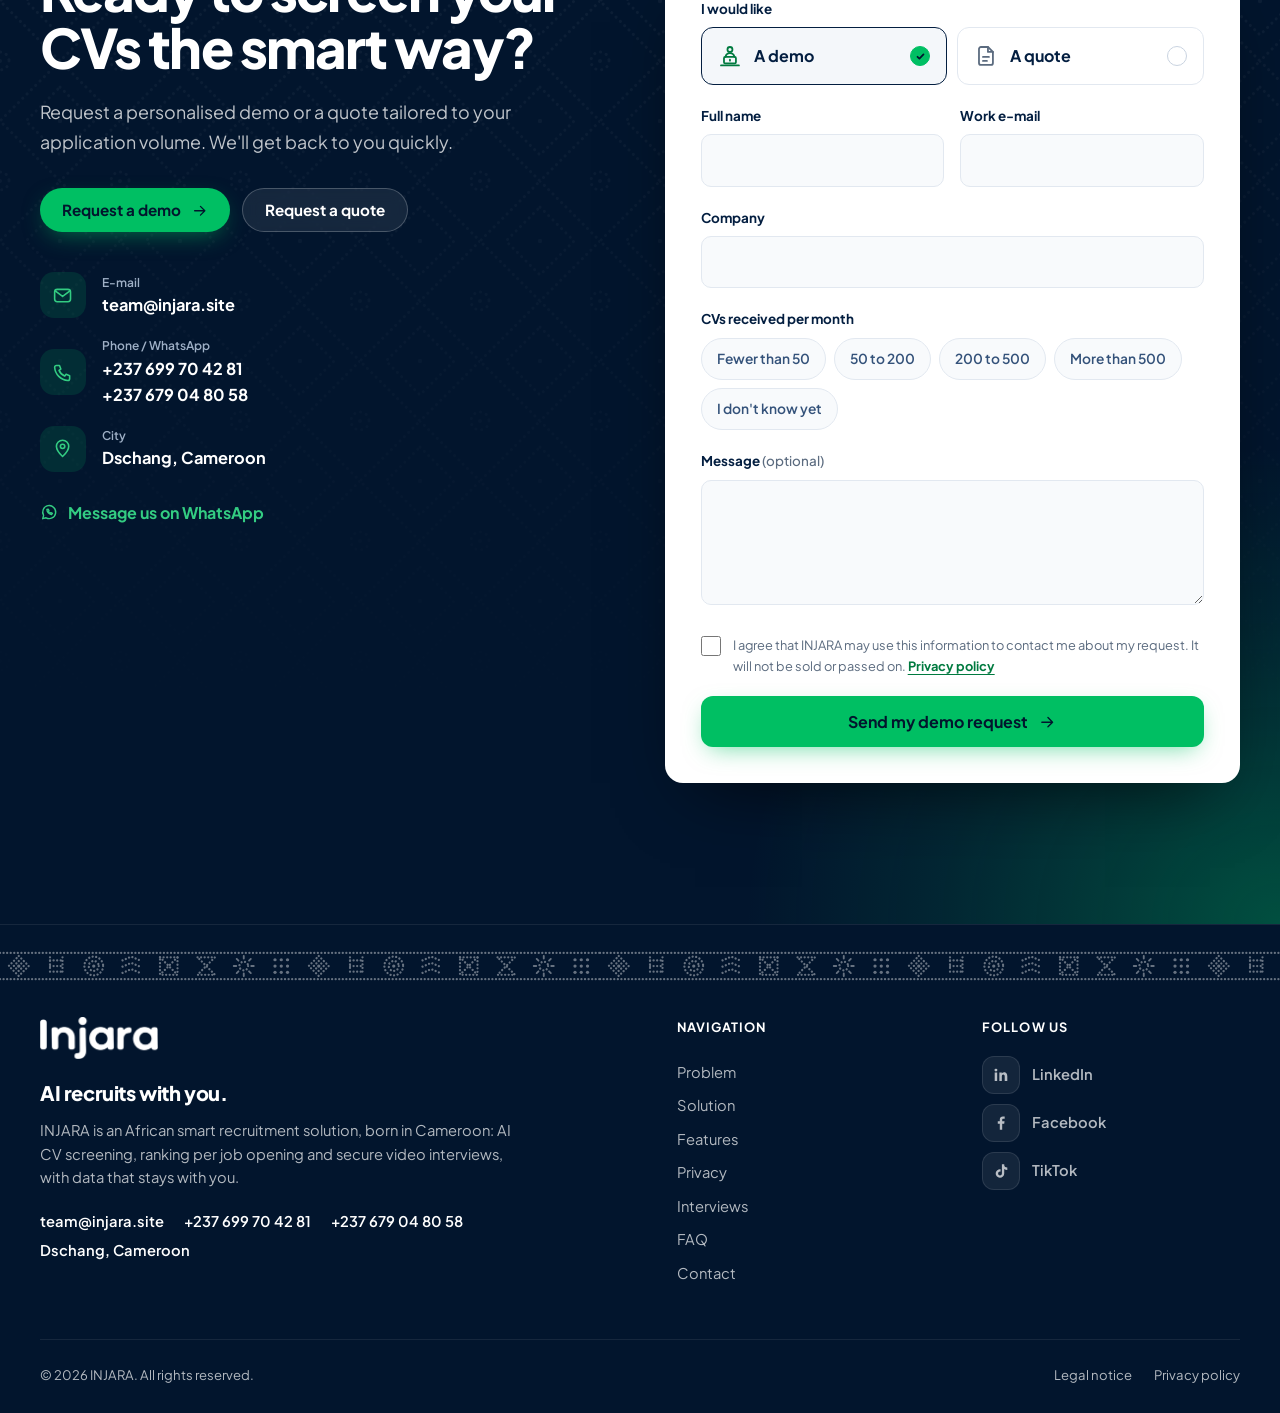
==== commit 8a9d1660: "Icône d'onglet plus grande et plus marquée Soleil INJARA plein, cadré au plus près, avec une version" ====
--- a/index.html
+++ b/index.html
@@ -19,8 +19,8 @@
 <meta property="og:description" content="L'IA recrute avec vous. Tri des CV, classement par poste et entretiens vidéo sécurisés, avec des données qui restent chez vous.">
 <meta property="og:image" content="https://injara.site/assets/img/og.jpg">
 <meta property="og:url" content="https://injara.site/">
-<link rel="icon" href="assets/img/favicon.svg?v=2" type="image/svg+xml">
-<link rel="alternate icon" href="assets/img/favicon.png?v=2" type="image/png">
+<link rel="icon" href="assets/img/favicon.svg?v=5" type="image/svg+xml">
+<link rel="alternate icon" href="assets/img/favicon-32.png?v=5" type="image/png" sizes="32x32">
 <link rel="apple-touch-icon" href="assets/img/apple-touch-icon.png">
 <link rel="preconnect" href="https://fonts.googleapis.com">
 <link rel="preconnect" href="https://fonts.gstatic.com" crossorigin>
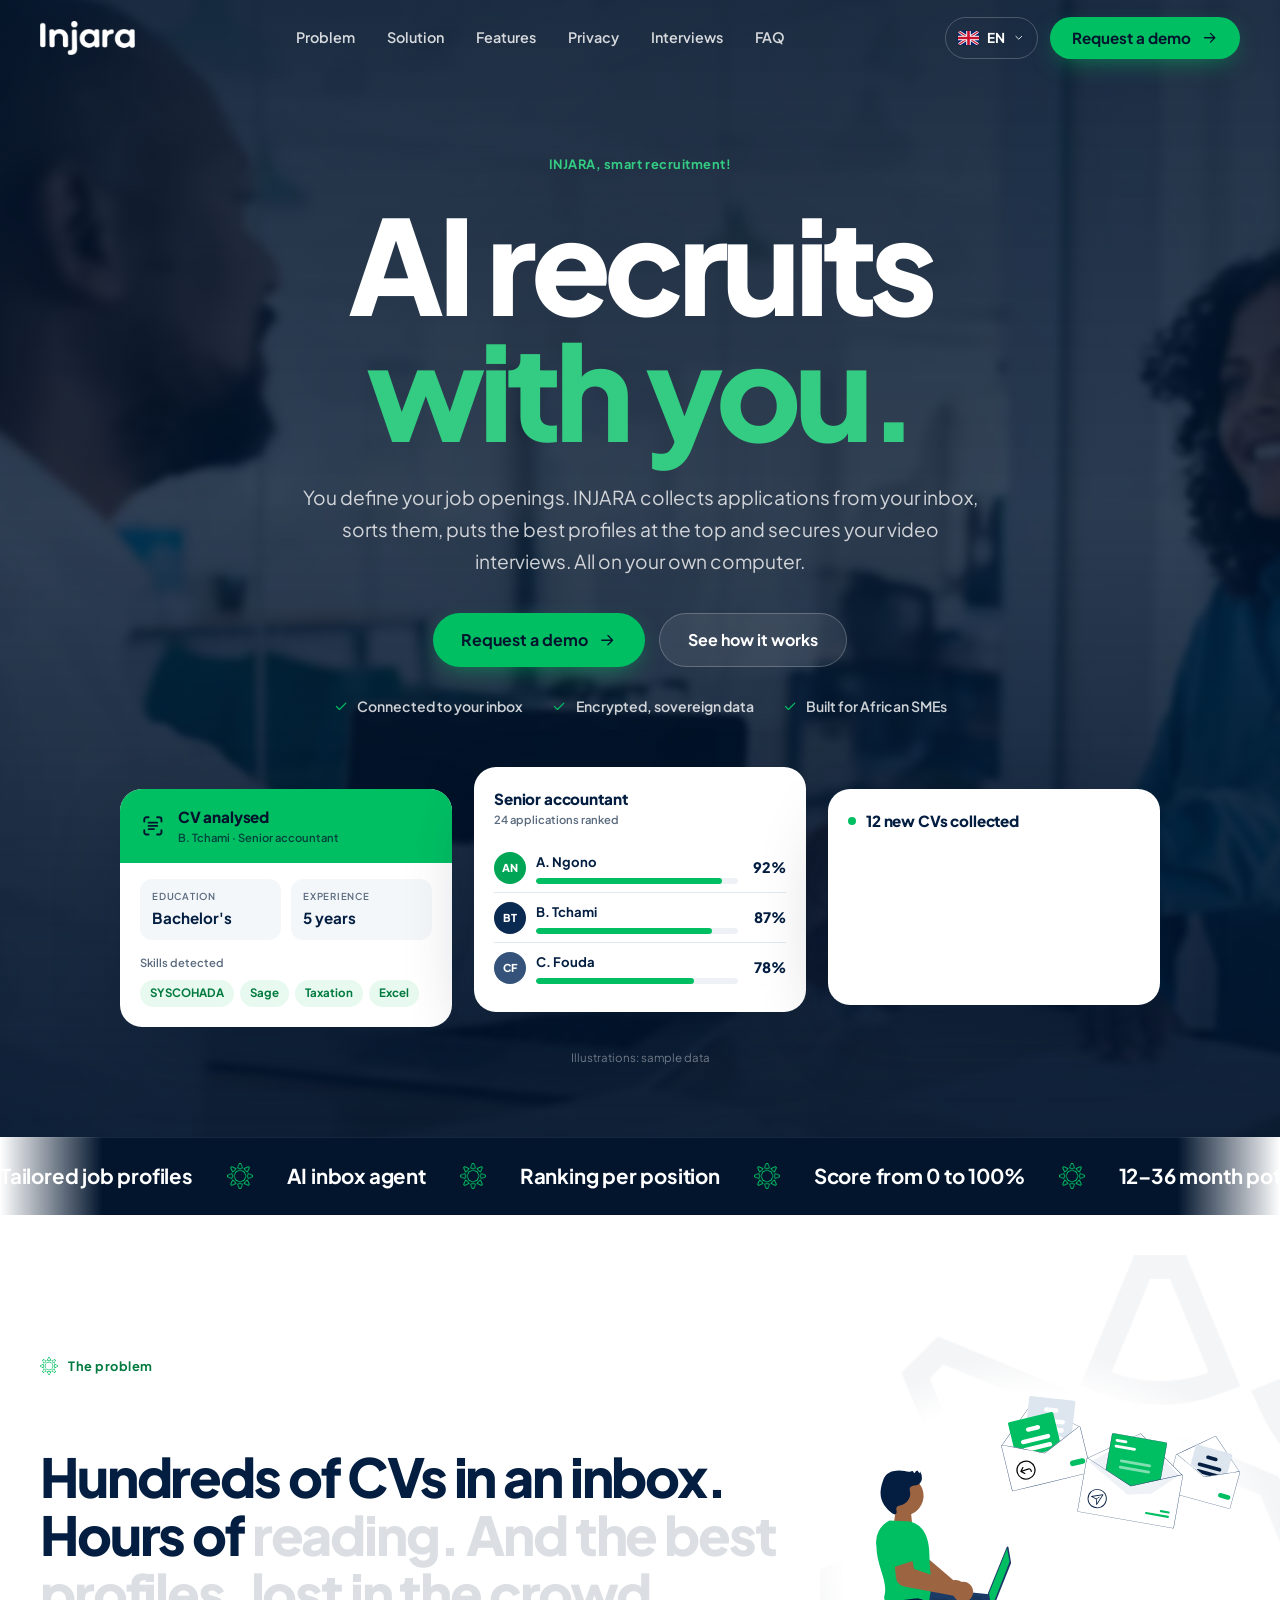
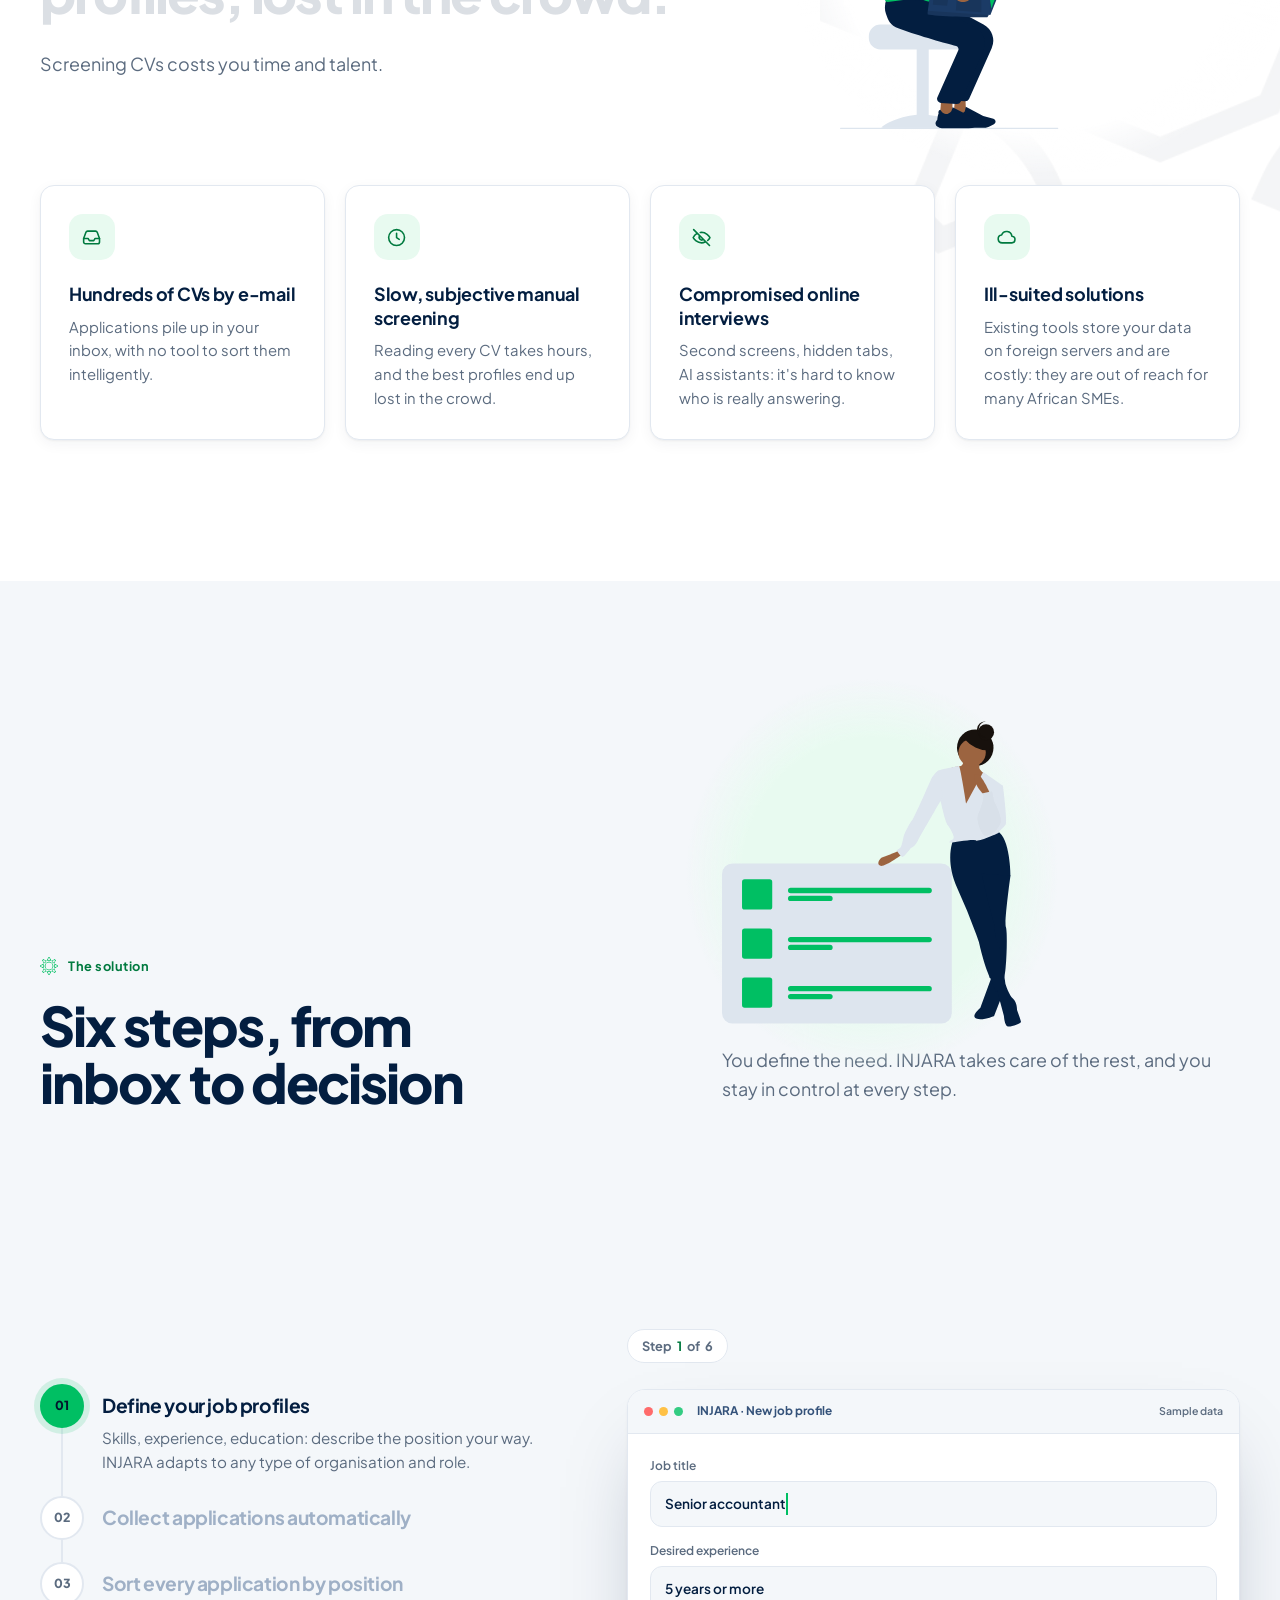
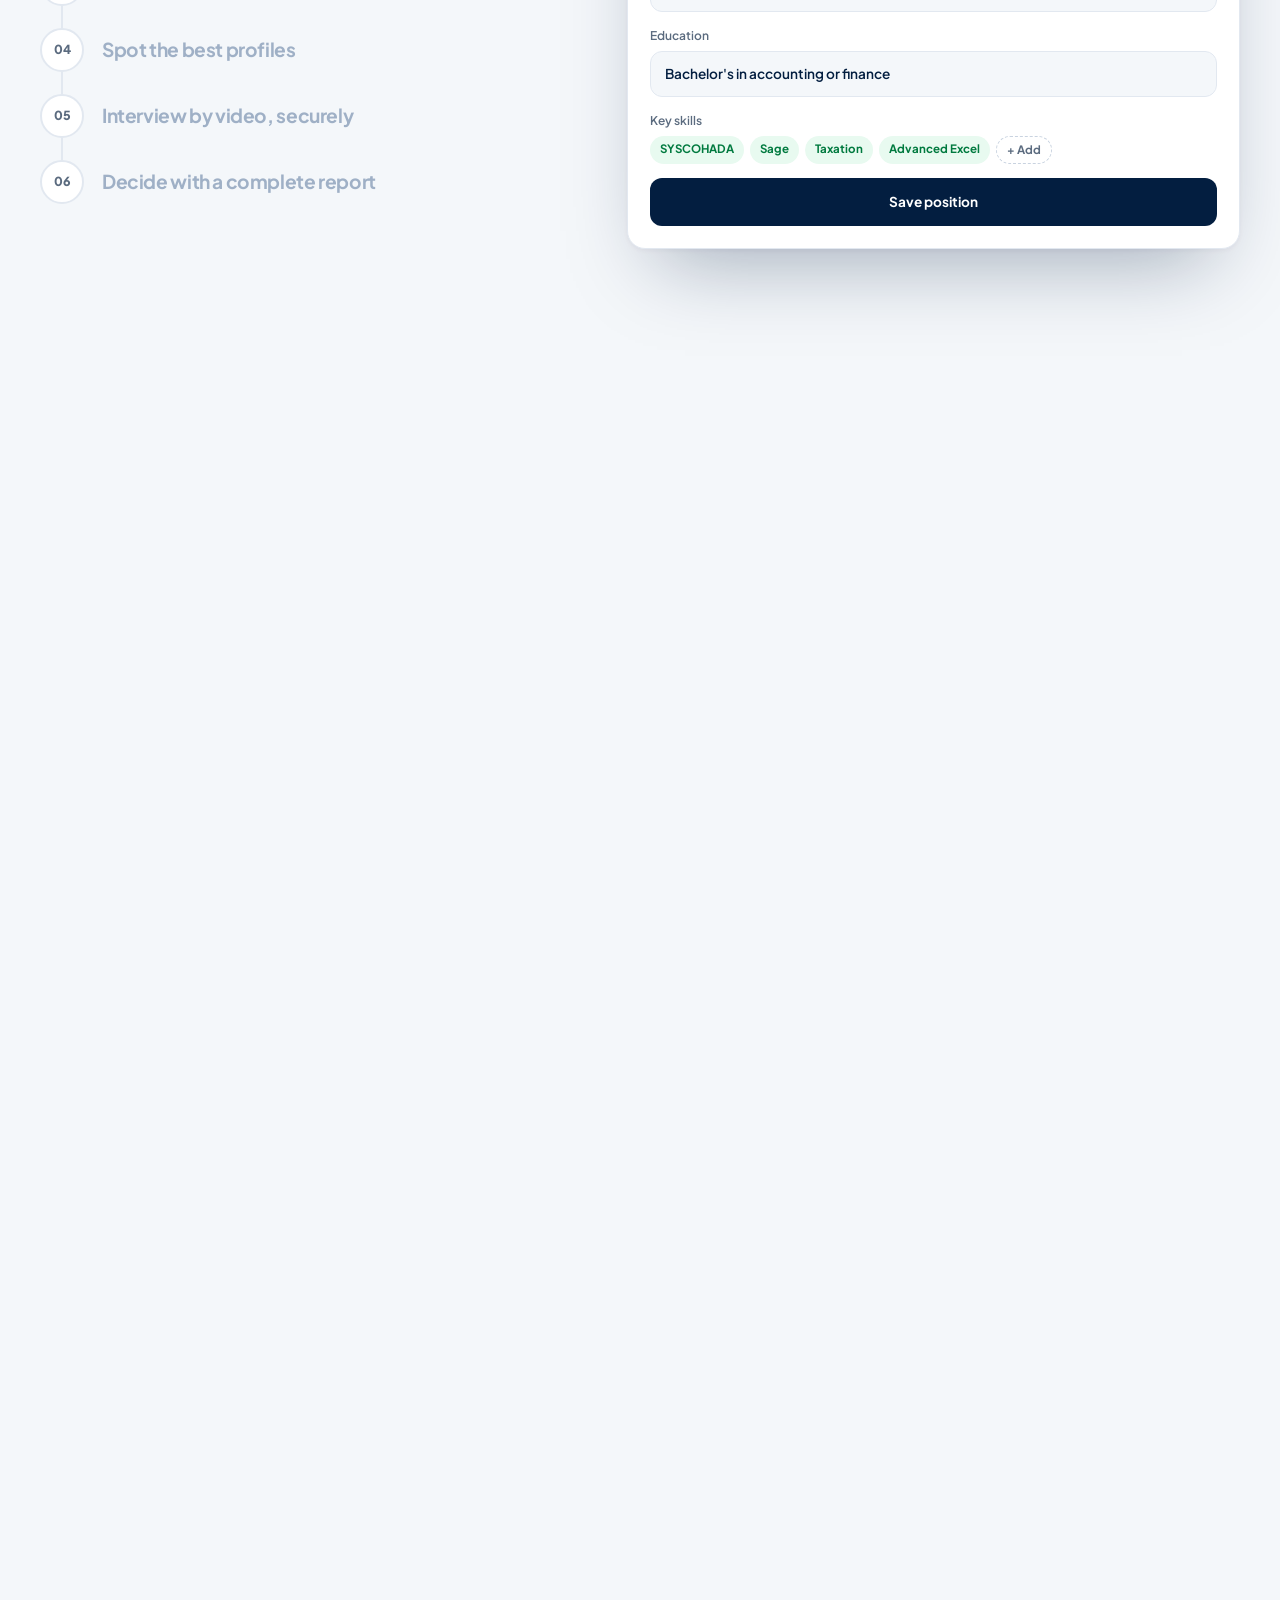
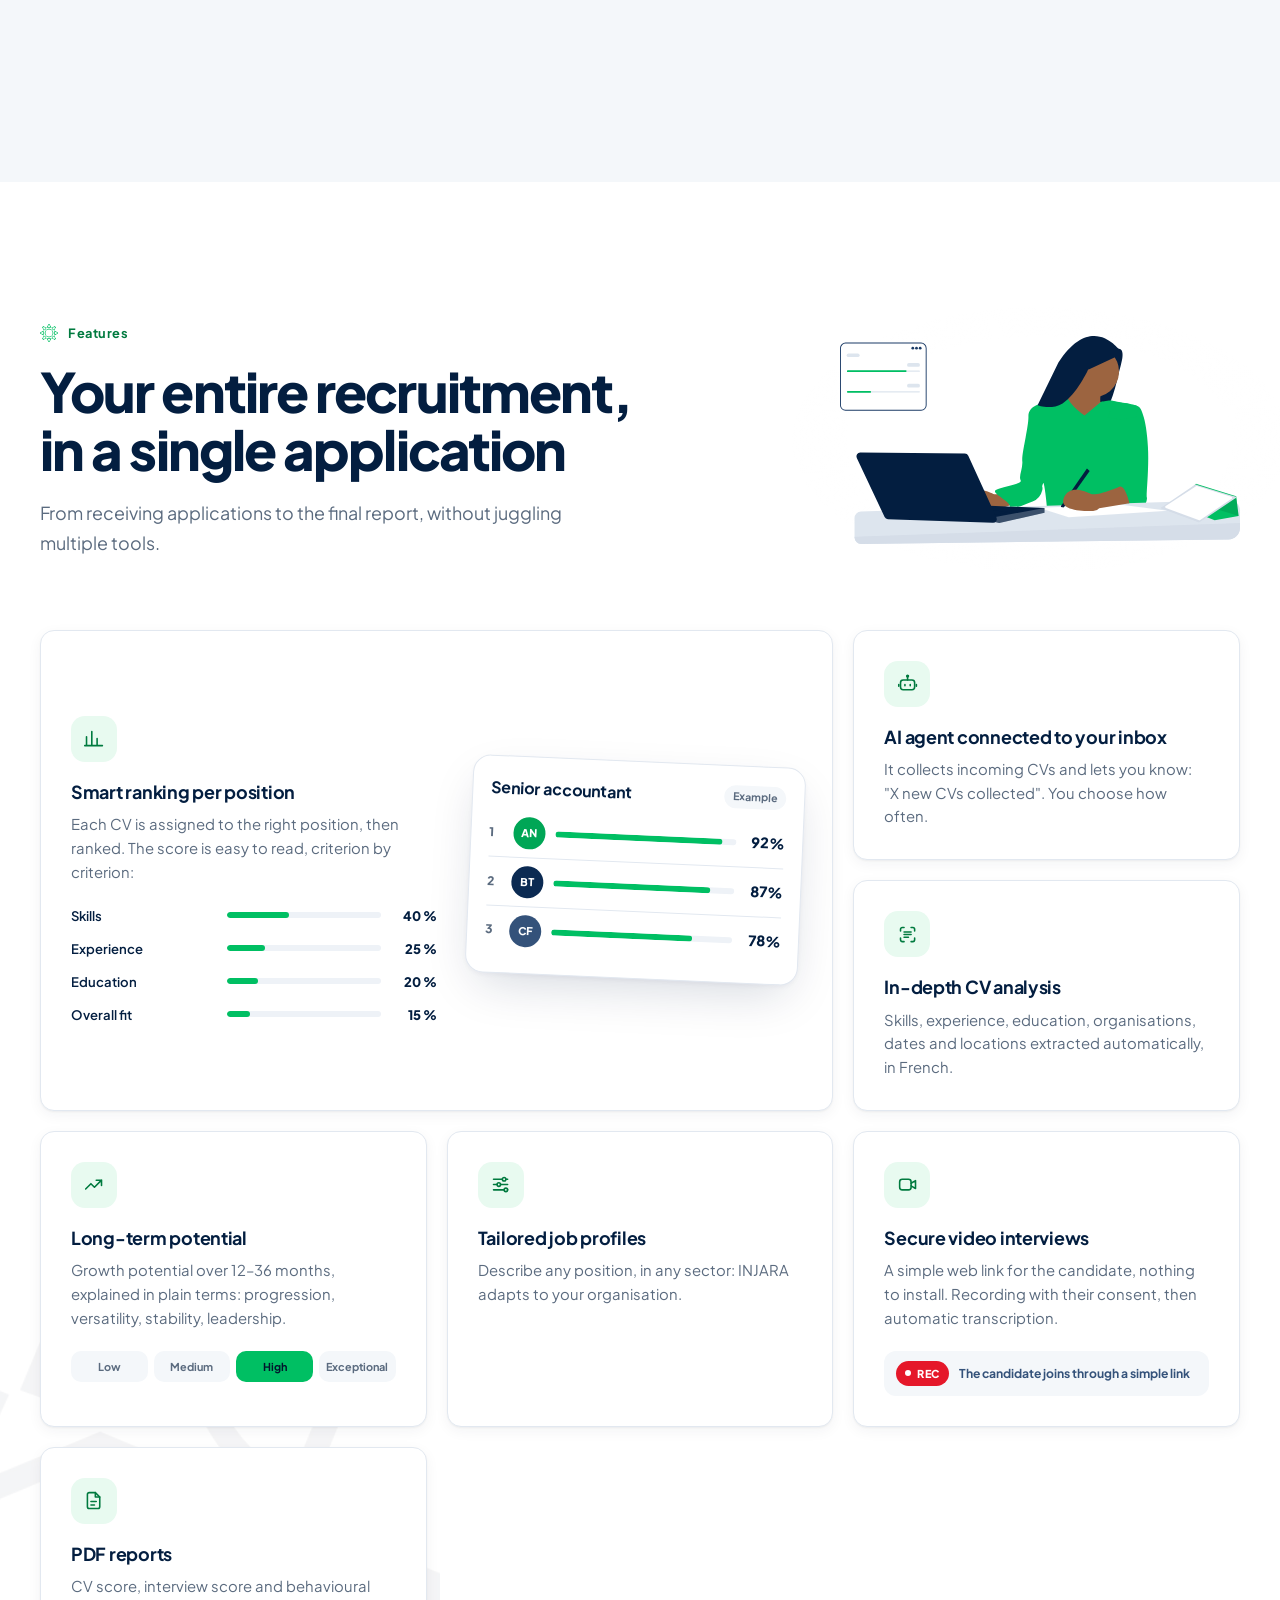
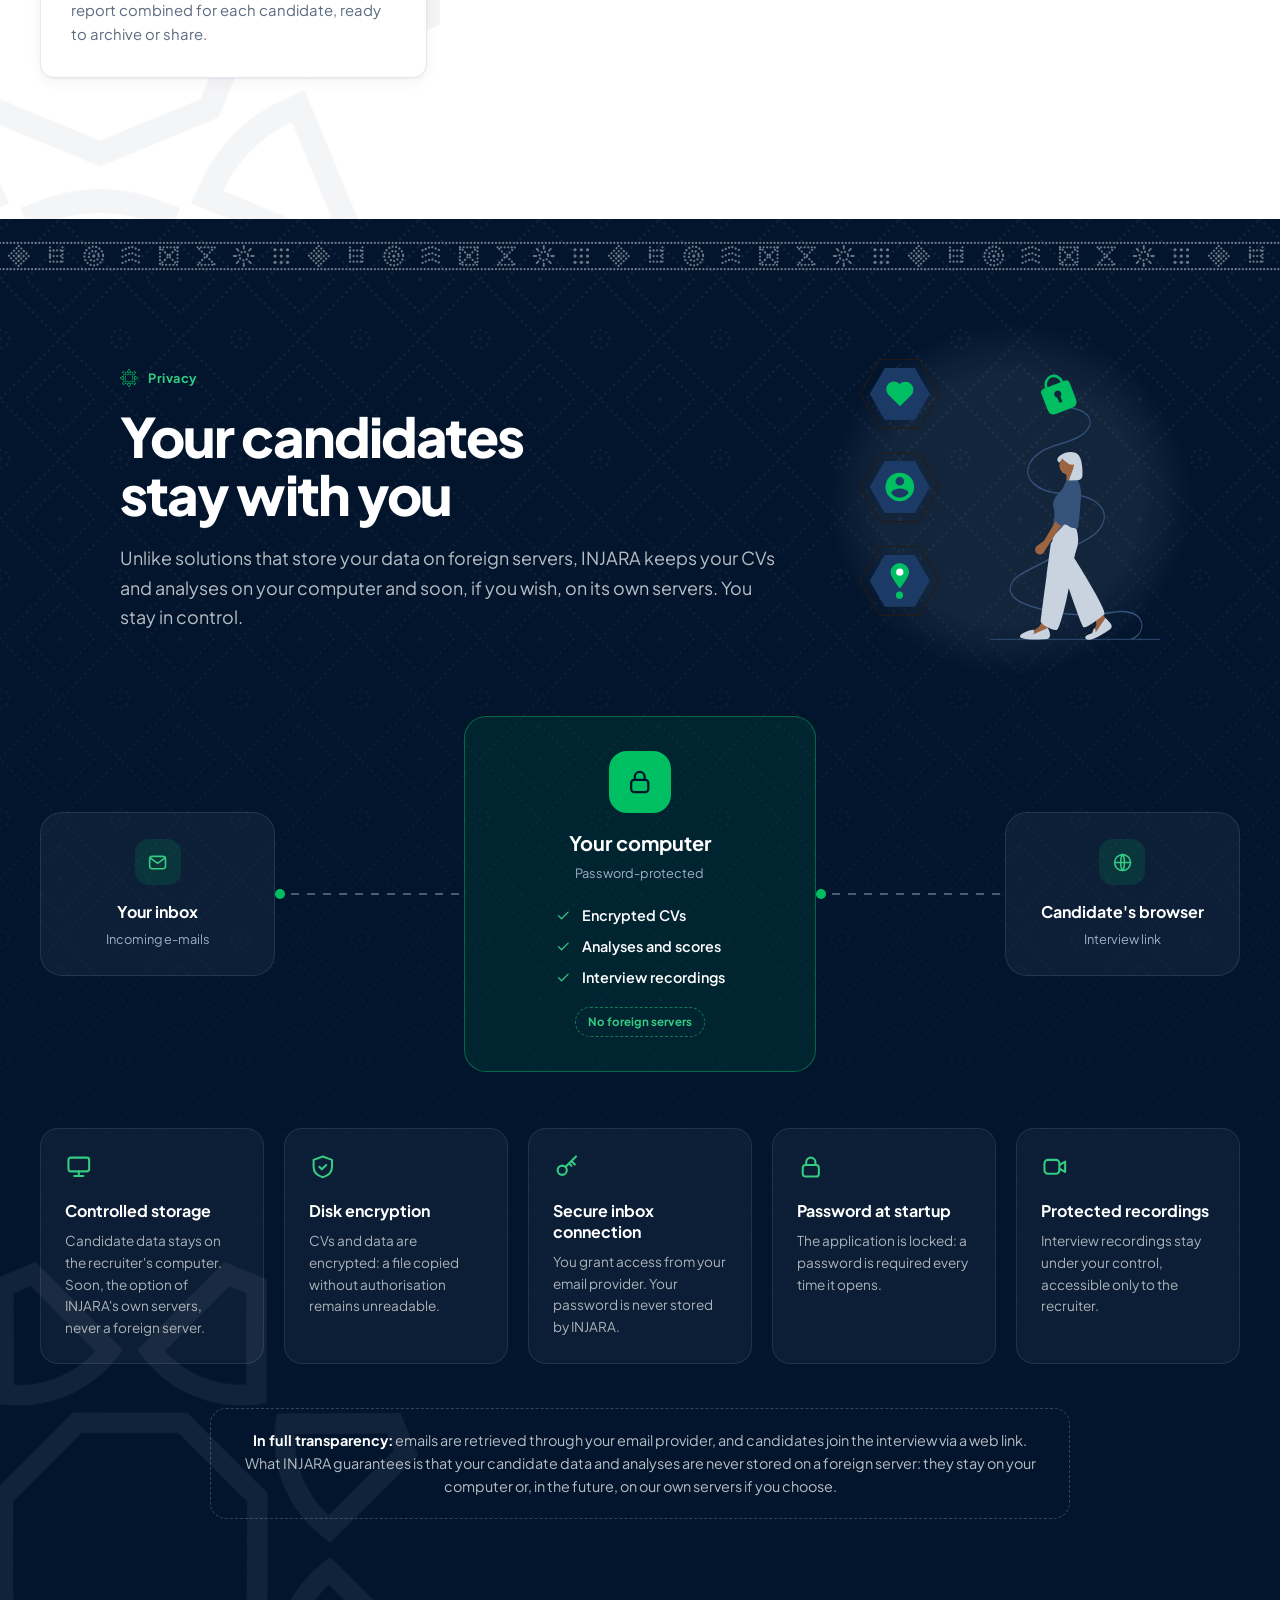
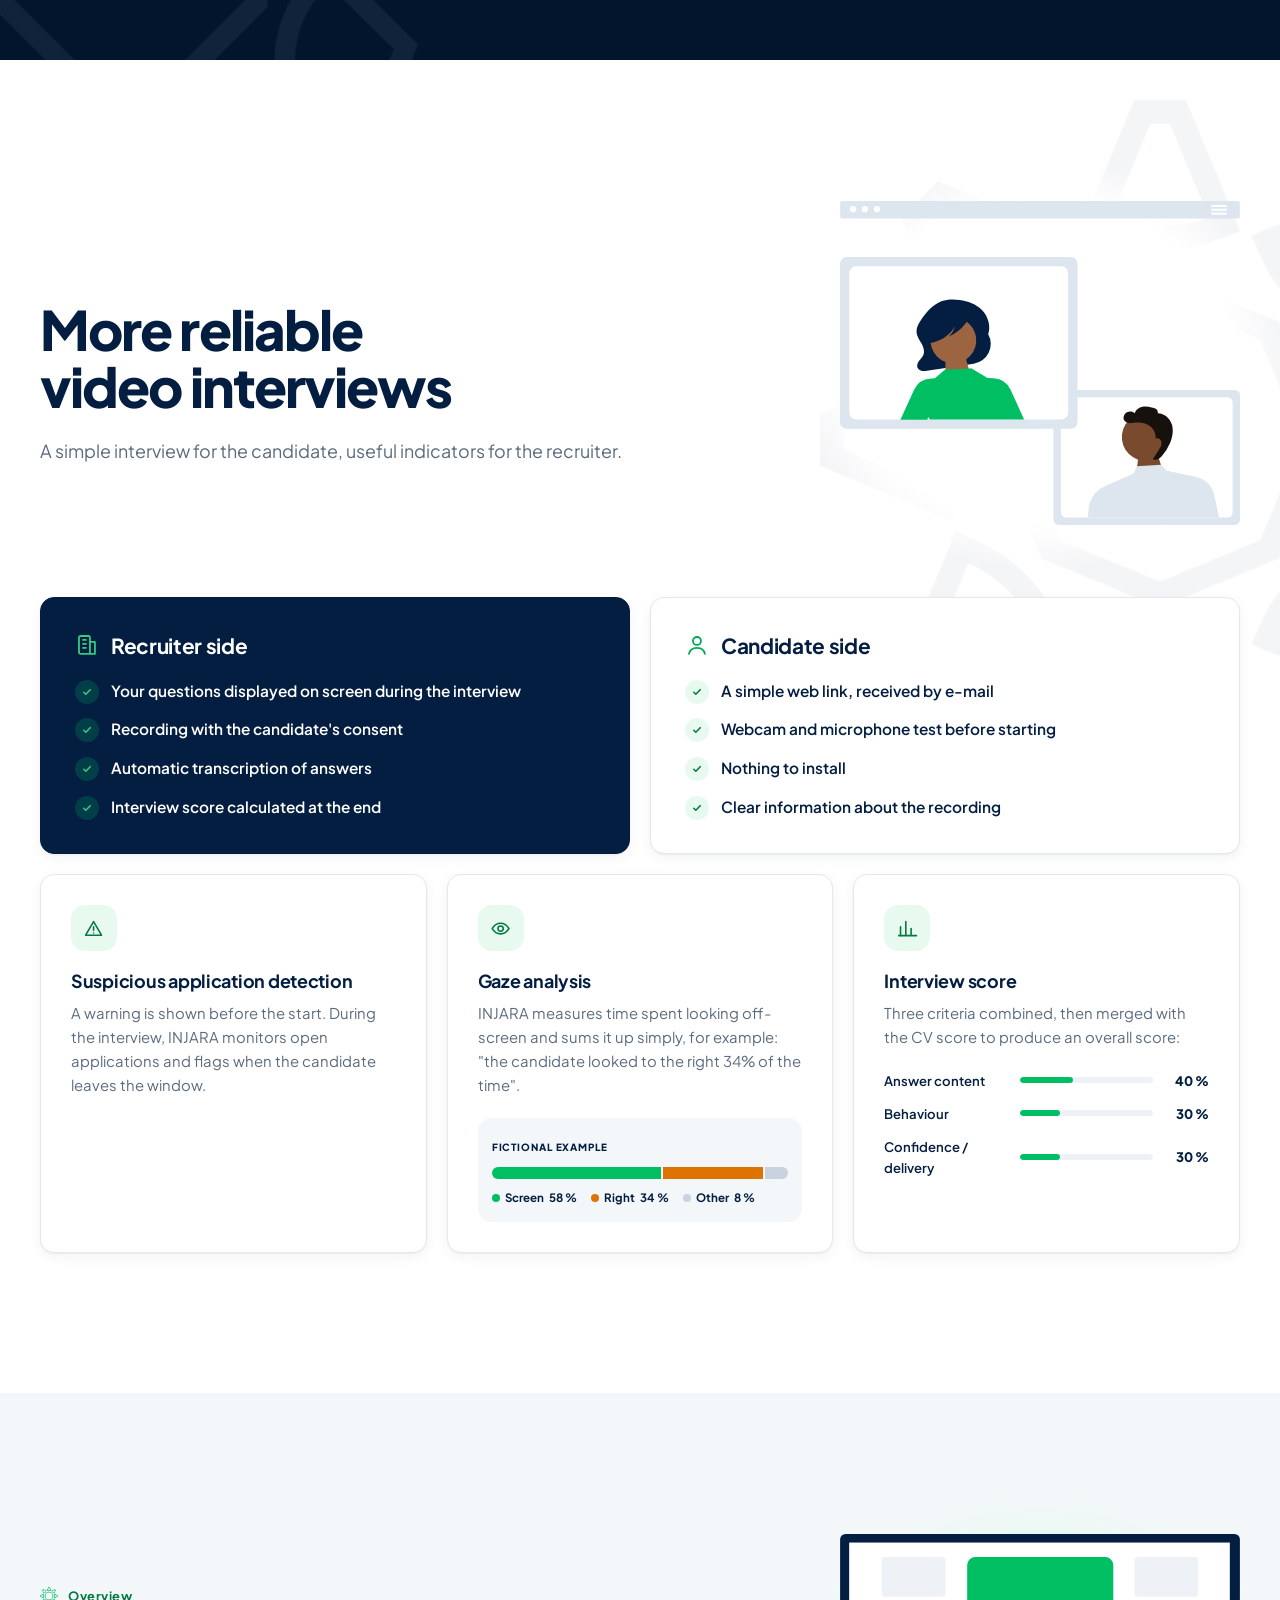
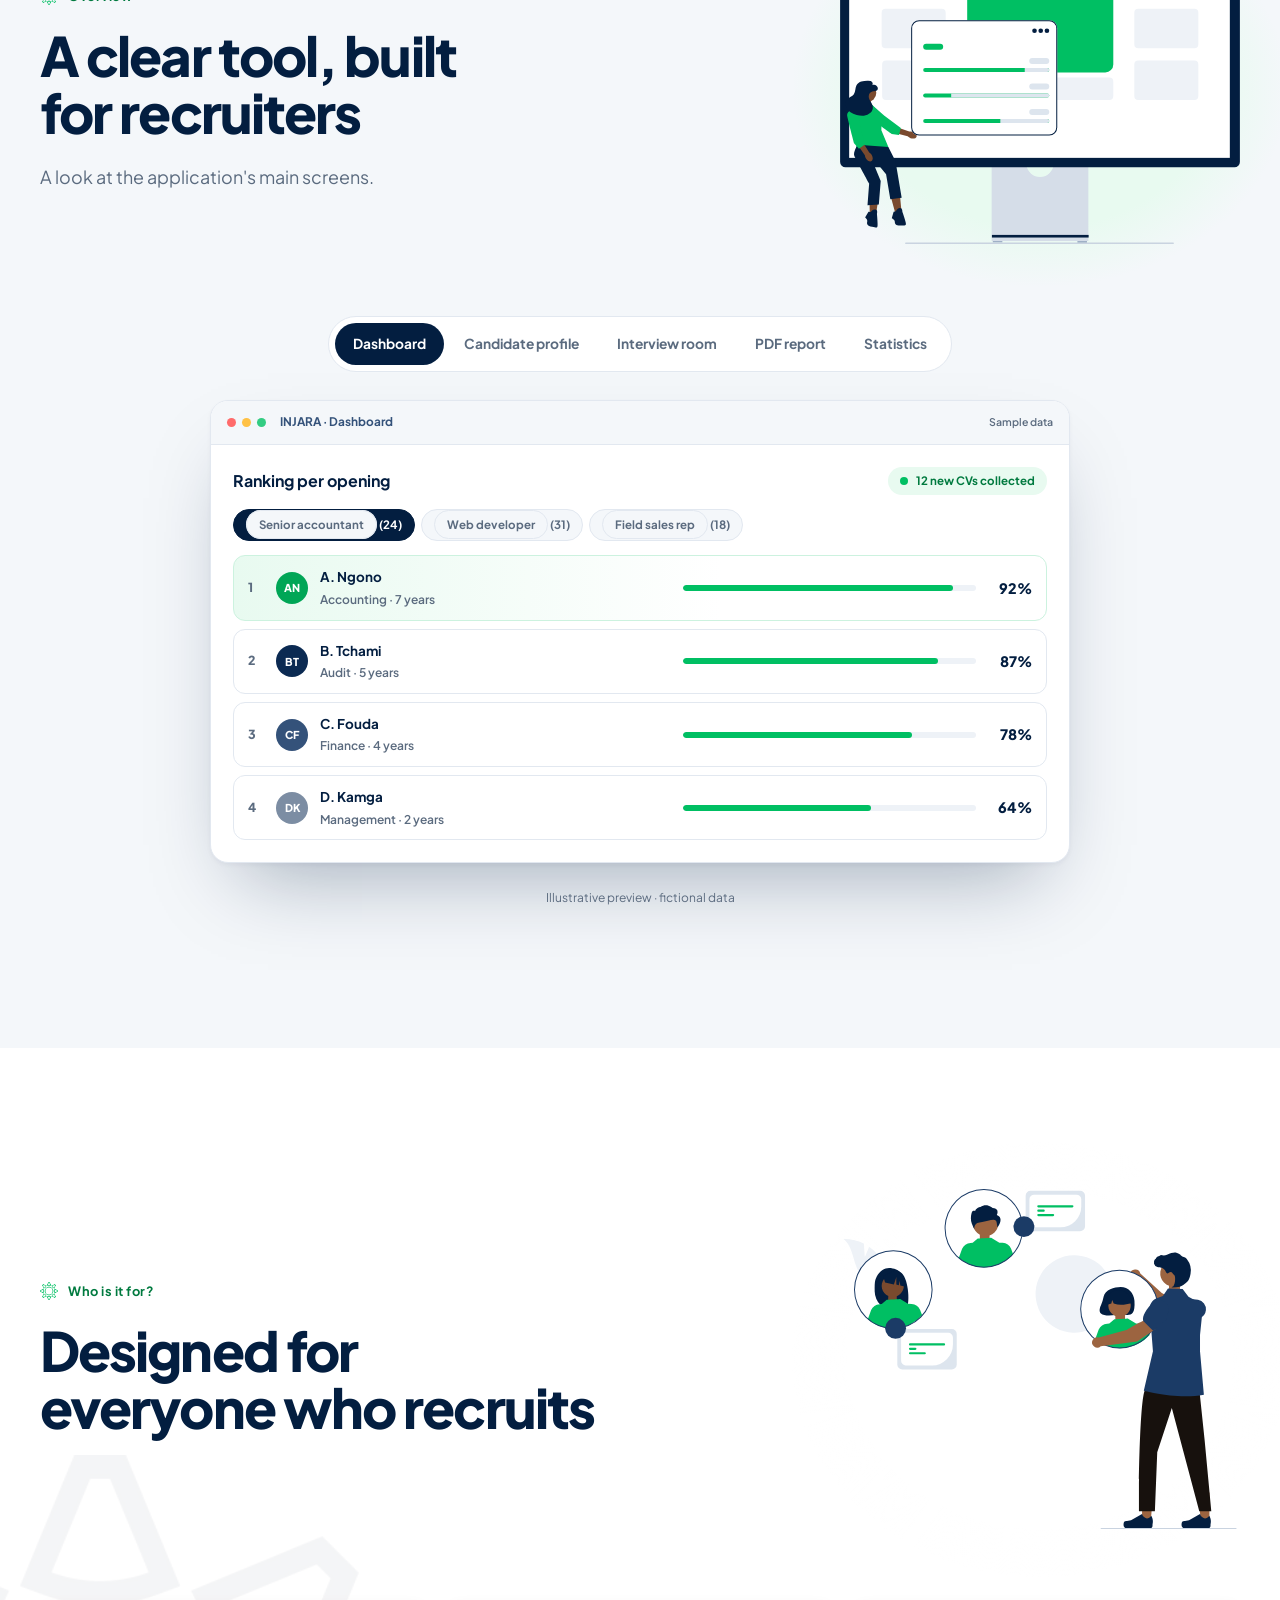
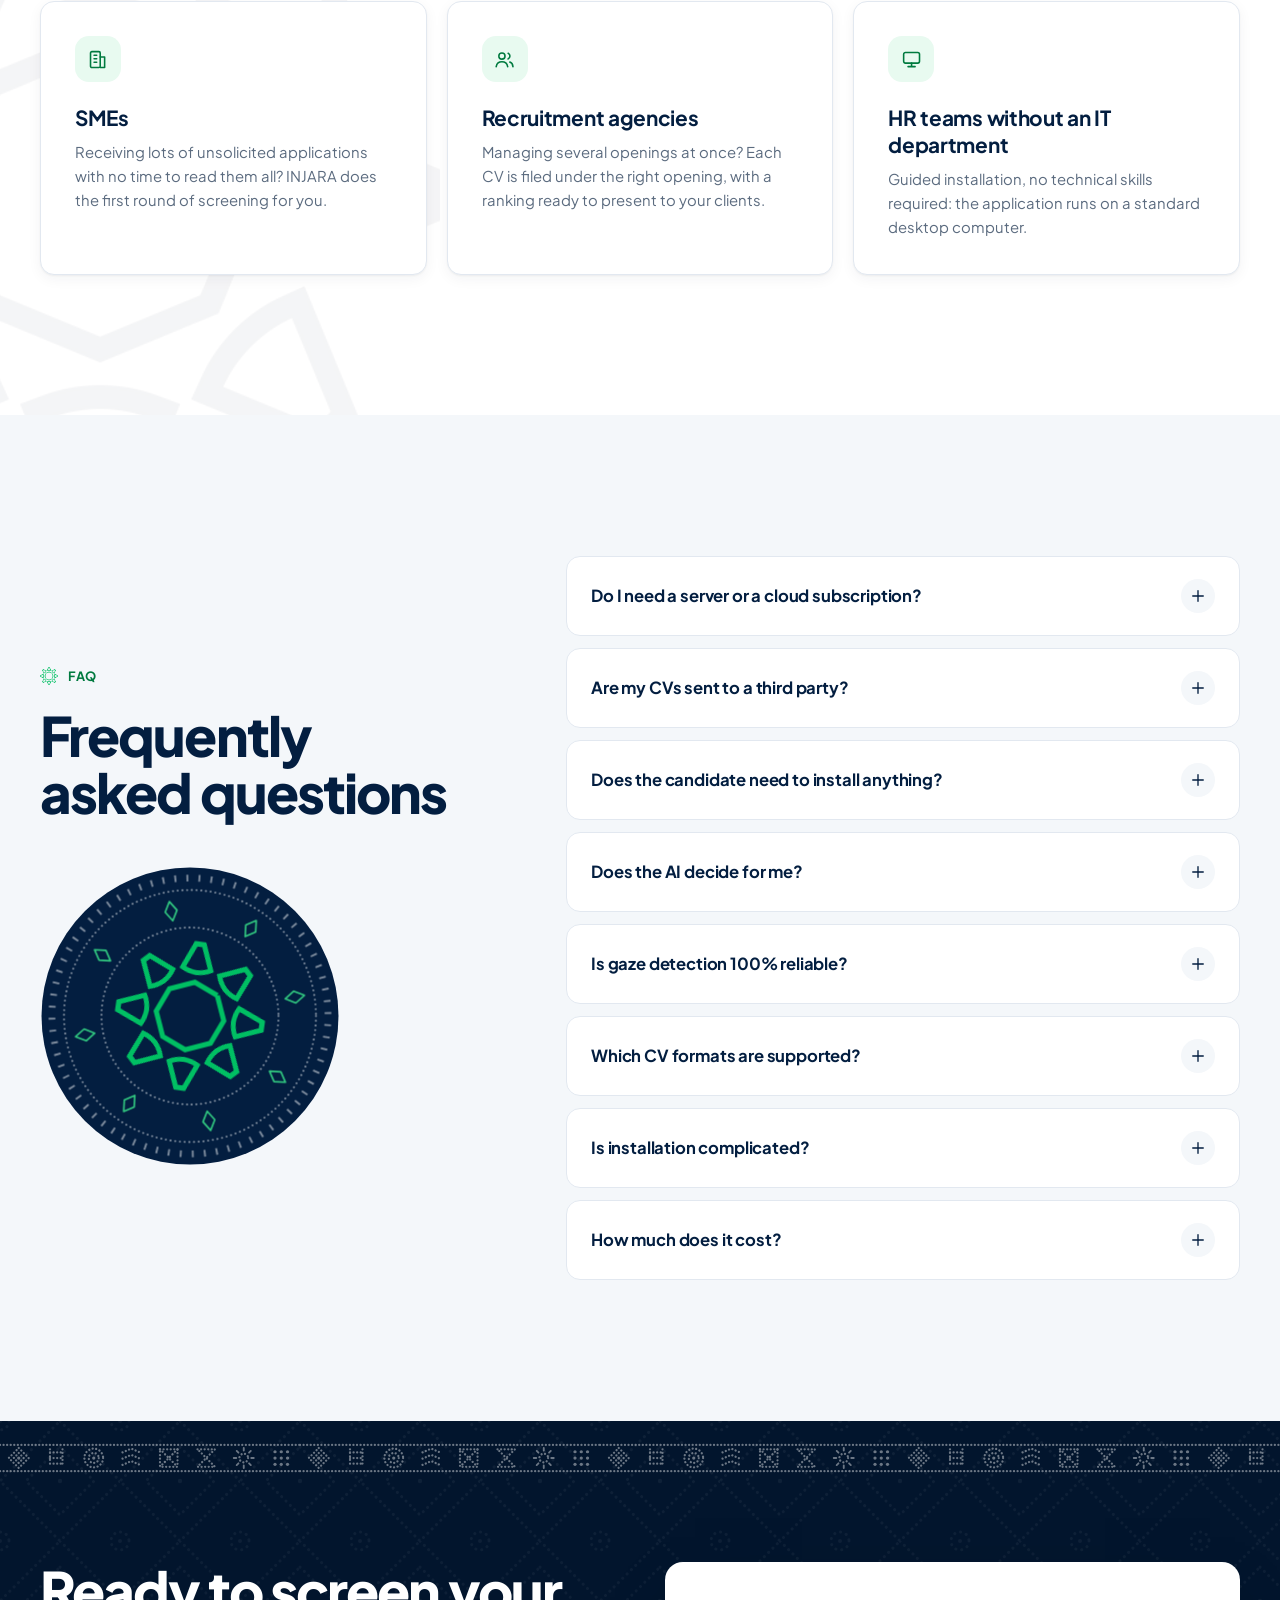
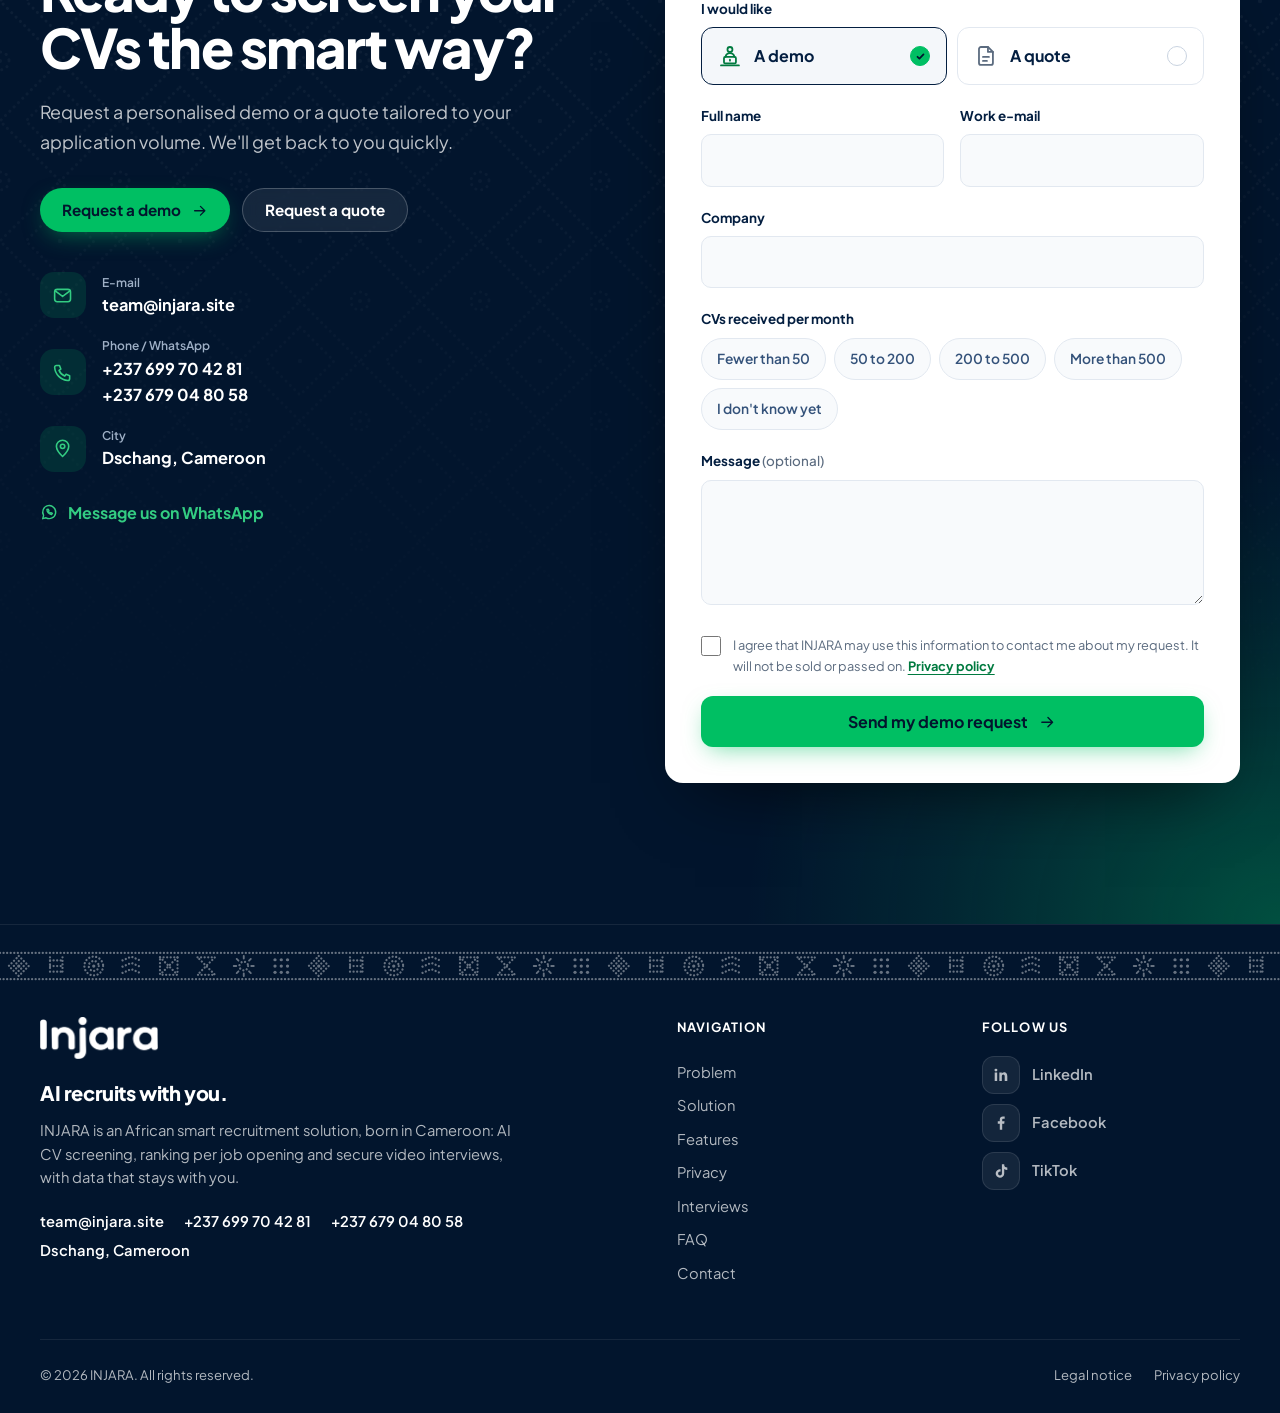
==== commit 82881f87: "deploiement cloudflare workers" ====
--- a/index.html
+++ b/index.html
@@ -720,7 +720,7 @@
         </fieldset>
         <label class="fl"><span><span data-t="fm.msg">Message</span> <i data-t="fm.opt">(facultatif)</i></span><textarea name="message" rows="4"></textarea></label>
         <input class="hp" type="text" name="_honey" tabindex="-1" autocomplete="off" aria-hidden="true">
-        <label class="consent"><input type="checkbox" name="consent" required><span><span data-t="fm.consent">J'accepte qu'INJARA utilise ces informations pour me recontacter au sujet de ma demande. Elles ne seront ni vendues ni cédées.</span> <a href="politique-de-confidentialite.html" data-t="ft2.privacy">Politique de confidentialité</a></span></label>
+        <label class="consent"><input type="checkbox" name="consent" required><span><span data-t="fm.consent">J'accepte qu'INJARA utilise ces informations pour me recontacter au sujet de ma demande. Elles ne seront ni vendues ni cédées.</span> <a href="/politique-de-confidentialite" data-t="ft2.privacy">Politique de confidentialité</a></span></label>
         <button class="btn btn-primary btn-lg btn-block" type="submit"><span class="btn-label" data-t="fm.send.demo">Envoyer ma demande de démo</span><svg class="ic"><use href="#i-arrow"/></svg><span class="spinner"></span></button>
         <p class="form-status" id="formStatus" role="status" aria-live="polite"></p>
       </div>
@@ -761,11 +761,11 @@
     </div>
     <div class="footer-bottom">
       <p>© <span id="year">2026</span> INJARA. <span data-t="fo.rights">Tous droits réservés.</span></p>
-      <p><a href="mentions-legales.html" data-t="ft2.legal">Mentions légales</a><a href="politique-de-confidentialite.html" data-t="ft2.privacy">Politique de confidentialité</a></p>
+      <p><a href="/mentions-legales" data-t="ft2.legal">Mentions légales</a><a href="/politique-de-confidentialite" data-t="ft2.privacy">Politique de confidentialité</a></p>
     </div>
   </div>
 </footer>
 
 <script src="js/app.js"></script>
 </body>
-</html>
+</html>
